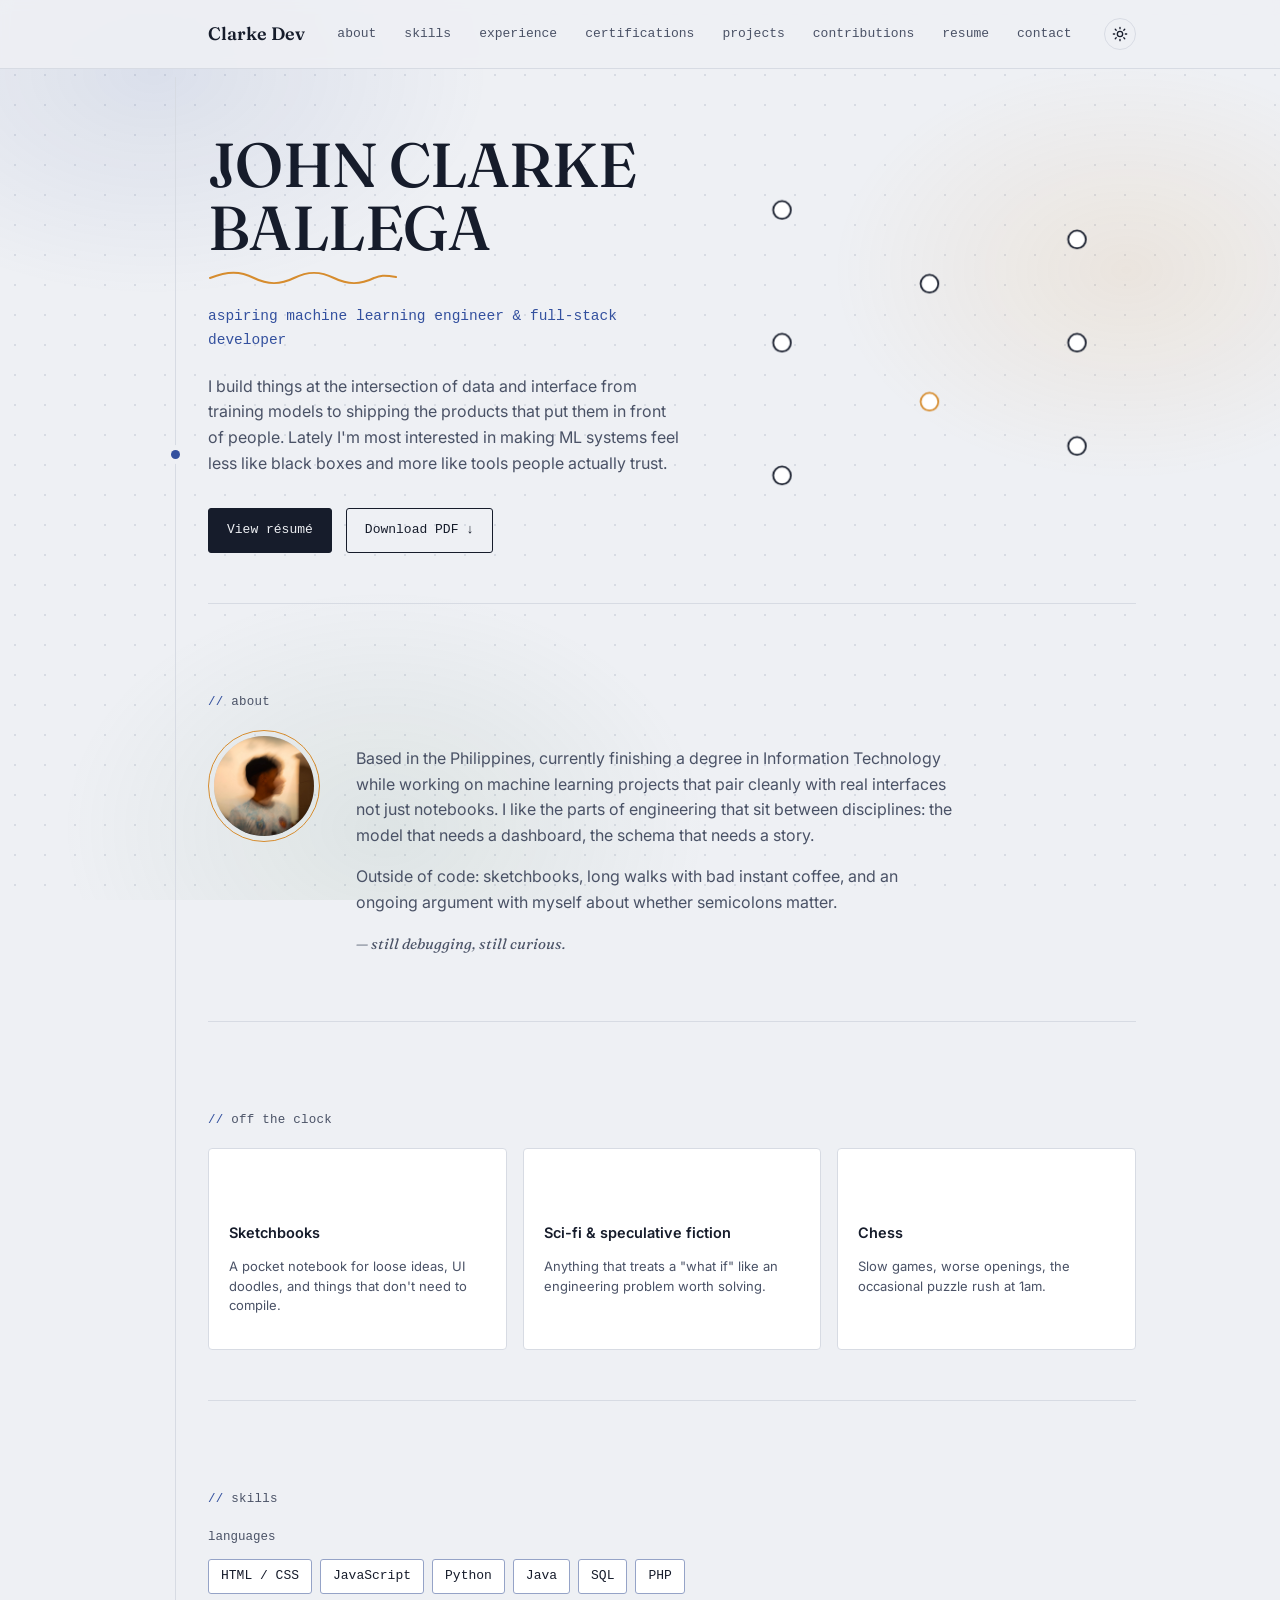
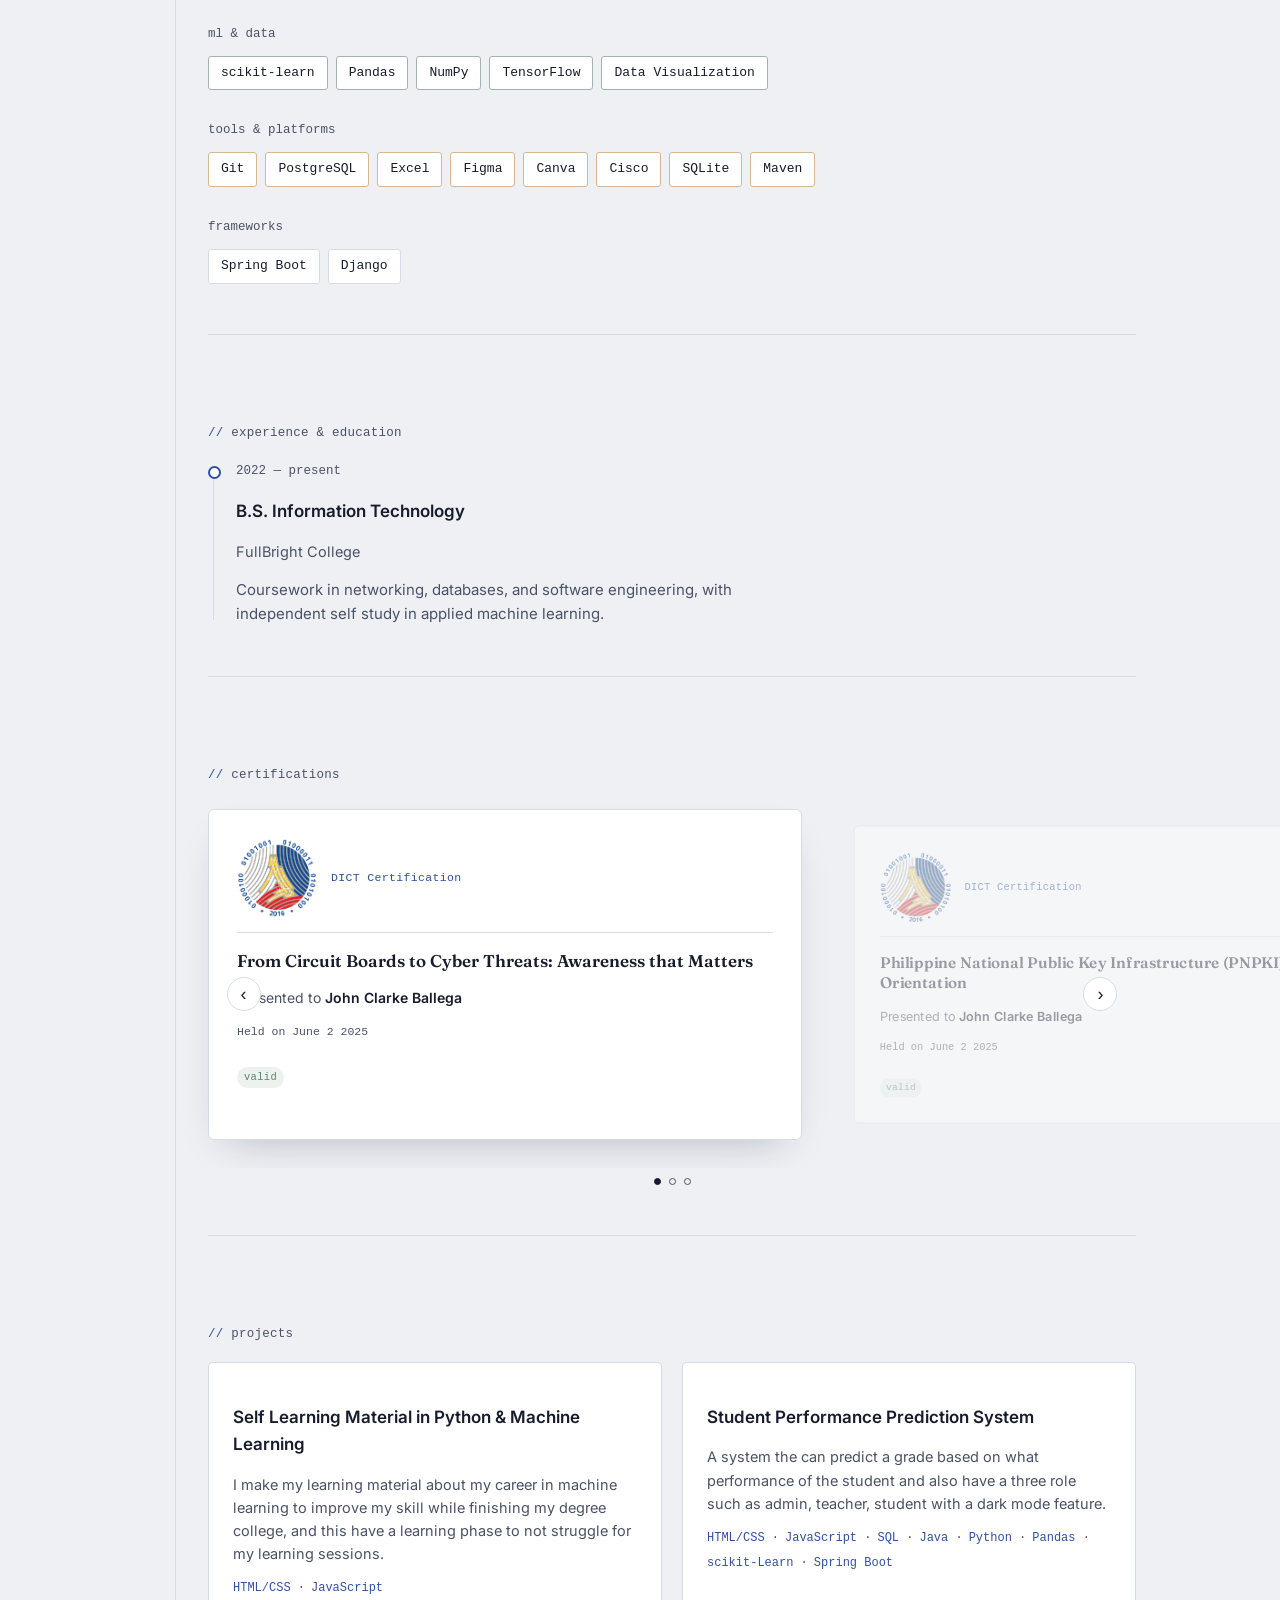
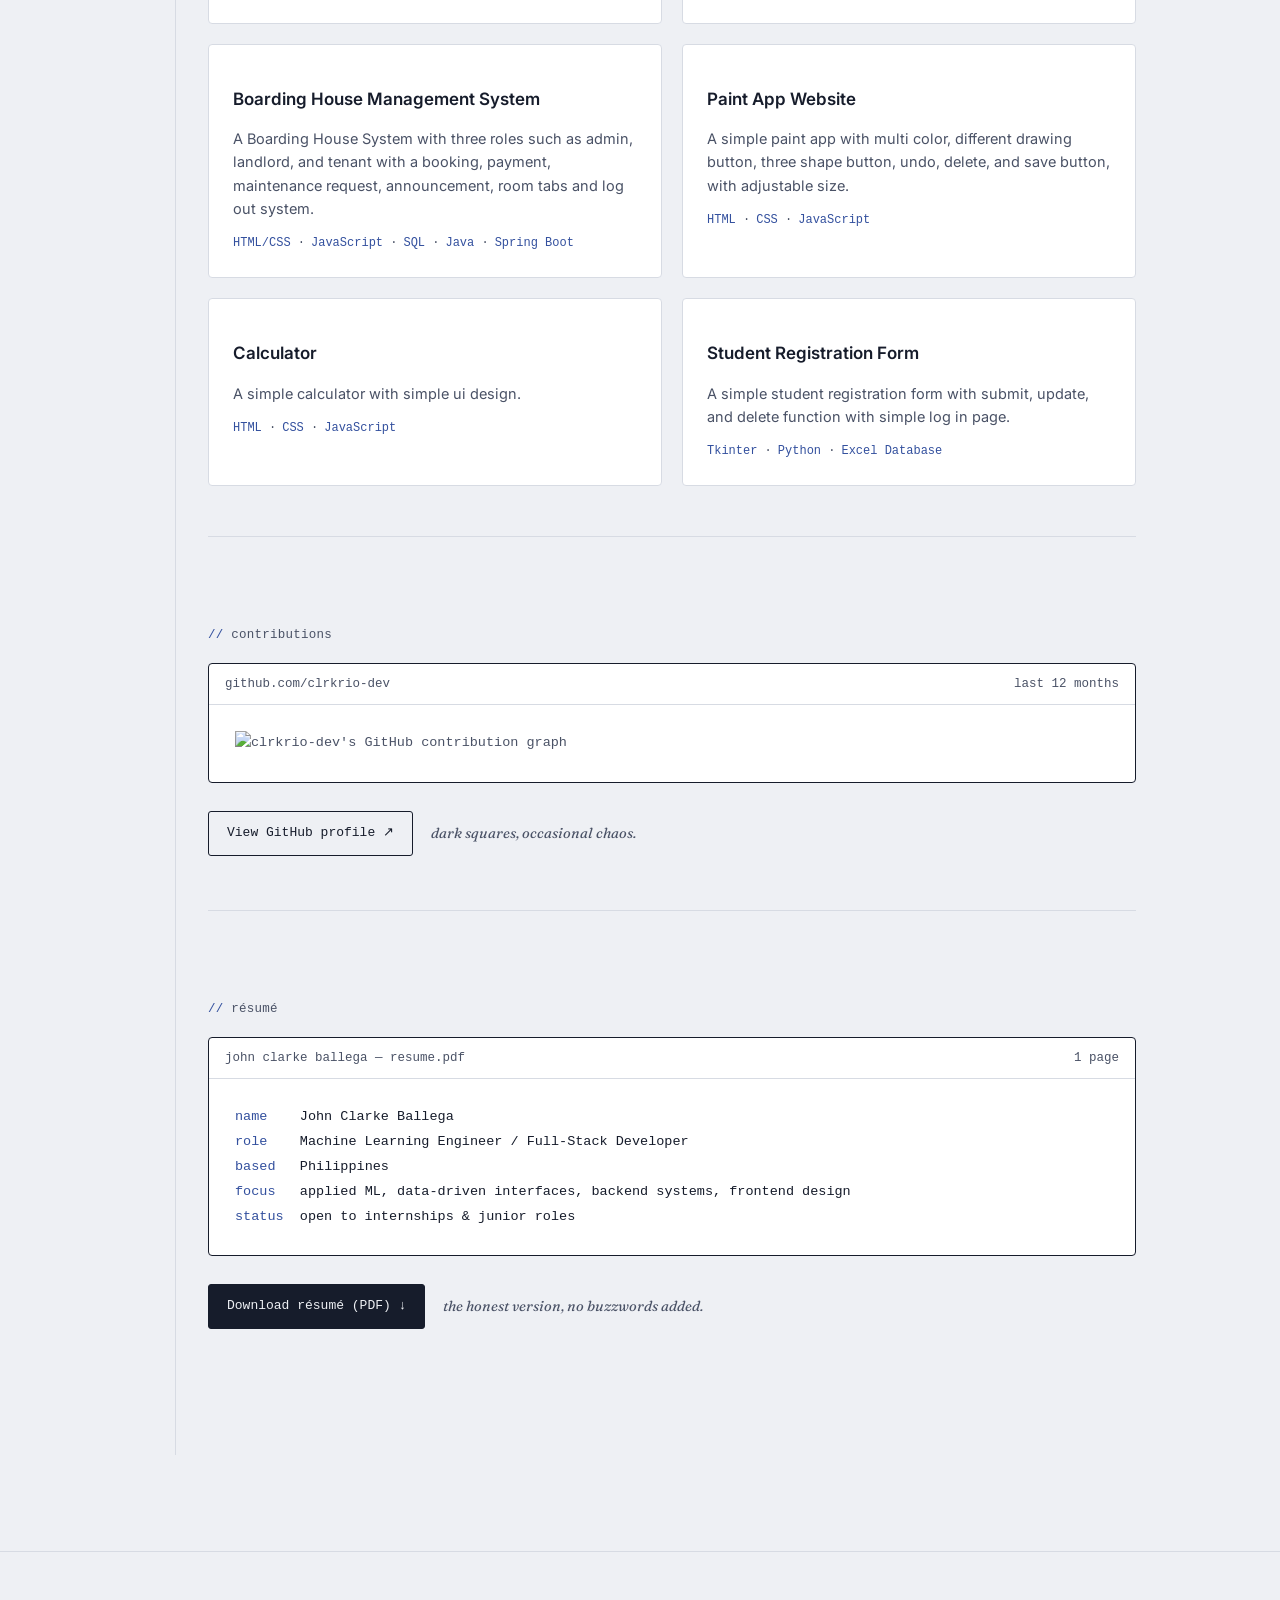
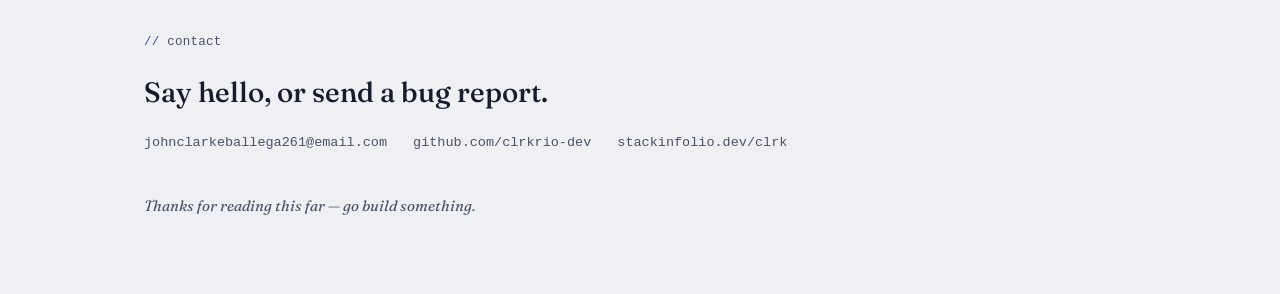
==== index.html @ 6dd5e9f9 "V1.8" ====
<!doctype html>
<html lang="en">
  <head>
    <meta charset="UTF-8" />
    <meta name="viewport" content="width=device-width, initial-scale=1.0" />
    <title>John Clarke Ballega | Personal Website</title>
    <link rel="preconnect" href="https://fonts.googleapis.com" />
    <link rel="preconnect" href="https://fonts.gstatic.com" crossorigin />
    <link rel="shortcut icon" href="favicon.ico" type="image/x-icon" />
    <link rel="shortcut icon" href="favicon-16x16.png" type="image/x-icon" />
    <link rel="shortcut icon" href="favicon-32x32.png" type="image/x-icon" />
    <link
      rel="stylesheet"
      href="https://cdnjs.cloudflare.com/ajax/libs/font-awesome/7.3.1/css/all.css"
    />
    <link
      rel="apple-touch-icon"
      href="apple-touch-icon.png"
      type="image/x-icon"
    />
    <link
      href="https://fonts.googleapis.com/css2?family=Fraunces:ital,opsz,wght@0,9..144,400;0,9..144,500;0,9..144,600;1,9..144,400;1,9..144,500&family=Inter:wght@400;500;600&display=swap"
      rel="stylesheet"
    />
    <link rel="stylesheet" href="personal.css" />
  </head>
  <body>
    <div class="bg-field"></div>

    <header class="nav">
      <div class="nav-inner">
        <div class="nav-mark"><a href="#top">Clarke Dev</a></div>
        <ul class="nav-links">
          <li></li>
          <li><a href="#about">about</a></li>
          <li><a href="#skills">skills</a></li>
          <li><a href="#experience">experience</a></li>
          <li><a href="#certifications">certifications</a></li>
          <li><a href="#projects">projects</a></li>
          <li><a href="#contributions">contributions</a></li>
          <li><a href="#resume">resume</a></li>
          <li><a href="#contact">contact</a></li>
          <li></li>
        </ul>
        <button
          class="theme-toggle"
          id="themeToggle"
          aria-label="Toggle dark mode"
        >
          <svg
            class="icon-sun"
            viewBox="0 0 24 24"
            fill="none"
            stroke="currentColor"
            stroke-width="2"
            stroke-linecap="round"
          >
            <circle cx="12" cy="12" r="4" />
            <path
              d="M12 2v2M12 20v2M4.9 4.9l1.4 1.4M17.7 17.7l1.4 1.4M2 12h2M20 12h2M4.9 19.1l1.4-1.4M17.7 6.3l1.4-1.4"
            />
          </svg>
          <svg
            class="icon-moon"
            viewBox="0 0 24 24"
            fill="none"
            stroke="currentColor"
            stroke-width="2"
            stroke-linecap="round"
            stroke-linejoin="round"
          >
            <path d="M21 12.8A9 9 0 1 1 11.2 3a7 7 0 0 0 9.8 9.8Z" />
          </svg>
        </button>
      </div>
    </header>

    <div class="shell">
      <div class="thread-col">
        <div class="thread-line"></div>
        <div class="thread-node"></div>
      </div>

      <div class="content-col">
        <section class="hero" id="top">
          <div>
            <h1 class="hero-name">
              JOHN CLARKE BALLEGA
              <svg
                class="squiggle"
                viewBox="0 0 190 14"
                fill="none"
                xmlns="http://www.w3.org/2000/svg"
              >
                <path
                  d="M2 9C20 2 32 2 46 9C60 16 72 16 86 9C100 2 112 2 126 9C140 16 152 16 166 9C172 6.5 176 6 188 8"
                  stroke="#d68c2e"
                  stroke-width="2"
                  stroke-linecap="round"
                />
              </svg>
            </h1>
            <p class="hero-role">
              aspiring machine learning engineer & full-stack developer
            </p>
            <p class="hero-bio">
              I build things at the intersection of data and interface from
              training models to shipping the products that put them in front of
              people. Lately I'm most interested in making ML systems feel less
              like black boxes and more like tools people actually trust.
            </p>
            <div class="hero-cta">
              <a class="btn primary" href="#resume">View résumé</a>
              <a class="btn" href="#" download>Download PDF ↓</a>
            </div>
          </div>

          <svg
            class="hero-graphic"
            viewBox="0 0 280 260"
            fill="none"
            xmlns="http://www.w3.org/2000/svg"
          >
            <g class="edge"><path d="M40 40 L140 90" /></g>
            <g class="edge"><path d="M40 130 L140 90" /></g>
            <g class="edge"><path d="M40 220 L140 90" /></g>
            <g class="edge"><path d="M40 40 L140 170" /></g>
            <g class="edge"><path d="M40 130 L140 170" /></g>
            <g class="edge"><path d="M40 220 L140 170" /></g>
            <g class="edge"><path d="M140 90 L240 60" /></g>
            <g class="edge"><path d="M140 90 L240 130" /></g>
            <g class="edge"><path d="M140 170 L240 130" /></g>
            <g class="edge"><path d="M140 170 L240 200" /></g>
            <path class="edge" d="M40 40 L140 90" />
            <path class="edge" d="M40 130 L140 90" />
            <path class="edge" d="M40 220 L140 90" />
            <path class="edge" d="M40 40 L140 170" />
            <path class="edge" d="M40 130 L140 170" />
            <path class="edge" d="M40 220 L140 170" />
            <path class="edge" d="M140 90 L240 60" />
            <path class="edge" d="M140 90 L240 130" />
            <path class="edge" d="M140 170 L240 130" />
            <path class="edge" d="M140 170 L240 200" />
            <circle
              class="node"
              cx="40"
              cy="40"
              r="6"
              style="animation-delay: 0.1s"
            />
            <circle
              class="node"
              cx="40"
              cy="130"
              r="6"
              style="animation-delay: 0.2s"
            />
            <circle
              class="node"
              cx="40"
              cy="220"
              r="6"
              style="animation-delay: 0.3s"
            />
            <circle
              class="node"
              cx="140"
              cy="90"
              r="6"
              style="animation-delay: 0.4s"
            />
            <circle
              class="node warm"
              cx="140"
              cy="170"
              r="6"
              style="animation-delay: 0.5s"
            />
            <circle
              class="node"
              cx="240"
              cy="60"
              r="6"
              style="animation-delay: 0.6s"
            />
            <circle
              class="node"
              cx="240"
              cy="130"
              r="6"
              style="animation-delay: 0.7s"
            />
            <circle
              class="node"
              cx="240"
              cy="200"
              r="6"
              style="animation-delay: 0.8s"
            />
          </svg>
        </section>

        <section id="about">
          <p class="eyebrow">about</p>
          <div class="about-grid">
            <div class="avatar">
              <div class="avatar-inner">
                <img src="image.png" alt="avatar" />
              </div>
            </div>
            <div class="about-text">
              <p>
                Based in the Philippines, currently finishing a degree in
                Information Technology while working on machine learning
                projects that pair cleanly with real interfaces not just
                notebooks. I like the parts of engineering that sit between
                disciplines: the model that needs a dashboard, the schema that
                needs a story.
              </p>
              <p>
                Outside of code: sketchbooks, long walks with bad instant
                coffee, and an ongoing argument with myself about whether
                semicolons matter.
              </p>
              <p class="note">— still debugging, still curious.</p>
            </div>
          </div>
        </section>

        <section id="interests">
          <p class="eyebrow">off the clock</p>
          <div class="interest-grid">
            <div class="interest-card">
              <div class="interest-icon">
                <i class="fa-solid fa-pen-nib"></i>
              </div>
              <p class="interest-title">Sketchbooks</p>
              <p class="interest-desc">
                A pocket notebook for loose ideas, UI doodles, and things that
                don't need to compile.
              </p>
            </div>

            <div class="interest-card">
              <div class="interest-icon">
                <i class="fa-solid fa-book"></i>
              </div>
              <p class="interest-title">Sci-fi &amp; speculative fiction</p>
              <p class="interest-desc">
                Anything that treats a "what if" like an engineering problem
                worth solving.
              </p>
            </div>
            <div class="interest-card">
              <div class="interest-icon">
                <i class="fa-solid fa-chess"></i>
              </div>
              <p class="interest-title">Chess</p>
              <p class="interest-desc">
                Slow games, worse openings, the occasional puzzle rush at 1am.
              </p>
            </div>
          </div>
        </section>

        <section id="skills">
          <p class="eyebrow">skills</p>
          <div class="skill-group langs">
            <p class="skill-label">languages</p>
            <div class="skill-tags">
              <span class="tag">HTML / CSS</span>
              <span class="tag">JavaScript</span>
              <span class="tag">Python</span>
              <span class="tag">Java</span>
              <span class="tag">SQL</span>
              <span class="tag">PHP</span>
            </div>
          </div>
          <div class="skill-group ml">
            <p class="skill-label">ml & data</p>
            <div class="skill-tags">
              <span class="tag">scikit-learn</span>
              <span class="tag">Pandas</span>
              <span class="tag">NumPy</span>
              <span class="tag">TensorFlow</span>
              <span class="tag">Data Visualization</span>
            </div>
          </div>
          <div class="skill-group tools">
            <p class="skill-label">tools & platforms</p>
            <div class="skill-tags">
              <span class="tag">Git</span>
              <span class="tag">PostgreSQL</span>
              <span class="tag">Excel</span>
              <span class="tag">Figma</span>
              <span class="tag">Canva</span>
              <span class="tag">Cisco</span>
              <span class="tag">SQLite</span>
              <span class="tag">Maven</span>
            </div>
          </div>
          <div class="skill-group frameworks">
            <p class="skill-label">frameworks</p>
            <div class="skill-tags">
              <span class="tag">Spring Boot</span>
              <span class="tag">Django</span>
            </div>
          </div>
        </section>

        <section id="experience">
          <p class="eyebrow">experience & education</p>
          <div class="tl">
            <div class="tl-item">
              <p class="tl-date">2022 — present</p>
              <p class="tl-title">B.S. Information Technology</p>
              <p class="tl-org">FullBright College</p>
              <p class="tl-desc">
                Coursework in networking, databases, and software engineering,
                with independent self study in applied machine learning.
              </p>
            </div>
          </div>
        </section>

        <section id="certifications">
          <p class="eyebrow">certifications</p>

          <div class="cert-carousel">
            <button
              class="cert-arrow prev"
              id="certPrev"
              aria-label="Previous certificate"
            >
              ‹
            </button>
            <button
              class="cert-arrow next"
              id="certNext"
              aria-label="Next certificate"
            >
              ›
            </button>
            <div class="cert-track-wrap" id="certWrap">
              <div class="cert-track" id="certTrack">
                <div class="cert-slide">
                  <div class="cert-bar">
                    <div class="cert-seal">
                      <img src="DICTLOGO.png" alt="DICT LOGO" />
                    </div>
                    <span class="cert-bar-name">DICT Certification</span>
                  </div>
                  <p class="cert-title">
                    From Circuit Boards to Cyber Threats: Awareness that Matters
                  </p>
                  <p class="cert-holder">
                    Presented to <b>John Clarke Ballega</b>
                  </p>
                  <p class="cert-meta">Held on June 2 2025</p>
                  <span class="cert-status">valid</span>
                </div>
                <div class="cert-slide">
                  <div class="cert-bar">
                    <div class="cert-seal">
                      <img src="DICTLOGO.png" alt="DICT LOGO" />
                    </div>
                    <span class="cert-bar-name">DICT Certification</span>
                  </div>
                  <p class="cert-title">
                    Philippine National Public Key Infrastructure (PNPKI)
                    Orientation
                  </p>
                  <p class="cert-holder">
                    Presented to <b>John Clarke Ballega</b>
                  </p>
                  <p class="cert-meta">Held on June 2 2025</p>
                  <span class="cert-status">valid</span>
                </div>
                <div class="cert-slide">
                  <div class="cert-bar">
                    <div class="cert-seal">
                      <img src="DICTLOGO.png" alt="DICT LOGO" />
                    </div>
                    <span class="cert-bar-name">DICT Certification</span>
                  </div>
                  <p class="cert-title">
                    Digital Love for Every Juan: eGov PH Super App Orientation
                    for Fullbright College ECT Department
                  </p>
                  <p class="cert-holder">
                    Presented to <b>John Clarke Ballega</b>
                  </p>
                  <p class="cert-meta">Held on February 14 2026</p>
                  <span class="cert-status">valid</span>
                </div>
              </div>
            </div>

            <div class="cert-controls">
              <div class="cert-dots" id="certDots"></div>
            </div>
          </div>
        </section>

        <section id="projects">
          <p class="eyebrow">projects</p>
          <div class="proj-grid">
            <div class="proj-card">
              <p class="proj-title">
                Self Learning Material in Python & Machine Learning
              </p>
              <p class="proj-desc">
                I make my learning material about my career in machine learning
                to improve my skill while finishing my degree college, and this
                have a learning phase to not struggle for my learning sessions.
              </p>
              <div class="proj-stack">
                <span>HTML/CSS</span><span>JavaScript</span>
              </div>
            </div>
            <div class="proj-card">
              <p class="proj-title">Student Performance Prediction System</p>
              <p class="proj-desc">
                A system the can predict a grade based on what performance of
                the student and also have a three role such as admin, teacher,
                student with a dark mode feature.
              </p>
              <div class="proj-stack">
                <span>HTML/CSS</span><span>JavaScript</span><span>SQL</span
                ><span>Java</span><span>Python</span><span>Pandas</span
                ><span>scikit-Learn</span>
                <span>Spring Boot</span>
              </div>
            </div>
            <div class="proj-card">
              <p class="proj-title">Boarding House Management System</p>
              <p class="proj-desc">
                A Boarding House System with three roles such as admin,
                landlord, and tenant with a booking, payment, maintenance
                request, announcement, room tabs and log out system.
              </p>
              <div class="proj-stack">
                <span>HTML/CSS</span><span>JavaScript</span><span>SQL</span
                ><span>Java</span><span>Spring Boot</span>
              </div>
            </div>
            <div class="proj-card">
              <p class="proj-title">Paint App Website</p>
              <p class="proj-desc">
                A simple paint app with multi color, different drawing button,
                three shape button, undo, delete, and save button, with
                adjustable size.
              </p>
              <div class="proj-stack">
                <span>HTML</span><span>CSS</span><span>JavaScript</span>
              </div>
            </div>
            <div class="proj-card">
              <p class="proj-title">Calculator</p>
              <p class="proj-desc">
                A simple calculator with simple ui design.
              </p>
              <div class="proj-stack">
                <span>HTML</span><span>CSS</span><span>JavaScript</span>
              </div>
            </div>
            <div class="proj-card">
              <p class="proj-title">Student Registration Form</p>
              <p class="proj-desc">
                A simple student registration form with submit, update, and
                delete function with simple log in page.
              </p>
              <div class="proj-stack">
                <span>Tkinter</span><span>Python</span
                ><span>Excel Database</span>
              </div>
            </div>
          </div>
        </section>

        <section id="contributions">
          <p class="eyebrow">contributions</p>
          <div class="terminal">
            <div class="terminal-bar">
              <span>github.com/clrkrio-dev</span>
              <span>last 12 months</span>
            </div>
            <div class="terminal-body gh-body">
              <img
                class="gh-chart gh-dark"
                src="https://ghchart.rshah.org/7d97e0/clrkrio-dev"
                alt="clrkrio-dev's GitHub contribution graph"
                loading="lazy"
                width="722"
                height="112"
              />
            </div>
          </div>
          <div class="resume-actions">
            <a
              class="btn"
              href="https://github.com/clrkrio-dev"
              target="_blank"
              rel="noopener"
              >View GitHub profile ↗</a
            >
            <p class="resume-note">dark squares, occasional chaos.</p>
          </div>
        </section>

        <section id="resume">
          <p class="eyebrow">résumé</p>
          <div class="terminal">
            <div class="terminal-bar">
              <span>john clarke ballega — resume.pdf</span>
              <span>1 page</span>
            </div>
            <div class="terminal-body">
              <div>
                <span class="k">name</span>&nbsp;&nbsp;&nbsp;&nbsp;<span
                  class="v"
                  >John Clarke Ballega</span
                >
              </div>
              <div>
                <span class="k">role</span>&nbsp;&nbsp;&nbsp;&nbsp;<span
                  class="v"
                  >Machine Learning Engineer / Full-Stack Developer</span
                >
              </div>
              <div>
                <span class="k">based</span>&nbsp;&nbsp;&nbsp;<span class="v"
                  >Philippines</span
                >
              </div>
              <div>
                <span class="k">focus</span>&nbsp;&nbsp;&nbsp;<span class="v"
                  >applied ML, data-driven interfaces, backend systems, frontend
                  design</span
                >
              </div>
              <div>
                <span class="k">status</span>&nbsp;&nbsp;<span class="v"
                  >open to internships & junior roles</span
                >
              </div>
            </div>
          </div>
          <div class="resume-actions">
            <a class="btn primary" href="#resume" download
              >Download résumé (PDF) ↓</a
            >
            <p class="resume-note">the honest version, no buzzwords added.</p>
          </div>
        </section>
      </div>
    </div>

    <footer id="contact">
      <div class="footer-inner">
        <p class="eyebrow">contact</p>
        <h2 style="font-size: 28px">Say hello, or send a bug report.</h2>
        <div class="footer-links">
          <a href="mailto:johnclarkeballega261@gmail.com"
            >johnclarkeballega261@email.com</a
          >
          <a href="https://github.com/clrkrio-dev">github.com/clrkrio-dev</a>
          <a href="https://www.stackinfolio.dev/clrk">stackinfolio.dev/clrk</a>
        </div>
        <p class="signoff">Thanks for reading this far — go build something.</p>
      </div>
    </footer>
    <script src="personal.js"></script>
  </body>
</html>
---- personal.css ----
:root {
  --paper: #eef0f4;
  --paper-raised: #ffffff;
  --ink: #161c2b;
  --ink-soft: #4a5266;
  --line: #d7dbe3;
  --signal: #33509e;
  --signal-dim: #33509e1a;
  --warm: #d68c2e;
  --warm-dim: #d68c2e1c;
  --sage: #5c8567;
  --sage-dim: #5c85671c;
  --mono:
    ui-monospace, "SF Mono", "Cascadia Code", "JetBrains Mono", Menlo, Consolas,
    monospace;
}

:root[data-theme="dark"] {
  --paper: #14161f;
  --paper-raised: #1c1f2b;
  --ink: #eef0f4;
  --ink-soft: #a3a9bb;
  --line: #2c3040;
  --signal: #7f9cea;
  --signal-dim: #7f9cea22;
  --warm: #e6a856;
  --warm-dim: #e6a85622;
  --sage: #8fbb9c;
  --sage-dim: #8fbb9c22;
}

body,
.nav,
.proj-card,
.cert-slide,
.badge-card,
.terminal,
.cert-arrow,
.cert-play {
  transition:
    background-color 0.35s ease,
    color 0.35s ease,
    border-color 0.35s ease;
}

* {
  box-sizing: border-box;
}
html {
  scroll-behavior: smooth;
}
body {
  margin: 0;
  background: var(--paper);
  color: var(--ink);
  font-family: "Inter", sans-serif;
  font-size: 16px;
  line-height: 1.6;
  -webkit-font-smoothing: antialiased;
}
a {
  color: inherit;
}

::selection {
  background: var(--signal-dim);
  color: var(--ink);
}

/* ---------- scrollbar ---------- */
html {
  scrollbar-width: thin;
  scrollbar-color: var(--ink-soft) transparent;
}
::-webkit-scrollbar {
  width: 11px;
  height: 11px;
}
::-webkit-scrollbar-track {
  background: var(--paper);
}
::-webkit-scrollbar-thumb {
  background-color: var(--line);
  border-radius: 20px;
  border: 3px solid var(--paper);
  background-clip: padding-box;
}
::-webkit-scrollbar-thumb:hover {
  background-color: var(--signal);
}

/* ---------- ambient background ---------- */
.bg-field {
  position: fixed;
  inset: 0;
  z-index: 0;
  pointer-events: none;
  background-image: radial-gradient(circle, var(--line) 1px, transparent 1px);
  background-size: 30px 30px;
  animation: bg-drift 90s linear infinite;
}
.bg-field::after {
  content: "";
  position: absolute;
  inset: 0;
  background:
    radial-gradient(
      ellipse 480px 320px at 12% 8%,
      var(--signal-dim),
      transparent 70%
    ),
    radial-gradient(
      ellipse 420px 300px at 88% 30%,
      var(--warm-dim),
      transparent 70%
    ),
    radial-gradient(
      ellipse 460px 340px at 30% 92%,
      var(--sage-dim),
      transparent 70%
    );
  animation: bg-glow 26s ease-in-out infinite;
}
@keyframes bg-drift {
  from {
    background-position: 0 0;
  }
  to {
    background-position: 300px 300px;
  }
}
@keyframes bg-glow {
  0%,
  100% {
    opacity: 0.6;
    transform: translate3d(0, 0, 0);
  }
  50% {
    opacity: 1;
    transform: translate3d(0, -14px, 0);
  }
}
@media (prefers-reduced-motion: reduce) {
  .bg-field,
  .bg-field::after {
    animation: none;
  }
}
header.nav,
.shell,
footer {
  position: relative;
  z-index: 1;
}

.wrap {
  max-width: 960px;
  margin: 0 auto;
  padding: 0 32px;
}

/* ---------- layout shell: thread + content ---------- */
.shell {
  display: grid;
  grid-template-columns: 64px 1fr;
  max-width: 1040px;
  margin: 0 auto;
  padding: 0 24px;
}
.thread-col {
  position: relative;
}
.thread-line {
  position: absolute;
  top: 8px;
  bottom: 8px;
  left: 31px;
  width: 1px;
  background: var(--line);
}
.thread-node {
  position: sticky;
  top: 50vh;
  width: 9px;
  height: 9px;
  border-radius: 50%;
  background: var(--signal);
  margin-left: 27px;
  box-shadow: 0 0 0 5px var(--paper);
}
.content-col {
  min-width: 0;
  padding-bottom: 80px;
}

section {
  margin-bottom: 50px;
  padding: 88px 0 0 0;
  border-top: 1px solid var(--line);
  scroll-margin-top: 24px;
}
section:first-of-type {
  border-top: none;
}

.eyebrow {
  font-family: var(--mono);
  font-size: 12.5px;
  color: var(--ink-soft);
  letter-spacing: 0.02em;
  margin: 0 0 18px 0;
}
.eyebrow::before {
  content: "// ";
  color: var(--signal);
}

h1,
h2,
h3 {
  font-family: "Fraunces", serif;
  font-weight: 500;
  margin: 0;
  color: var(--ink);
}

/* ---------- nav ---------- */
header.nav {
  position: sticky;
  top: 0;
  z-index: 20;
  background: color-mix(in srgb, var(--paper) 88%, transparent);
  backdrop-filter: blur(6px);
  border-bottom: 1px solid var(--line);
}
.nav-inner {
  max-width: 1040px;
  margin: 0 auto;
  padding: 18px 24px 18px 88px;
  display: flex;
  justify-content: space-between;
  align-items: center;
}
.nav-mark {
  font-family: "Fraunces", serif;
  font-weight: 600;
  font-size: 18px;
}
.nav-mark a {
  text-decoration: none;
}
.nav-links {
  display: flex;
  gap: 28px;
  list-style: none;
  margin: 0;
  padding: 0;
  font-family: var(--mono);
  font-size: 13px;
}
.nav-links a {
  text-decoration: none;
  color: var(--ink-soft);
  border-bottom: 1px solid transparent;
  padding-bottom: 2px;
  transition:
    color 0.15s ease,
    border-color 0.15s ease;
}
.nav-links a:hover {
  color: var(--ink);
  border-color: var(--signal);
}
.nav-links li:first-child a {
  display: none;
} /* placeholder guard, unused */
.theme-toggle {
  width: 32px;
  height: 32px;
  border-radius: 50%;
  border: 1px solid var(--line);
  background: transparent;
  color: var(--ink);
  cursor: pointer;
  display: flex;
  align-items: center;
  justify-content: center;
  flex: 0 0 auto;
}
.theme-toggle:hover {
  border-color: var(--signal);
  color: var(--signal);
}
.theme-toggle svg {
  width: 16px;
  height: 16px;
}
.theme-toggle .icon-moon {
  display: none;
}
:root[data-theme="dark"] .theme-toggle .icon-sun {
  display: none;
}
:root[data-theme="dark"] .theme-toggle .icon-moon {
  display: block;
}

@media (max-width: 640px) {
  .nav-links {
    display: none;
  }
  .nav-inner {
    padding-left: 56px;
  }
}

/* ---------- hero ---------- */
.hero {
  padding-top: 64px;
  display: grid;
  grid-template-columns: 1.15fr 1fr;
  gap: 40px;
  align-items: center;
}
.hero-name {
  font-size: clamp(40px, 5.5vw, 62px);
  line-height: 1.02;
  letter-spacing: -0.01em;
}
.hero-name .squiggle {
  display: block;
  width: 190px;
  height: 14px;
  margin-top: 10px;
  overflow: visible;
}
.hero-name .squiggle path {
  stroke-dasharray: 220;
  stroke-dashoffset: 220;
  animation:
    draw-squiggle 2.2s 0.6s ease-in-out forwards,
    wave-squiggle 7s 2.8s ease-in-out infinite;
}
@keyframes draw-squiggle {
  to {
    stroke-dashoffset: 0;
  }
}
@keyframes wave-squiggle {
  0%,
  100% {
    d: path(
      "M2 8.5C20 5.5 32 5.5 46 8.5C60 11.5 72 11.5 86 8.5C100 5.5 112 5.5 126 8.5C140 11.5 152 11.5 166 8.5C172 7.2 176 7 188 7.8"
    );
  }
  50% {
    d: path(
      "M2 8C20 10 32 10 46 8C60 6 72 6 86 8C100 10 112 10 126 8C140 6 152 6 166 8C172 8.3 176 8.6 188 8"
    );
  }
}
@media (prefers-reduced-motion: reduce) {
  .hero-name .squiggle path {
    animation: none;
    stroke-dashoffset: 0;
  }
}
.hero-role {
  font-family: var(--mono);
  font-size: 14.5px;
  color: var(--signal);
  margin: 22px 0 22px 0;
}
.hero-bio {
  max-width: 52ch;
  color: var(--ink-soft);
  font-size: 16px;
}
.hero-cta {
  margin-top: 32px;
  display: flex;
  gap: 14px;
  flex-wrap: wrap;
}
.btn {
  font-family: var(--mono);
  font-size: 13px;
  padding: 11px 18px;
  border-radius: 3px;
  border: 1px solid var(--ink);
  text-decoration: none;
  color: var(--ink);
  display: inline-flex;
  align-items: center;
  gap: 8px;
  transition:
    background 0.15s ease,
    color 0.15s ease;
}
.btn.primary {
  background: var(--ink);
  color: var(--paper);
}
.btn.primary:hover {
  background: var(--signal);
  border-color: var(--signal);
}
.btn:not(.primary):hover {
  background: var(--ink);
  color: var(--paper);
}

.hero-graphic {
  width: 100%;
  height: auto;
}
.hero-graphic .edge {
  stroke: var(--signal);
  stroke-width: 1;
  opacity: 0.35;
  stroke-dasharray: 4 340;
  stroke-dashoffset: 0;
  animation: pulse 5.5s ease-in-out infinite;
}
.hero-graphic .edge:nth-child(3n) {
  animation-delay: -1.2s;
}
.hero-graphic .edge:nth-child(3n + 1) {
  animation-delay: -2.6s;
}
.hero-graphic .node {
  fill: var(--paper-raised);
  stroke: var(--ink);
  stroke-width: 1.2;
  opacity: 0;
  animation: appear 0.5s ease forwards;
}
.hero-graphic .node.warm {
  stroke: var(--warm);
}
@keyframes appear {
  to {
    opacity: 1;
  }
}
@keyframes pulse {
  0% {
    stroke-dashoffset: 0;
    opacity: 0.15;
  }
  50% {
    opacity: 0.6;
  }
  100% {
    stroke-dashoffset: -344;
    opacity: 0.15;
  }
}
@media (prefers-reduced-motion: reduce) {
  .hero-graphic .edge,
  .hero-graphic .node {
    animation: none;
    opacity: 1;
  }
}

@media (max-width: 760px) {
  .hero {
    grid-template-columns: 1fr;
  }
  .hero-graphic {
    max-width: 280px;
  }
}

/* ---------- about ---------- */
.about-grid {
  display: grid;
  grid-template-columns: auto 1fr;
  gap: 36px;
  align-items: start;
}
.avatar {
  width: 112px;
  height: 112px;
  border-radius: 50%;
  border: 1.5px solid var(--warm);
  padding: 5px;
}
.avatar-inner {
  width: 100%;
  height: 100%;
  border-radius: 50%;
  background: linear-gradient(155deg, #cdd4e0, #9fa9bd);
}
.avatar-inner img {
  width: 100%;
  height: 100%;
  border-radius: 50%;
}
.about-text p {
  color: var(--ink-soft);
  max-width: 60ch;
}
.note {
  font-family: "Fraunces", serif;
  font-style: italic;
  color: var(--warm);
  font-size: 15px;
  margin-top: 14px;
}
@media (max-width: 600px) {
  .about-grid {
    grid-template-columns: 1fr;
  }
}

/* ---------- interests ---------- */
.interest-grid {
  display: grid;
  grid-template-columns: repeat(3, 1fr);
  gap: 16px;
}
.interest-card {
  border: 1px solid var(--line);
  background: var(--paper-raised);
  border-radius: 4px;
  padding: 20px;
}
.interest-icon {
  width: 38px;
  height: 38px;
  margin-bottom: 14px;
  display: flex;
  align-items: center;
  justify-content: center;
  color: var(--signal);
}
.interest-icon i {
  font-size: 24px;
}
.interest-title {
  font-size: 14.5px;
  font-weight: 600;
  margin-bottom: 4px;
}
.interest-desc {
  color: var(--ink-soft);
  font-size: 13px;
  line-height: 1.5;
}
@media (max-width: 640px) {
  .interest-grid {
    grid-template-columns: 1fr 1fr;
  }
}
@media (max-width: 420px) {
  .interest-grid {
    grid-template-columns: 1fr;
  }
}

/* ---------- skills ---------- */
.skill-group {
  margin-bottom: 30px;
}
.skill-group:last-child {
  margin-bottom: 0;
}
.skill-label {
  font-family: var(--mono);
  font-size: 12.5px;
  color: var(--ink-soft);
  margin-bottom: 12px;
}
.skill-tags {
  display: flex;
  flex-wrap: wrap;
  gap: 8px;
}
.tag {
  font-family: var(--mono);
  font-size: 13px;
  padding: 6px 12px;
  border-radius: 3px;
  border: 1px solid var(--line);
  background: var(--paper-raised);
}
.skill-group.langs .tag {
  border-color: color-mix(in srgb, var(--signal) 40%, var(--line));
}
.skill-group.ml .tag {
  border-color: color-mix(in srgb, var(--sage) 45%, var(--line));
}
.skill-group.tools .tag {
  border-color: color-mix(in srgb, var(--warm) 45%, var(--line));
}

/* ---------- timeline ---------- */
.tl {
  position: relative;
  padding-left: 28px;
}
.tl::before {
  content: "";
  position: absolute;
  left: 5px;
  top: 6px;
  bottom: 6px;
  width: 1px;
  background: var(--line);
}
.tl-item {
  position: relative;
  margin-bottom: 36px;
}
.tl-item:last-child {
  margin-bottom: 0;
}
.tl-item::before {
  content: "";
  position: absolute;
  left: -28px;
  top: 5px;
  width: 9px;
  height: 9px;
  border-radius: 50%;
  background: var(--paper-raised);
  border: 2px solid var(--signal);
}
.tl-date {
  font-family: var(--mono);
  font-size: 12.5px;
  color: var(--ink-soft);
  margin-bottom: 4px;
}
.tl-title {
  font-size: 17px;
  font-weight: 600;
  margin-bottom: 4px;
  font-family: "Inter";
}
.tl-org {
  color: var(--ink-soft);
  font-size: 14.5px;
  margin-bottom: 8px;
}
.tl-desc {
  color: var(--ink-soft);
  max-width: 58ch;
  font-size: 15px;
}

/* ---------- certifications carousel ---------- */
.cert-carousel {
  position: relative;
}
.cert-arrow {
  position: absolute;
  top: 50%;
  transform: translateY(-50%);
  z-index: 2;
  width: 34px;
  height: 34px;
  border-radius: 50%;
  border: 1px solid var(--line);
  background: var(--paper-raised);
  color: var(--ink);
  font-size: 18px;
  line-height: 1;
  display: flex;
  align-items: center;
  justify-content: center;
  cursor: pointer;
}
.cert-arrow:hover {
  border-color: var(--signal);
  color: var(--signal);
}
.cert-arrow.prev {
  left: 2%;
}
.cert-arrow.next {
  right: 2%;
}
@media (max-width: 640px) {
  .cert-arrow {
    display: none;
  }
}
.cert-track-wrap {
  overflow-x: auto;
  scroll-snap-type: x mandatory;
  -webkit-overflow-scrolling: touch;
  scrollbar-width: none;
  padding: 6px 20% 28px 20%;
  margin: 0 -20%;
  scroll-padding-inline: 20%;
}
.cert-track-wrap::-webkit-scrollbar {
  display: none;
}
.cert-track {
  display: flex;
  gap: 22px;
}
.cert-slide {
  flex: 0 0 64%;
  scroll-snap-align: center;
  border: 1px solid var(--line);
  background: var(--paper-raised);
  border-radius: 6px;
  padding: 28px;
  opacity: 0.4;
  transform: scale(0.9);
  transition:
    opacity 0.35s ease,
    transform 0.35s ease,
    box-shadow 0.35s ease;
}
.cert-slide.active {
  opacity: 1;
  transform: scale(1);
  box-shadow: 0 18px 40px -20px rgba(22, 28, 43, 0.28);
}
.cert-bar {
  display: flex;
  align-items: center;
  gap: 14px;
  padding-bottom: 14px;
  margin-bottom: 16px;
  border-bottom: 1px solid var(--line);
}
.cert-bar-name {
  font-family: var(--mono);
  font-size: 11.5px;
  color: var(--signal);
  letter-spacing: 0.03em;
}
.cert-seal {
  flex: 0 0 auto;
  border-radius: 50%;
  display: flex;
  align-items: center;
  justify-content: center;
  color: #fff;
}
.cert-seal img {
  width: 80px;
  height: 80px;
}
.cert-seal svg {
  width: 34px;
  height: 34px;
}
.cert-title {
  font-size: 17px;
  font-weight: 600;
  margin-bottom: 14px;
  line-height: 1.35;
  font-family: "Fraunces", serif;
}
.cert-holder {
  font-size: 14px;
  color: var(--ink-soft);
  margin-bottom: 6px;
}
.cert-holder b {
  color: var(--ink);
  font-weight: 600;
}
.cert-meta {
  font-family: var(--mono);
  font-size: 11.5px;
  color: var(--ink-soft);
  margin-top: 14px;
}
.cert-status {
  display: inline-block;
  margin-top: 14px;
  font-family: var(--mono);
  font-size: 10.5px;
  letter-spacing: 0.03em;
  padding: 2px 7px;
  border-radius: 20px;
  background: var(--sage-dim);
  color: var(--sage);
}
.cert-status.expired {
  background: var(--warm-dim);
  color: var(--warm);
}

.cert-controls {
  display: flex;
  align-items: center;
  justify-content: center;
  gap: 12px;
  margin-top: 10px;
}
.cert-dots {
  display: flex;
  gap: 8px;
}
.cert-dot {
  width: 7px;
  height: 7px;
  border-radius: 50%;
  border: 1px solid var(--ink-soft);
  background: transparent;
  padding: 0;
  cursor: pointer;
}
.cert-dot.active {
  background: var(--ink);
  border-color: var(--ink);
}

@media (max-width: 640px) {
  .cert-track-wrap {
    padding: 6px 12% 24px 12%;
    margin: 0 -12%;
    scroll-padding-inline: 12%;
  }
  .cert-slide {
    flex-basis: 78%;
    padding: 22px;
  }
}

/* ---------- digital badges ---------- */
.badges-eyebrow {
  margin-top: 44px;
}
.badge-grid {
  display: grid;
  grid-template-columns: repeat(5, 1fr);
  gap: 14px;
}
.badge-card {
  border: 1px solid var(--line);
  background: var(--paper-raised);
  border-radius: 4px;
  padding: 16px 14px;
  text-align: center;
}
.badge-icon {
  width: 100px;
  height: 100px;
  margin: 0 auto 14px auto;
  border-radius: 50%;
  display: flex;
  align-items: center;
  justify-content: center;
  color: #fff;
}
.badge-icon svg {
  width: 52px;
  height: 52px;
}
.badge-name {
  font-size: 12.5px;
  font-weight: 600;
  line-height: 1.3;
  margin-bottom: 4px;
  min-height: 32px;
}
.badge-issuer {
  font-family: var(--mono);
  font-size: 10.5px;
  color: var(--ink-soft);
  font-style: normal;
  margin-bottom: 8px;
}
.badge-provider {
  font-family: var(--mono);
  font-size: 9px;
  letter-spacing: 0.04em;
  color: var(--ink-soft);
  opacity: 0.7;
  border-top: 1px solid var(--line);
  padding-top: 8px;
}
@media (max-width: 640px) {
  .badge-grid {
    grid-template-columns: repeat(2, 1fr);
  }
}

/* ---------- projects ---------- */
.proj-grid {
  display: grid;
  grid-template-columns: 1fr 1fr;
  gap: 20px;
}
.proj-card {
  border: 1px solid var(--line);
  background: var(--paper-raised);
  border-radius: 4px;
  padding: 24px;
}
.proj-title {
  font-size: 17px;
  font-weight: 600;
  margin-bottom: 8px;
}
.proj-desc {
  color: var(--ink-soft);
  font-size: 14.5px;
  margin-bottom: 14px;
}
.proj-stack {
  display: flex;
  flex-wrap: wrap;
  gap: 6px;
  font-family: var(--mono);
  font-size: 12px;
}
.proj-stack span {
  color: var(--signal);
}
.proj-stack span:not(:last-child)::after {
  content: " ·";
  color: var(--ink-soft);
}
@media (max-width: 640px) {
  .proj-grid {
    grid-template-columns: 1fr;
  }
}

/* ---------- resume ---------- */
.terminal {
  border: 1px solid var(--ink);
  border-radius: 4px;
  background: var(--paper-raised);
  overflow: hidden;
}
.terminal-bar {
  display: flex;
  align-items: center;
  justify-content: space-between;
  padding: 10px 16px;
  border-bottom: 1px solid var(--line);
  font-family: var(--mono);
  font-size: 12.5px;
  color: var(--ink-soft);
}
.terminal-body {
  padding: 26px;
  font-family: var(--mono);
  font-size: 13.5px;
  color: var(--ink-soft);
  line-height: 1.85;
}
.terminal-body .k {
  color: var(--signal);
}
.terminal-body .v {
  color: var(--ink);
}
.resume-actions {
  margin-top: 24px;
  display: flex;
  align-items: center;
  gap: 18px;
  flex-wrap: wrap;
}
.resume-note {
  font-family: "Fraunces", serif;
  font-style: italic;
  color: var(--ink-soft);
  font-size: 14.5px;
}

/* ---------- contact / footer ---------- */
footer {
  padding: 80px 0 60px 0;
  border-top: 1px solid var(--line);
  margin-top: 88px;
}
.footer-inner {
  max-width: 1040px;
  margin: 0 auto;
  padding: 0 24px;
}
.footer-links {
  display: flex;
  gap: 26px;
  flex-wrap: wrap;
  font-family: var(--mono);
  font-size: 13.5px;
  margin-top: 18px;
}
.footer-links a {
  text-decoration: none;
  color: var(--ink-soft);
}
.footer-links a:hover {
  color: var(--signal);
}
.signoff {
  margin-top: 40px;
  font-family: "Fraunces", serif;
  font-style: italic;
  color: var(--ink-soft);
  font-size: 15px;
}
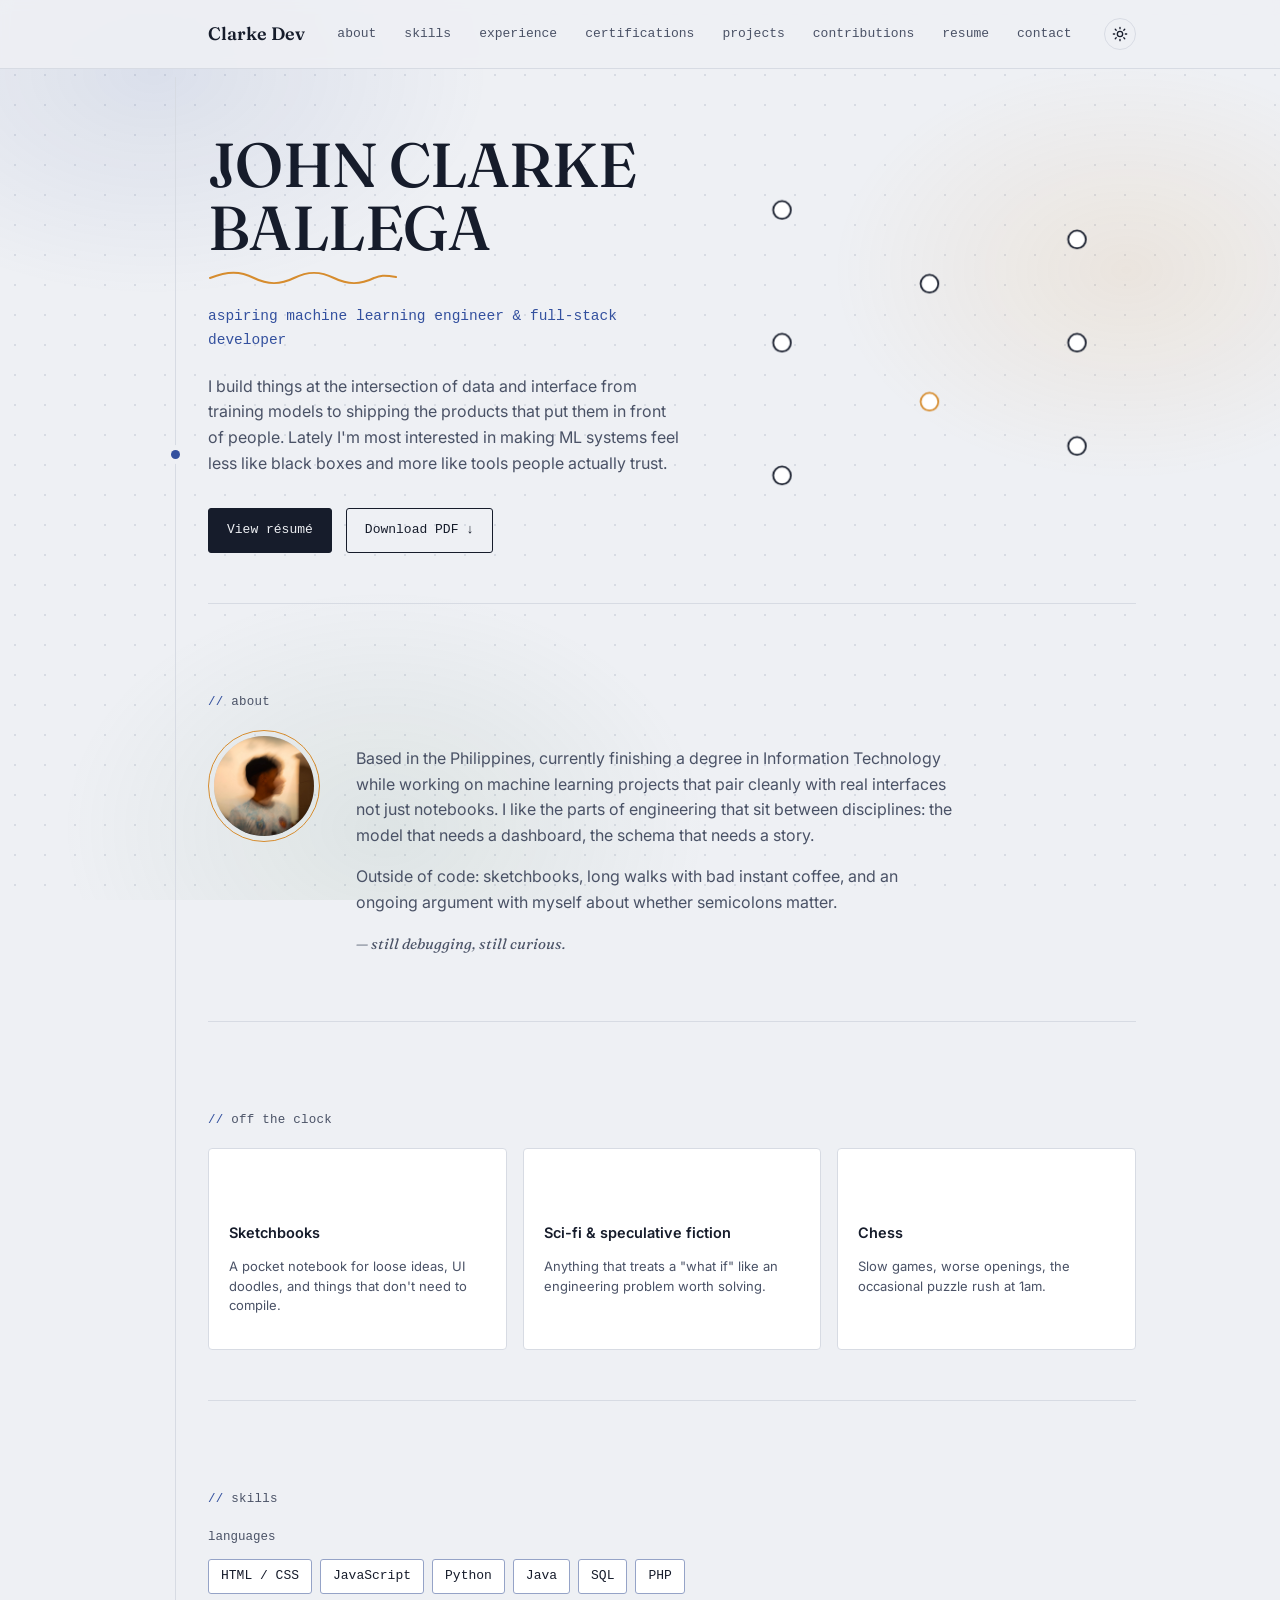
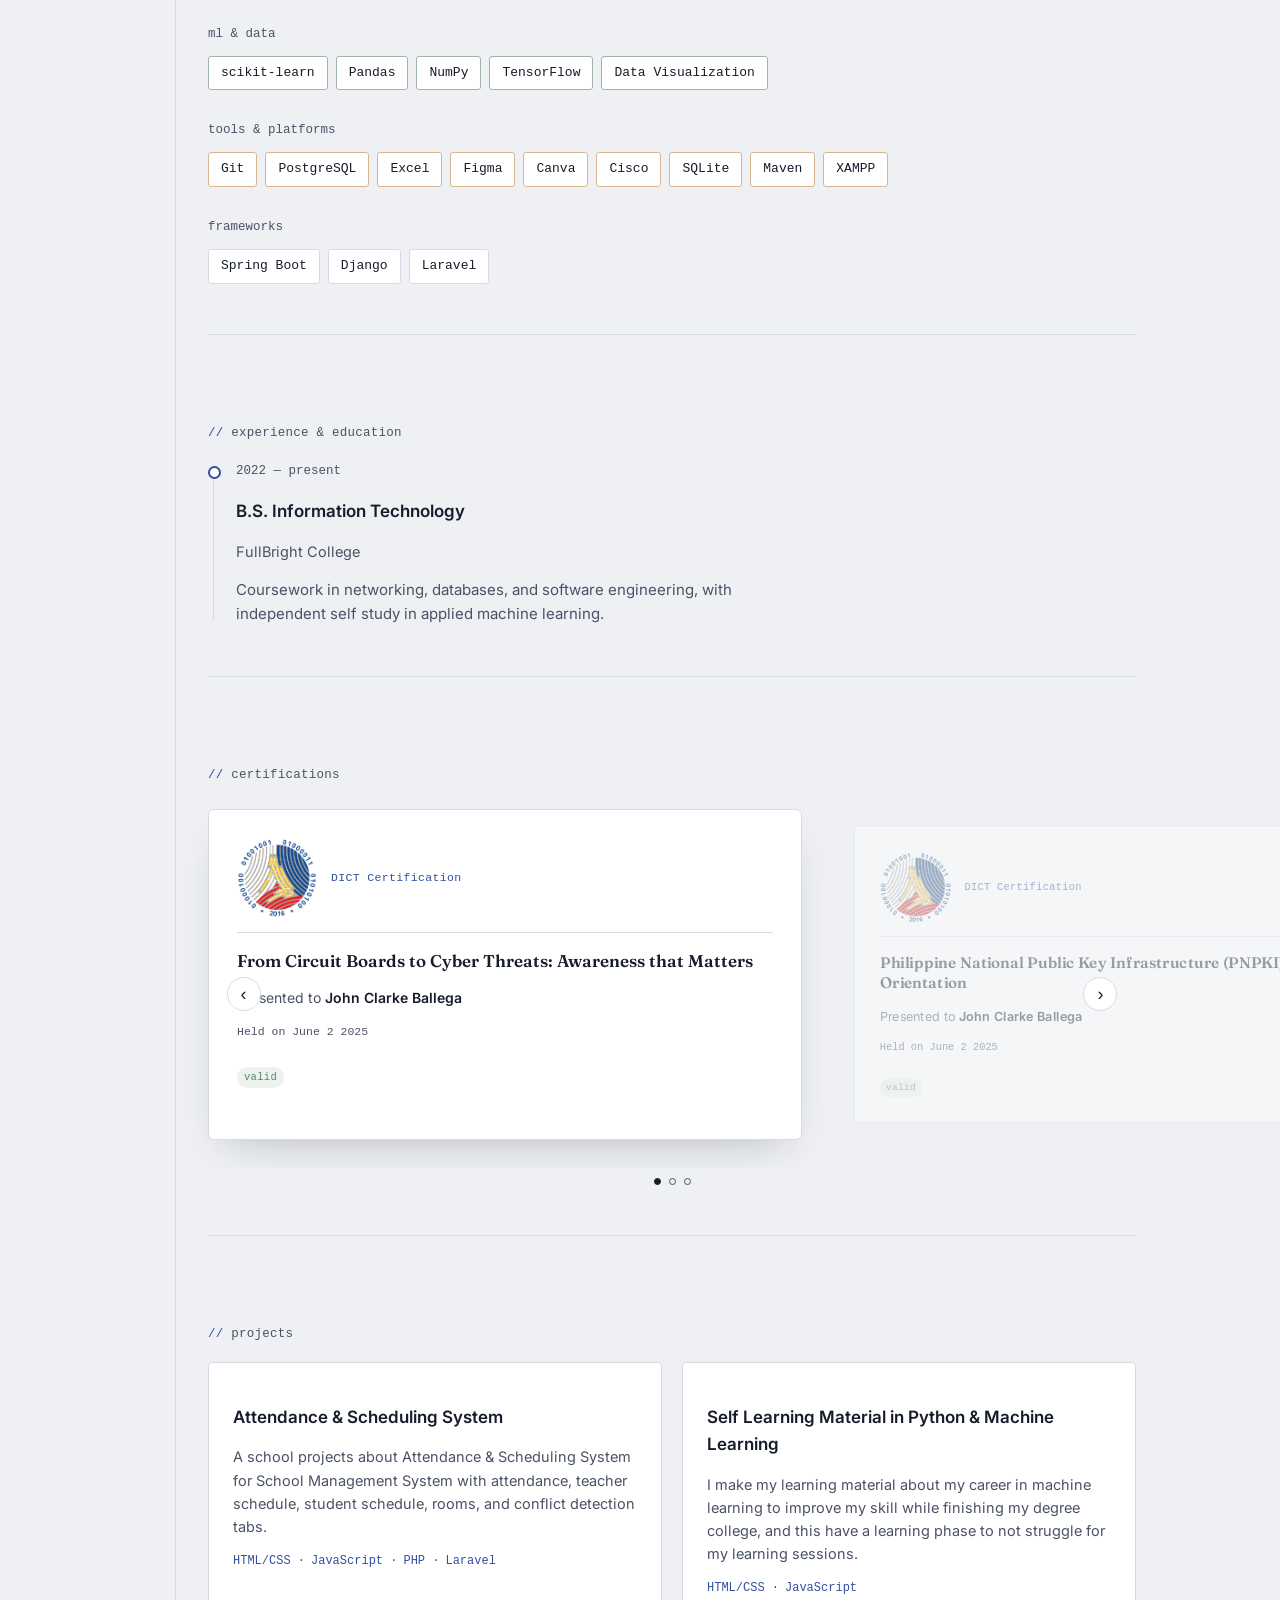
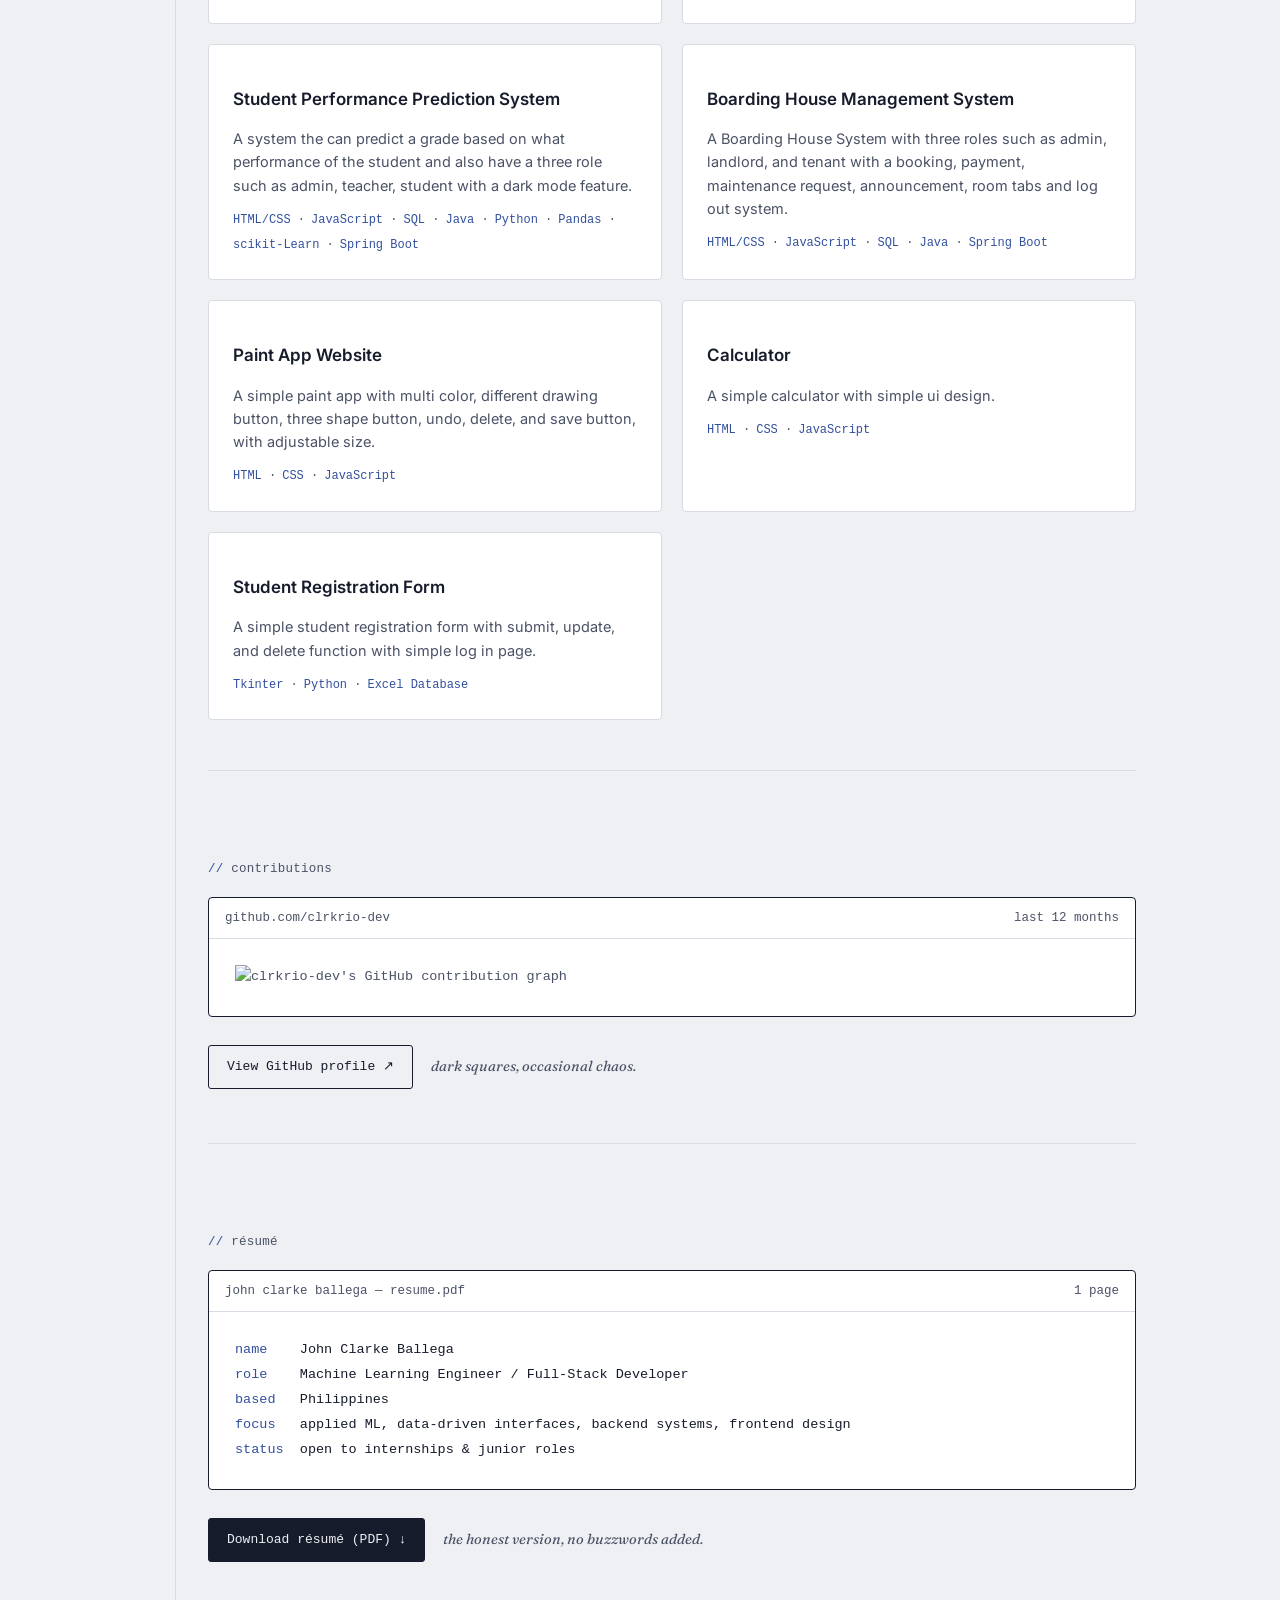
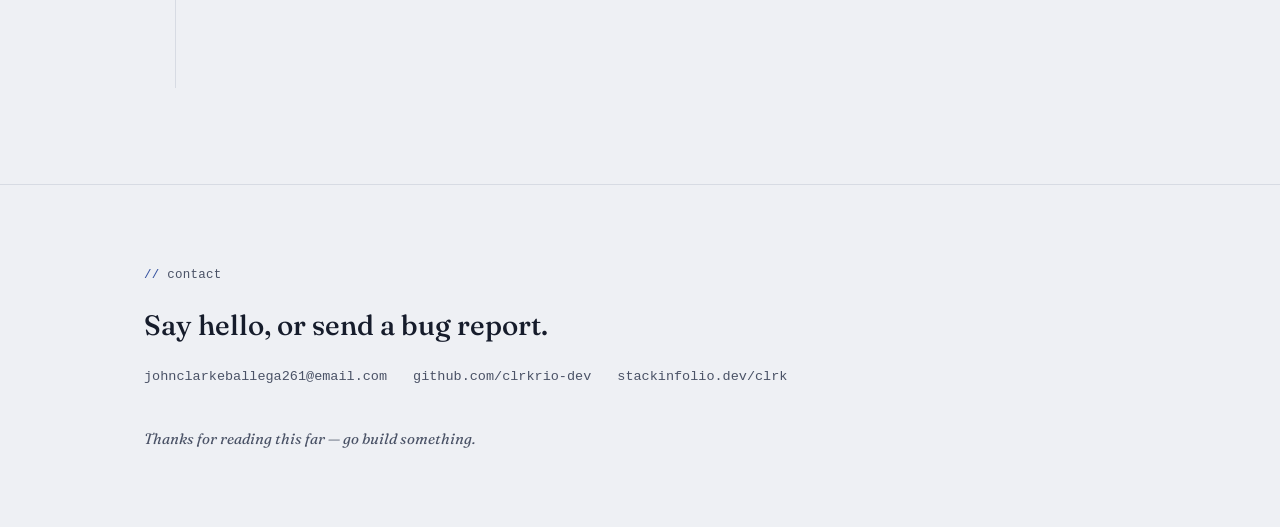
==== commit 79fcd000: "V1.9" ====
--- a/index.html
+++ b/index.html
@@ -297,6 +297,7 @@
               <span class="tag">Cisco</span>
               <span class="tag">SQLite</span>
               <span class="tag">Maven</span>
+              <span class="tag">XAMPP</span>
             </div>
           </div>
           <div class="skill-group frameworks">
@@ -304,6 +305,7 @@
             <div class="skill-tags">
               <span class="tag">Spring Boot</span>
               <span class="tag">Django</span>
+              <span class="tag">Laravel</span>
             </div>
           </div>
         </section>
@@ -406,6 +408,18 @@
           <p class="eyebrow">projects</p>
           <div class="proj-grid">
             <div class="proj-card">
+              <p class="proj-title">Attendance & Scheduling System</p>
+              <p class="proj-desc">
+                A school projects about Attendance & Scheduling System for
+                School Management System with attendance, teacher schedule,
+                student schedule, rooms, and conflict detection tabs.
+              </p>
+              <div class="proj-stack">
+                <span>HTML/CSS</span><span>JavaScript</span><span>PHP</span
+                ><span>Laravel</span>
+              </div>
+            </div>
+            <div class="proj-card">
               <p class="proj-title">
                 Self Learning Material in Python & Machine Learning
               </p>
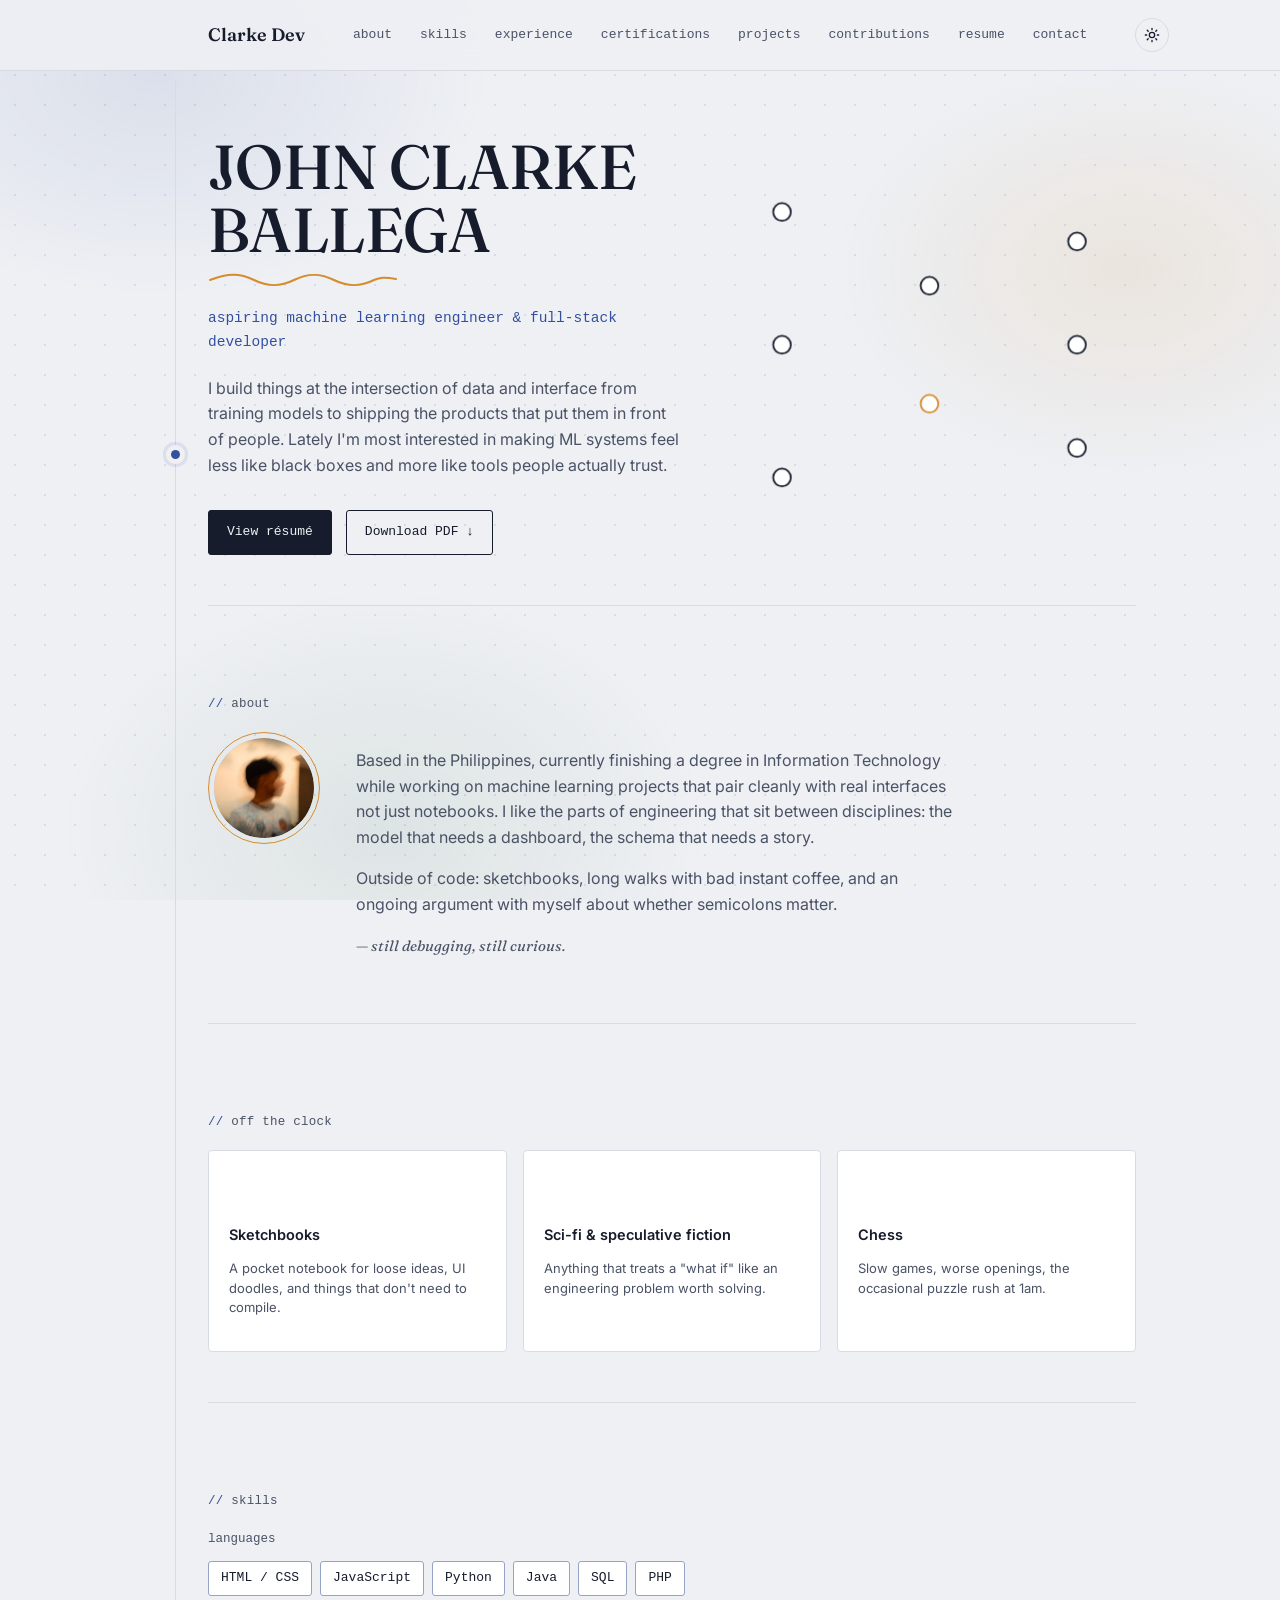
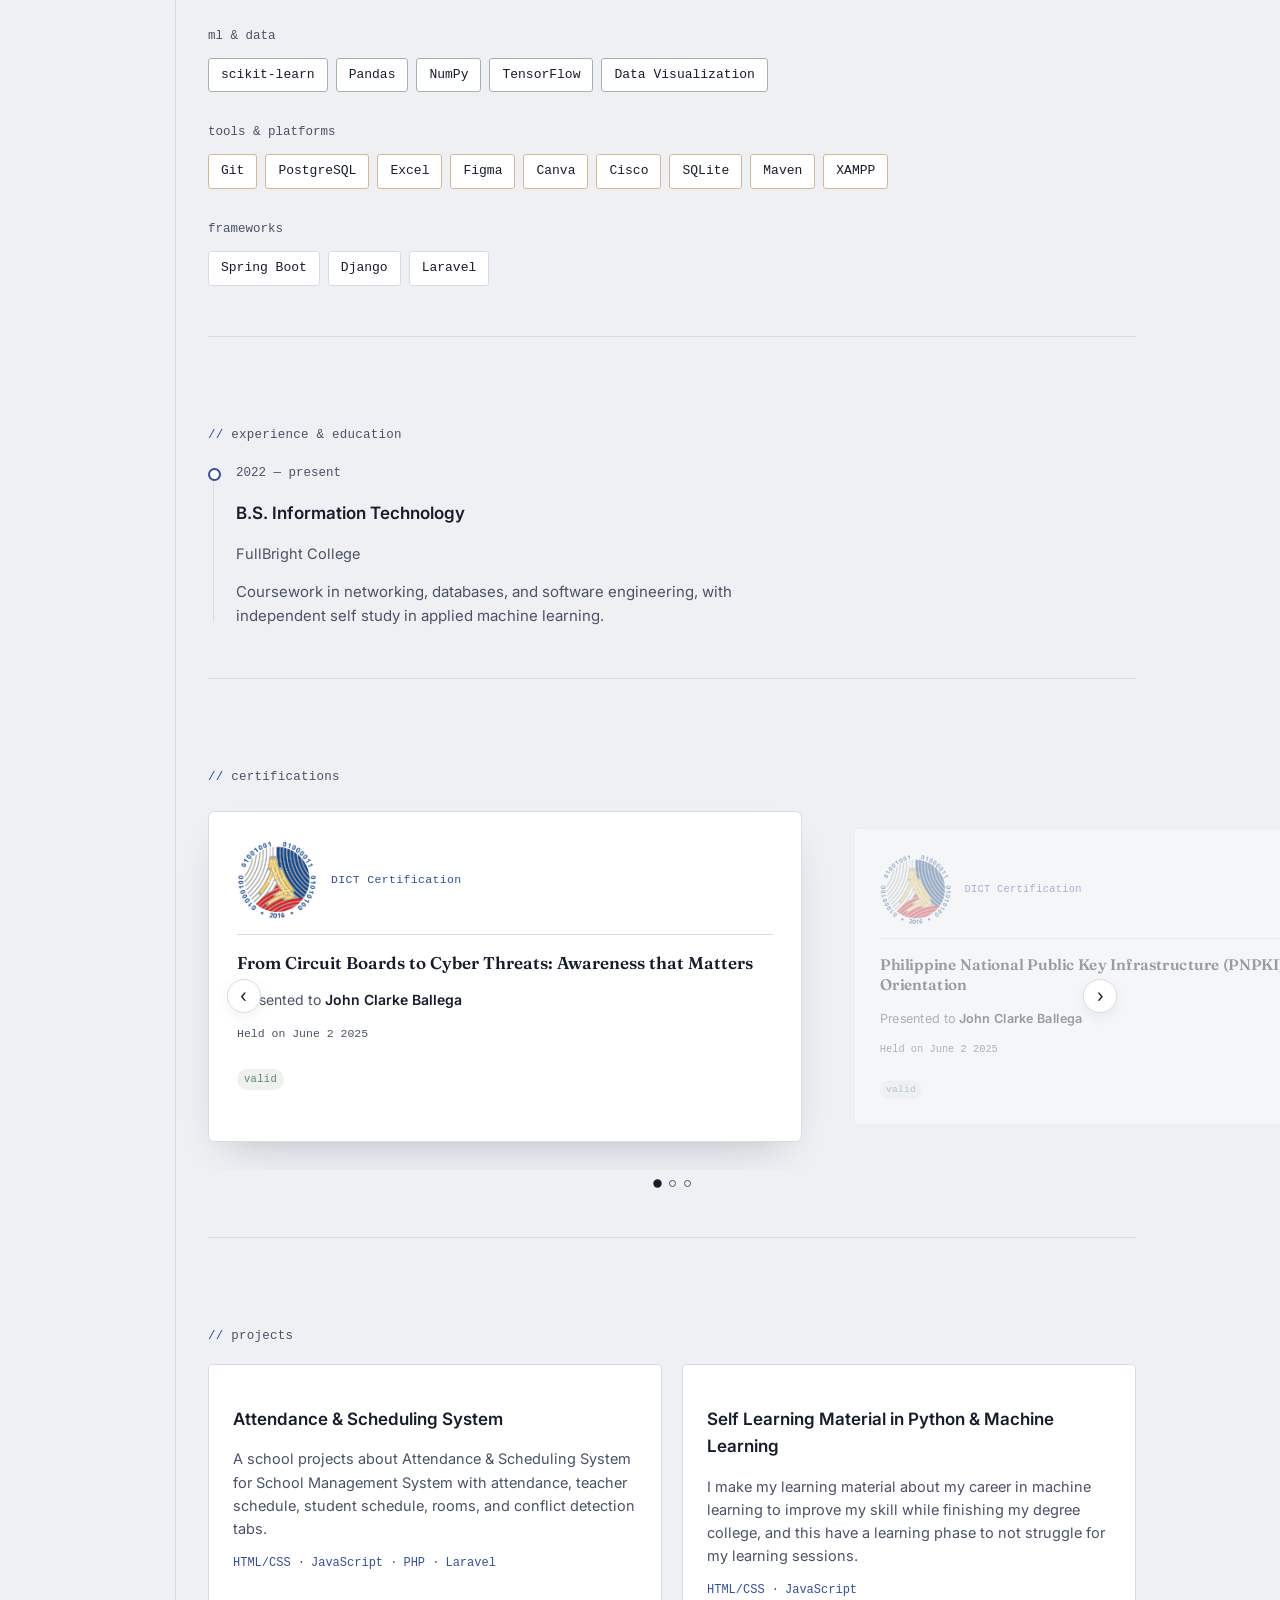
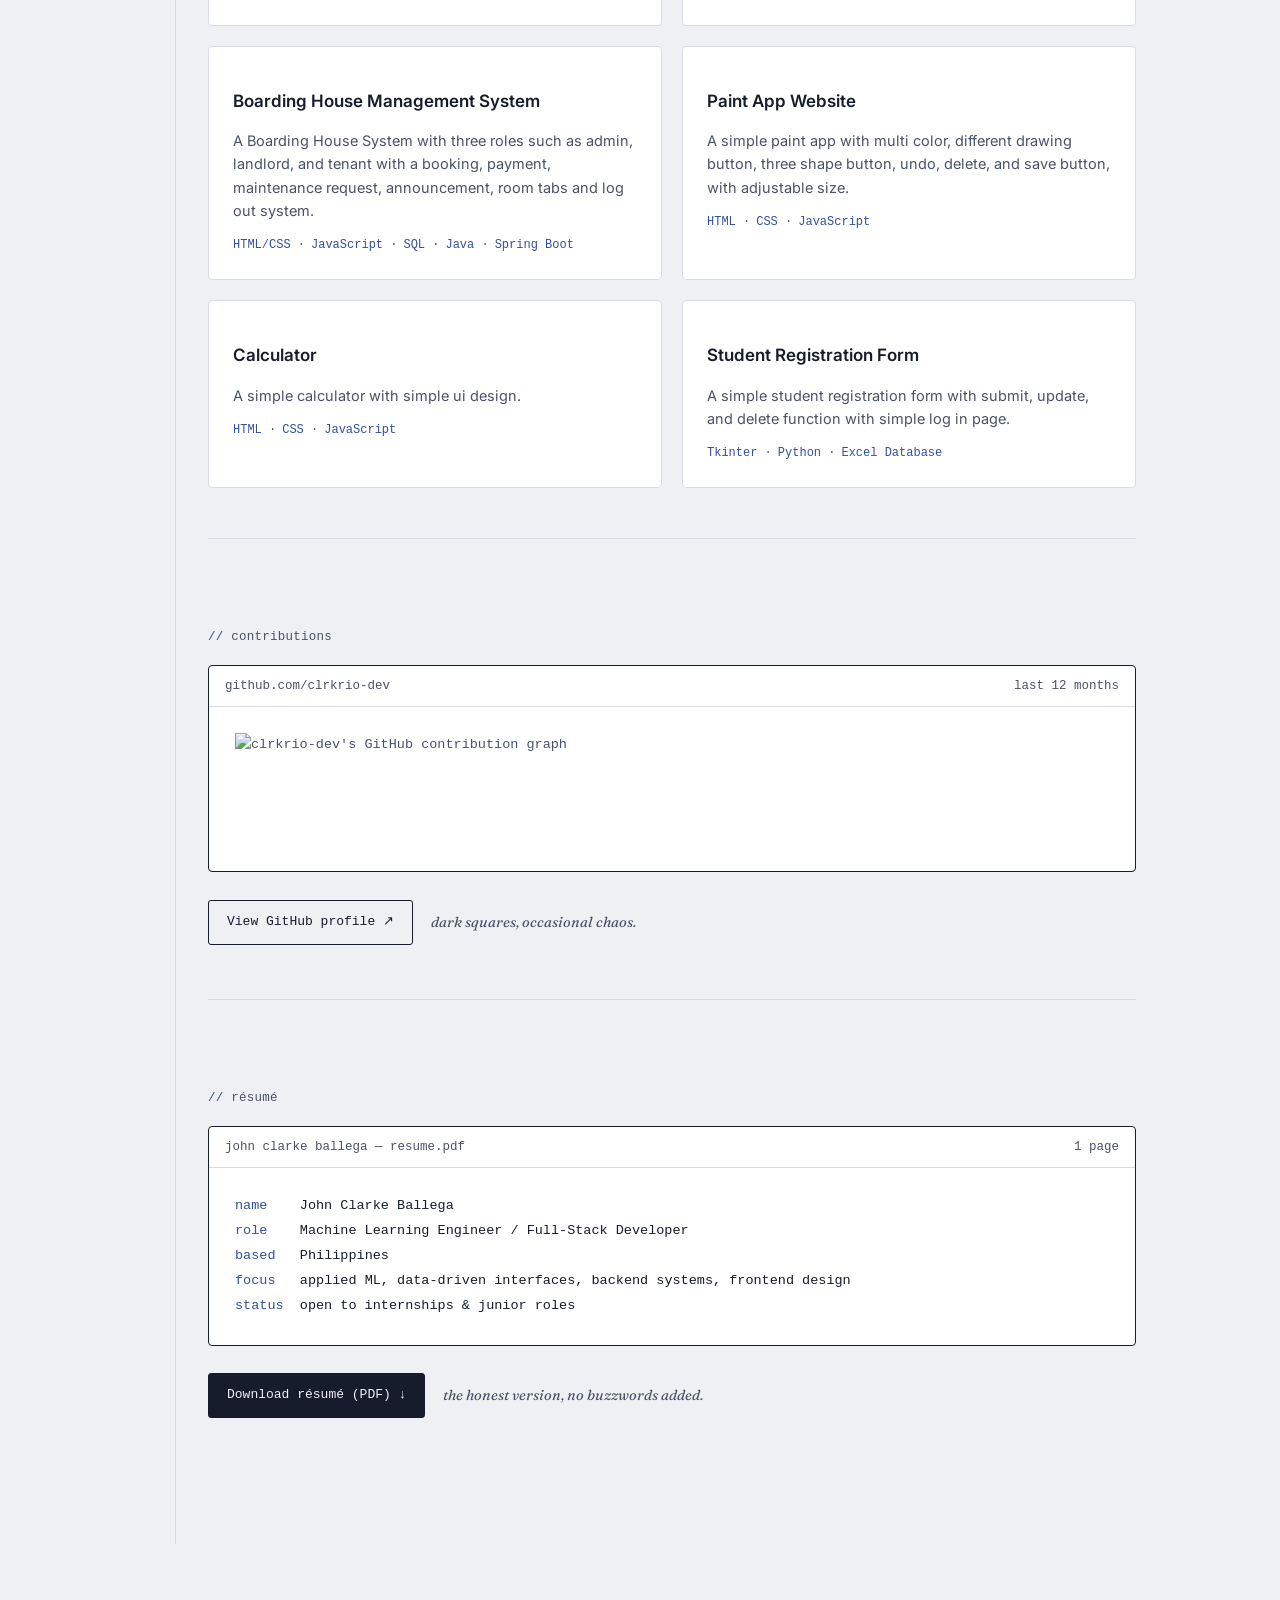
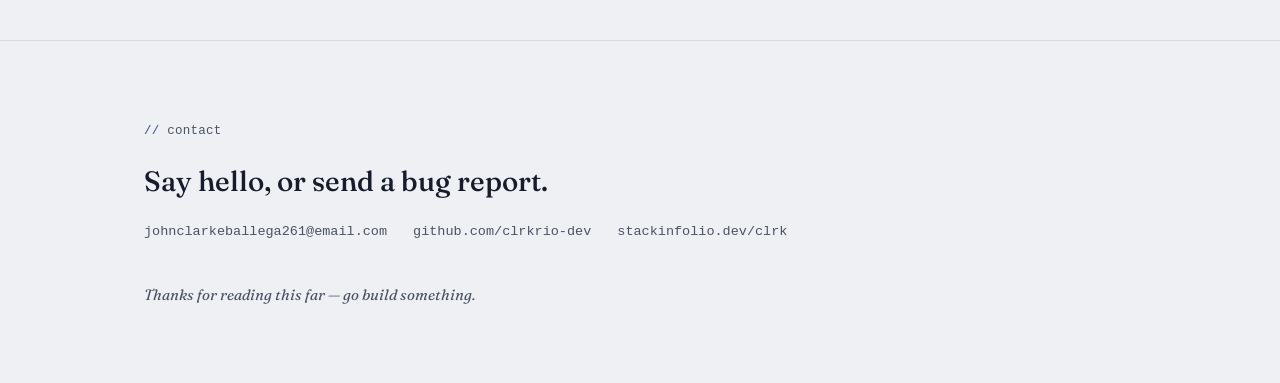
==== commit 27497c45: "V2.1" ====
--- a/index.html
+++ b/index.html
@@ -433,20 +433,6 @@
               </div>
             </div>
             <div class="proj-card">
-              <p class="proj-title">Student Performance Prediction System</p>
-              <p class="proj-desc">
-                A system the can predict a grade based on what performance of
-                the student and also have a three role such as admin, teacher,
-                student with a dark mode feature.
-              </p>
-              <div class="proj-stack">
-                <span>HTML/CSS</span><span>JavaScript</span><span>SQL</span
-                ><span>Java</span><span>Python</span><span>Pandas</span
-                ><span>scikit-Learn</span>
-                <span>Spring Boot</span>
-              </div>
-            </div>
-            <div class="proj-card">
               <p class="proj-title">Boarding House Management System</p>
               <p class="proj-desc">
                 A Boarding House System with three roles such as admin,
--- a/personal.css
+++ b/personal.css
@@ -1,19 +1,45 @@
+/* =========================================================
+   ROOT / THEME
+========================================================= */
+
 :root {
   --paper: #eef0f4;
   --paper-raised: #ffffff;
   --ink: #161c2b;
   --ink-soft: #4a5266;
   --line: #d7dbe3;
+
   --signal: #33509e;
   --signal-dim: #33509e1a;
+
   --warm: #d68c2e;
   --warm-dim: #d68c2e1c;
+
   --sage: #5c8567;
   --sage-dim: #5c85671c;
+
   --mono:
     ui-monospace, "SF Mono", "Cascadia Code", "JetBrains Mono", Menlo, Consolas,
     monospace;
-}
+
+  --radius-sm: 4px;
+  --radius-md: 8px;
+  --radius-lg: 14px;
+
+  --shadow-sm: 0 4px 14px rgba(22, 28, 43, 0.06);
+
+  --shadow-md: 0 14px 35px rgba(22, 28, 43, 0.1);
+
+  --shadow-lg: 0 24px 60px rgba(22, 28, 43, 0.14);
+
+  --transition-fast: 0.18s ease;
+
+  --transition: 0.3s ease;
+
+  --transition-slow: 0.55s ease;
+}
+
+/* ---------- DARK THEME ---------- */
 
 :root[data-theme="dark"] {
   --paper: #14161f;
@@ -21,43 +47,76 @@
   --ink: #eef0f4;
   --ink-soft: #a3a9bb;
   --line: #2c3040;
+
   --signal: #7f9cea;
   --signal-dim: #7f9cea22;
+
   --warm: #e6a856;
   --warm-dim: #e6a85622;
+
   --sage: #8fbb9c;
   --sage-dim: #8fbb9c22;
-}
-
-body,
-.nav,
-.proj-card,
-.cert-slide,
-.badge-card,
-.terminal,
-.cert-arrow,
-.cert-play {
-  transition:
-    background-color 0.35s ease,
-    color 0.35s ease,
-    border-color 0.35s ease;
-}
+
+  --shadow-sm: 0 4px 14px rgba(0, 0, 0, 0.18);
+
+  --shadow-md: 0 14px 35px rgba(0, 0, 0, 0.24);
+
+  --shadow-lg: 0 24px 60px rgba(0, 0, 0, 0.32);
+}
+
+/* =========================================================
+   GLOBAL
+========================================================= */
 
 * {
   box-sizing: border-box;
 }
+
 html {
   scroll-behavior: smooth;
-}
+  scrollbar-width: thin;
+  scrollbar-color: var(--ink-soft) transparent;
+}
+
 body {
   margin: 0;
   background: var(--paper);
   color: var(--ink);
+
   font-family: "Inter", sans-serif;
   font-size: 16px;
   line-height: 1.6;
+
   -webkit-font-smoothing: antialiased;
-}
+  text-rendering: optimizeLegibility;
+
+  overflow-x: hidden;
+
+  transition:
+    background-color 0.35s ease,
+    color 0.35s ease;
+}
+
+img,
+svg {
+  max-width: 100%;
+}
+
+img {
+  display: block;
+}
+
+button,
+input,
+textarea,
+select {
+  font: inherit;
+}
+
+button {
+  color: inherit;
+}
+
 a {
   color: inherit;
 }
@@ -67,42 +126,54 @@
   color: var(--ink);
 }
 
-/* ---------- scrollbar ---------- */
-html {
-  scrollbar-width: thin;
-  scrollbar-color: var(--ink-soft) transparent;
-}
+/* =========================================================
+   SCROLLBAR
+========================================================= */
+
 ::-webkit-scrollbar {
   width: 11px;
   height: 11px;
 }
+
 ::-webkit-scrollbar-track {
   background: var(--paper);
 }
+
 ::-webkit-scrollbar-thumb {
   background-color: var(--line);
   border-radius: 20px;
   border: 3px solid var(--paper);
   background-clip: padding-box;
 }
+
 ::-webkit-scrollbar-thumb:hover {
   background-color: var(--signal);
 }
 
-/* ---------- ambient background ---------- */
+/* =========================================================
+   AMBIENT BACKGROUND
+========================================================= */
+
 .bg-field {
   position: fixed;
   inset: 0;
   z-index: 0;
+
   pointer-events: none;
+
   background-image: radial-gradient(circle, var(--line) 1px, transparent 1px);
+
   background-size: 30px 30px;
+
   animation: bg-drift 90s linear infinite;
 }
+
 .bg-field::after {
   content: "";
+
   position: absolute;
   inset: 0;
+
   background:
     radial-gradient(
       ellipse 480px 320px at 12% 8%,
@@ -119,33 +190,37 @@
       var(--sage-dim),
       transparent 70%
     );
+
   animation: bg-glow 26s ease-in-out infinite;
 }
+
 @keyframes bg-drift {
   from {
     background-position: 0 0;
   }
+
   to {
     background-position: 300px 300px;
   }
 }
+
 @keyframes bg-glow {
   0%,
   100% {
     opacity: 0.6;
     transform: translate3d(0, 0, 0);
   }
+
   50% {
     opacity: 1;
     transform: translate3d(0, -14px, 0);
   }
 }
-@media (prefers-reduced-motion: reduce) {
-  .bg-field,
-  .bg-field::after {
-    animation: none;
-  }
-}
+
+/* =========================================================
+   PAGE LAYER
+========================================================= */
+
 header.nav,
 .shell,
 footer {
@@ -153,199 +228,422 @@
   z-index: 1;
 }
 
+/* =========================================================
+   CONTAINER
+========================================================= */
+
 .wrap {
+  width: 100%;
   max-width: 960px;
+
   margin: 0 auto;
-  padding: 0 32px;
-}
-
-/* ---------- layout shell: thread + content ---------- */
+
+  padding-left: 32px;
+  padding-right: 32px;
+}
+
+/* =========================================================
+   MAIN SHELL
+========================================================= */
+
 .shell {
+  width: 100%;
+  max-width: 1040px;
+
+  margin: 0 auto;
+
+  padding: 0 24px;
+
   display: grid;
-  grid-template-columns: 64px 1fr;
-  max-width: 1040px;
-  margin: 0 auto;
-  padding: 0 24px;
-}
+
+  grid-template-columns: 64px minmax(0, 1fr);
+}
+
+/* =========================================================
+   THREAD
+========================================================= */
+
 .thread-col {
   position: relative;
 }
+
 .thread-line {
   position: absolute;
+
   top: 8px;
   bottom: 8px;
   left: 31px;
+
   width: 1px;
+
   background: var(--line);
 }
+
 .thread-node {
   position: sticky;
+
   top: 50vh;
+
   width: 9px;
   height: 9px;
+
+  margin-left: 27px;
+
   border-radius: 50%;
+
   background: var(--signal);
-  margin-left: 27px;
-  box-shadow: 0 0 0 5px var(--paper);
-}
+
+  box-shadow:
+    0 0 0 5px var(--paper),
+    0 0 0 8px var(--signal-dim);
+
+  animation: node-pulse 2.5s ease-in-out infinite;
+}
+
+@keyframes node-pulse {
+  0%,
+  100% {
+    transform: scale(1);
+  }
+
+  50% {
+    transform: scale(1.25);
+  }
+}
+
+/* =========================================================
+   CONTENT
+========================================================= */
+
 .content-col {
   min-width: 0;
   padding-bottom: 80px;
 }
 
+/* =========================================================
+   SECTIONS
+========================================================= */
+
 section {
   margin-bottom: 50px;
-  padding: 88px 0 0 0;
+
+  padding: 88px 0 0;
+
   border-top: 1px solid var(--line);
-  scroll-margin-top: 24px;
-}
+
+  scroll-margin-top: 90px;
+
+  animation: section-enter 0.7s ease both;
+}
+
 section:first-of-type {
   border-top: none;
 }
 
+@keyframes section-enter {
+  from {
+    opacity: 0;
+    transform: translateY(25px);
+  }
+
+  to {
+    opacity: 1;
+    transform: translateY(0);
+  }
+}
+
+/* =========================================================
+   TYPOGRAPHY
+========================================================= */
+
 .eyebrow {
+  margin: 0 0 18px;
+
+  color: var(--ink-soft);
+
   font-family: var(--mono);
+
   font-size: 12.5px;
-  color: var(--ink-soft);
+
   letter-spacing: 0.02em;
-  margin: 0 0 18px 0;
-}
+}
+
 .eyebrow::before {
   content: "// ";
+
   color: var(--signal);
 }
 
 h1,
 h2,
 h3 {
+  margin: 0;
+
+  color: var(--ink);
+
   font-family: "Fraunces", serif;
+
   font-weight: 500;
-  margin: 0;
-  color: var(--ink);
-}
-
-/* ---------- nav ---------- */
+}
+
+/* =========================================================
+   NAVIGATION
+========================================================= */
+
 header.nav {
   position: sticky;
+
   top: 0;
+
   z-index: 20;
+
   background: color-mix(in srgb, var(--paper) 88%, transparent);
-  backdrop-filter: blur(6px);
+
+  backdrop-filter: blur(12px);
+
+  -webkit-backdrop-filter: blur(12px);
+
   border-bottom: 1px solid var(--line);
-}
+
+  transition:
+    background-color var(--transition),
+    border-color var(--transition);
+}
+
 .nav-inner {
+  width: 100%;
   max-width: 1040px;
+
   margin: 0 auto;
+
   padding: 18px 24px 18px 88px;
+
   display: flex;
+
   justify-content: space-between;
+
   align-items: center;
-}
+
+  gap: 20px;
+}
+
 .nav-mark {
   font-family: "Fraunces", serif;
+
   font-weight: 600;
   font-size: 18px;
-}
+
+  white-space: nowrap;
+}
+
 .nav-mark a {
   text-decoration: none;
-}
+
+  transition: color var(--transition-fast);
+}
+
+.nav-mark a:hover {
+  color: var(--signal);
+}
+
+/* ---------- NAV LINKS ---------- */
+
 .nav-links {
   display: flex;
+
   gap: 28px;
+
   list-style: none;
+
   margin: 0;
   padding: 0;
+
   font-family: var(--mono);
+
   font-size: 13px;
 }
+
 .nav-links a {
+  position: relative;
+
   text-decoration: none;
+
   color: var(--ink-soft);
-  border-bottom: 1px solid transparent;
-  padding-bottom: 2px;
-  transition:
-    color 0.15s ease,
-    border-color 0.15s ease;
-}
+
+  padding: 4px 0;
+
+  transition: color var(--transition-fast);
+}
+
+.nav-links a::after {
+  content: "";
+
+  position: absolute;
+
+  left: 0;
+  bottom: 0;
+
+  width: 100%;
+  height: 1px;
+
+  background: var(--signal);
+
+  transform: scaleX(0);
+
+  transform-origin: right;
+
+  transition: transform var(--transition);
+}
+
 .nav-links a:hover {
   color: var(--ink);
-  border-color: var(--signal);
-}
+}
+
+.nav-links a:hover::after {
+  transform: scaleX(1);
+
+  transform-origin: left;
+}
+
 .nav-links li:first-child a {
   display: none;
-} /* placeholder guard, unused */
+}
+
+/* =========================================================
+   THEME TOGGLE
+========================================================= */
+
 .theme-toggle {
-  width: 32px;
-  height: 32px;
-  border-radius: 50%;
-  border: 1px solid var(--line);
-  background: transparent;
-  color: var(--ink);
-  cursor: pointer;
+  width: 34px;
+  height: 34px;
+
+  flex: 0 0 auto;
+
   display: flex;
+
   align-items: center;
   justify-content: center;
-  flex: 0 0 auto;
-}
+
+  border: 1px solid var(--line);
+
+  border-radius: 50%;
+
+  background: transparent;
+
+  color: var(--ink);
+
+  cursor: pointer;
+
+  transition:
+    transform var(--transition),
+    color var(--transition-fast),
+    border-color var(--transition-fast),
+    background-color var(--transition-fast);
+}
+
 .theme-toggle:hover {
   border-color: var(--signal);
+
   color: var(--signal);
-}
+
+  transform: rotate(15deg) scale(1.08);
+}
+
+.theme-toggle:active {
+  transform: scale(0.92);
+}
+
+.theme-toggle:focus-visible {
+  outline: 2px solid var(--signal);
+
+  outline-offset: 3px;
+}
+
 .theme-toggle svg {
   width: 16px;
   height: 16px;
 }
+
 .theme-toggle .icon-moon {
   display: none;
 }
+
 :root[data-theme="dark"] .theme-toggle .icon-sun {
   display: none;
 }
+
 :root[data-theme="dark"] .theme-toggle .icon-moon {
   display: block;
 }
 
-@media (max-width: 640px) {
-  .nav-links {
-    display: none;
-  }
-  .nav-inner {
-    padding-left: 56px;
-  }
-}
-
-/* ---------- hero ---------- */
+/* =========================================================
+   HERO
+========================================================= */
+
 .hero {
   padding-top: 64px;
+
   display: grid;
-  grid-template-columns: 1.15fr 1fr;
+
+  grid-template-columns:
+    minmax(0, 1.15fr)
+    minmax(280px, 1fr);
+
   gap: 40px;
+
   align-items: center;
 }
+
 .hero-name {
   font-size: clamp(40px, 5.5vw, 62px);
+
   line-height: 1.02;
+
   letter-spacing: -0.01em;
-}
+
+  animation: hero-title 0.8s 0.1s ease both;
+}
+
+@keyframes hero-title {
+  from {
+    opacity: 0;
+    transform: translateY(20px);
+  }
+
+  to {
+    opacity: 1;
+    transform: translateY(0);
+  }
+}
+
+/* ---------- SQUIGGLE ---------- */
+
 .hero-name .squiggle {
   display: block;
-  width: 190px;
+
+  width: min(190px, 50vw);
   height: 14px;
+
   margin-top: 10px;
+
   overflow: visible;
 }
+
 .hero-name .squiggle path {
   stroke-dasharray: 220;
   stroke-dashoffset: 220;
+
   animation:
     draw-squiggle 2.2s 0.6s ease-in-out forwards,
     wave-squiggle 7s 2.8s ease-in-out infinite;
 }
+
 @keyframes draw-squiggle {
   to {
     stroke-dashoffset: 0;
   }
 }
+
 @keyframes wave-squiggle {
   0%,
   100% {
@@ -353,656 +651,1975 @@
       "M2 8.5C20 5.5 32 5.5 46 8.5C60 11.5 72 11.5 86 8.5C100 5.5 112 5.5 126 8.5C140 11.5 152 11.5 166 8.5C172 7.2 176 7 188 7.8"
     );
   }
+
   50% {
     d: path(
       "M2 8C20 10 32 10 46 8C60 6 72 6 86 8C100 10 112 10 126 8C140 6 152 6 166 8C172 8.3 176 8.6 188 8"
     );
   }
 }
-@media (prefers-reduced-motion: reduce) {
-  .hero-name .squiggle path {
-    animation: none;
-    stroke-dashoffset: 0;
-  }
-}
+
+/* ---------- HERO TEXT ---------- */
+
 .hero-role {
+  margin: 22px 0;
+
+  color: var(--signal);
+
   font-family: var(--mono);
+
   font-size: 14.5px;
-  color: var(--signal);
-  margin: 22px 0 22px 0;
-}
+
+  animation: hero-fade 0.8s 0.25s ease both;
+}
+
 .hero-bio {
   max-width: 52ch;
+
   color: var(--ink-soft);
+
   font-size: 16px;
-}
+
+  animation: hero-fade 0.8s 0.4s ease both;
+}
+
+@keyframes hero-fade {
+  from {
+    opacity: 0;
+    transform: translateY(15px);
+  }
+
+  to {
+    opacity: 1;
+    transform: translateY(0);
+  }
+}
+
+/* =========================================================
+   BUTTONS
+========================================================= */
+
 .hero-cta {
   margin-top: 32px;
+
   display: flex;
+
   gap: 14px;
+
   flex-wrap: wrap;
-}
+
+  animation: hero-fade 0.8s 0.55s ease both;
+}
+
 .btn {
+  position: relative;
+
+  display: inline-flex;
+
+  align-items: center;
+  justify-content: center;
+
+  gap: 8px;
+
+  padding: 11px 18px;
+
+  border: 1px solid var(--ink);
+
+  border-radius: 3px;
+
+  color: var(--ink);
+
   font-family: var(--mono);
+
   font-size: 13px;
-  padding: 11px 18px;
-  border-radius: 3px;
-  border: 1px solid var(--ink);
+
   text-decoration: none;
-  color: var(--ink);
-  display: inline-flex;
-  align-items: center;
-  gap: 8px;
+
+  overflow: hidden;
+
   transition:
-    background 0.15s ease,
-    color 0.15s ease;
-}
+    background-color var(--transition-fast),
+    color var(--transition-fast),
+    border-color var(--transition-fast),
+    transform var(--transition-fast),
+    box-shadow var(--transition-fast);
+}
+
+.btn:hover {
+  transform: translateY(-2px);
+
+  box-shadow: var(--shadow-sm);
+}
+
+.btn:active {
+  transform: translateY(0) scale(0.98);
+}
+
+.btn:focus-visible {
+  outline: 2px solid var(--signal);
+
+  outline-offset: 3px;
+}
+
 .btn.primary {
   background: var(--ink);
+
   color: var(--paper);
 }
+
 .btn.primary:hover {
   background: var(--signal);
+
   border-color: var(--signal);
 }
+
 .btn:not(.primary):hover {
   background: var(--ink);
+
   color: var(--paper);
 }
+
+/* =========================================================
+   HERO GRAPHIC
+========================================================= */
 
 .hero-graphic {
   width: 100%;
   height: auto;
-}
+
+  animation: graphic-float 6s ease-in-out infinite;
+}
+
+@keyframes graphic-float {
+  0%,
+  100% {
+    transform: translateY(0);
+  }
+
+  50% {
+    transform: translateY(-8px);
+  }
+}
+
 .hero-graphic .edge {
   stroke: var(--signal);
+
   stroke-width: 1;
+
   opacity: 0.35;
+
   stroke-dasharray: 4 340;
+
   stroke-dashoffset: 0;
+
   animation: pulse 5.5s ease-in-out infinite;
 }
+
 .hero-graphic .edge:nth-child(3n) {
   animation-delay: -1.2s;
 }
+
 .hero-graphic .edge:nth-child(3n + 1) {
   animation-delay: -2.6s;
 }
+
 .hero-graphic .node {
   fill: var(--paper-raised);
+
   stroke: var(--ink);
+
   stroke-width: 1.2;
+
   opacity: 0;
+
   animation: appear 0.5s ease forwards;
 }
+
 .hero-graphic .node.warm {
   stroke: var(--warm);
 }
+
 @keyframes appear {
   to {
     opacity: 1;
   }
 }
+
 @keyframes pulse {
   0% {
     stroke-dashoffset: 0;
+
     opacity: 0.15;
   }
+
   50% {
     opacity: 0.6;
   }
+
   100% {
     stroke-dashoffset: -344;
+
     opacity: 0.15;
   }
 }
+
+/* =========================================================
+   ABOUT
+========================================================= */
+
+.about-grid {
+  display: grid;
+
+  grid-template-columns: auto minmax(0, 1fr);
+
+  gap: 36px;
+
+  align-items: start;
+}
+
+.avatar {
+  width: 112px;
+  height: 112px;
+
+  padding: 5px;
+
+  border: 1.5px solid var(--warm);
+
+  border-radius: 50%;
+
+  transition:
+    transform var(--transition),
+    box-shadow var(--transition);
+}
+
+.avatar:hover {
+  transform: translateY(-5px) rotate(2deg);
+
+  box-shadow: 0 12px 30px var(--warm-dim);
+}
+
+.avatar-inner {
+  width: 100%;
+  height: 100%;
+
+  border-radius: 50%;
+
+  background: linear-gradient(155deg, #cdd4e0, #9fa9bd);
+
+  overflow: hidden;
+}
+
+.avatar-inner img {
+  width: 100%;
+  height: 100%;
+
+  border-radius: 50%;
+
+  object-fit: cover;
+}
+
+.about-text p {
+  max-width: 60ch;
+
+  color: var(--ink-soft);
+}
+
+.note {
+  margin-top: 14px;
+
+  color: var(--warm);
+
+  font-family: "Fraunces", serif;
+
+  font-style: italic;
+
+  font-size: 15px;
+}
+
+/* =========================================================
+   INTERESTS
+========================================================= */
+
+.interest-grid {
+  display: grid;
+
+  grid-template-columns: repeat(3, minmax(0, 1fr));
+
+  gap: 16px;
+}
+
+.interest-card {
+  border: 1px solid var(--line);
+
+  background: var(--paper-raised);
+
+  border-radius: 4px;
+
+  padding: 20px;
+
+  transition:
+    transform var(--transition),
+    box-shadow var(--transition),
+    border-color var(--transition);
+}
+
+.interest-card:hover {
+  transform: translateY(-6px);
+
+  border-color: color-mix(in srgb, var(--signal) 50%, var(--line));
+
+  box-shadow: var(--shadow-md);
+}
+
+.interest-icon {
+  width: 38px;
+  height: 38px;
+
+  margin-bottom: 14px;
+
+  display: flex;
+
+  align-items: center;
+
+  justify-content: center;
+
+  color: var(--signal);
+
+  transition: transform var(--transition);
+}
+
+.interest-card:hover .interest-icon {
+  transform: scale(1.12) rotate(-5deg);
+}
+
+.interest-icon i {
+  font-size: 24px;
+}
+
+.interest-title {
+  margin-bottom: 4px;
+
+  font-size: 14.5px;
+
+  font-weight: 600;
+}
+
+.interest-desc {
+  color: var(--ink-soft);
+
+  font-size: 13px;
+
+  line-height: 1.5;
+}
+
+/* =========================================================
+   SKILLS
+========================================================= */
+
+.skill-group {
+  margin-bottom: 30px;
+}
+
+.skill-group:last-child {
+  margin-bottom: 0;
+}
+
+.skill-label {
+  margin-bottom: 12px;
+
+  color: var(--ink-soft);
+
+  font-family: var(--mono);
+
+  font-size: 12.5px;
+}
+
+.skill-tags {
+  display: flex;
+
+  flex-wrap: wrap;
+
+  gap: 8px;
+}
+
+.tag {
+  padding: 6px 12px;
+
+  border: 1px solid var(--line);
+
+  border-radius: 3px;
+
+  background: var(--paper-raised);
+
+  font-family: var(--mono);
+
+  font-size: 13px;
+
+  transition:
+    transform var(--transition-fast),
+    border-color var(--transition-fast),
+    background-color var(--transition-fast);
+}
+
+.tag:hover {
+  transform: translateY(-2px);
+
+  border-color: var(--signal);
+
+  background: var(--signal-dim);
+}
+
+.skill-group.langs .tag {
+  border-color: color-mix(in srgb, var(--signal) 40%, var(--line));
+}
+
+.skill-group.ml .tag {
+  border-color: color-mix(in srgb, var(--sage) 45%, var(--line));
+}
+
+.skill-group.tools .tag {
+  border-color: color-mix(in srgb, var(--warm) 45%, var(--line));
+}
+
+/* =========================================================
+   TIMELINE
+========================================================= */
+
+.tl {
+  position: relative;
+
+  padding-left: 28px;
+}
+
+.tl::before {
+  content: "";
+
+  position: absolute;
+
+  left: 5px;
+
+  top: 6px;
+
+  bottom: 6px;
+
+  width: 1px;
+
+  background: var(--line);
+}
+
+.tl-item {
+  position: relative;
+
+  margin-bottom: 36px;
+
+  transition: transform var(--transition);
+}
+
+.tl-item:hover {
+  transform: translateX(5px);
+}
+
+.tl-item:last-child {
+  margin-bottom: 0;
+}
+
+.tl-item::before {
+  content: "";
+
+  position: absolute;
+
+  left: -28px;
+
+  top: 5px;
+
+  width: 9px;
+
+  height: 9px;
+
+  border-radius: 50%;
+
+  background: var(--paper-raised);
+
+  border: 2px solid var(--signal);
+
+  transition:
+    transform var(--transition),
+    background-color var(--transition);
+}
+
+.tl-item:hover::before {
+  transform: scale(1.4);
+
+  background: var(--signal);
+}
+
+.tl-date {
+  margin-bottom: 4px;
+
+  color: var(--ink-soft);
+
+  font-family: var(--mono);
+
+  font-size: 12.5px;
+}
+
+.tl-title {
+  margin-bottom: 4px;
+
+  font-family: "Inter", sans-serif;
+
+  font-size: 17px;
+
+  font-weight: 600;
+}
+
+.tl-org {
+  margin-bottom: 8px;
+
+  color: var(--ink-soft);
+
+  font-size: 14.5px;
+}
+
+.tl-desc {
+  max-width: 58ch;
+
+  color: var(--ink-soft);
+
+  font-size: 15px;
+}
+
+/* =========================================================
+   CERTIFICATION CAROUSEL
+========================================================= */
+
+.cert-carousel {
+  position: relative;
+}
+
+.cert-arrow {
+  position: absolute;
+
+  top: 50%;
+
+  z-index: 2;
+
+  width: 34px;
+
+  height: 34px;
+
+  transform: translateY(-50%);
+
+  display: flex;
+
+  align-items: center;
+
+  justify-content: center;
+
+  border: 1px solid var(--line);
+
+  border-radius: 50%;
+
+  background: var(--paper-raised);
+
+  color: var(--ink);
+
+  font-size: 18px;
+
+  line-height: 1;
+
+  cursor: pointer;
+
+  box-shadow: var(--shadow-sm);
+
+  transition:
+    transform var(--transition-fast),
+    color var(--transition-fast),
+    border-color var(--transition-fast),
+    box-shadow var(--transition-fast);
+}
+
+.cert-arrow:hover {
+  color: var(--signal);
+
+  border-color: var(--signal);
+
+  box-shadow: var(--shadow-md);
+}
+
+.cert-arrow:active {
+  transform: translateY(-50%) scale(0.92);
+}
+
+.cert-arrow.prev {
+  left: 2%;
+}
+
+.cert-arrow.next {
+  right: 2%;
+}
+
+/* ---------- CAROUSEL TRACK ---------- */
+
+.cert-track-wrap {
+  overflow-x: auto;
+
+  scroll-snap-type: x mandatory;
+
+  -webkit-overflow-scrolling: touch;
+
+  scrollbar-width: none;
+
+  padding: 6px 20% 28px;
+
+  margin: 0 -20%;
+
+  scroll-padding-inline: 20%;
+}
+
+.cert-track-wrap::-webkit-scrollbar {
+  display: none;
+}
+
+.cert-track {
+  display: flex;
+
+  gap: 22px;
+}
+
+.cert-slide {
+  flex: 0 0 64%;
+
+  scroll-snap-align: center;
+
+  border: 1px solid var(--line);
+
+  background: var(--paper-raised);
+
+  border-radius: 6px;
+
+  padding: 28px;
+
+  opacity: 0.4;
+
+  transform: scale(0.9);
+
+  transition:
+    opacity var(--transition-slow),
+    transform var(--transition-slow),
+    box-shadow var(--transition-slow),
+    border-color var(--transition);
+}
+
+.cert-slide:hover {
+  border-color: color-mix(in srgb, var(--signal) 40%, var(--line));
+}
+
+.cert-slide.active {
+  opacity: 1;
+
+  transform: scale(1);
+
+  box-shadow: 0 18px 40px -20px rgba(22, 28, 43, 0.28);
+}
+
+/* =========================================================
+   CERTIFICATE CONTENT
+========================================================= */
+
+.cert-bar {
+  display: flex;
+
+  align-items: center;
+
+  gap: 14px;
+
+  padding-bottom: 14px;
+
+  margin-bottom: 16px;
+
+  border-bottom: 1px solid var(--line);
+}
+
+.cert-bar-name {
+  color: var(--signal);
+
+  font-family: var(--mono);
+
+  font-size: 11.5px;
+
+  letter-spacing: 0.03em;
+}
+
+.cert-seal {
+  flex: 0 0 auto;
+
+  display: flex;
+
+  align-items: center;
+
+  justify-content: center;
+
+  color: #fff;
+
+  border-radius: 50%;
+}
+
+.cert-seal img {
+  width: 80px;
+
+  height: 80px;
+
+  object-fit: contain;
+}
+
+.cert-seal svg {
+  width: 34px;
+
+  height: 34px;
+}
+
+.cert-title {
+  margin-bottom: 14px;
+
+  font-family: "Fraunces", serif;
+
+  font-size: 17px;
+
+  font-weight: 600;
+
+  line-height: 1.35;
+}
+
+.cert-holder {
+  margin-bottom: 6px;
+
+  color: var(--ink-soft);
+
+  font-size: 14px;
+}
+
+.cert-holder b {
+  color: var(--ink);
+
+  font-weight: 600;
+}
+
+.cert-meta {
+  margin-top: 14px;
+
+  color: var(--ink-soft);
+
+  font-family: var(--mono);
+
+  font-size: 11.5px;
+}
+
+.cert-status {
+  display: inline-block;
+
+  margin-top: 14px;
+
+  padding: 2px 7px;
+
+  border-radius: 20px;
+
+  background: var(--sage-dim);
+
+  color: var(--sage);
+
+  font-family: var(--mono);
+
+  font-size: 10.5px;
+
+  letter-spacing: 0.03em;
+}
+
+.cert-status.expired {
+  background: var(--warm-dim);
+
+  color: var(--warm);
+}
+
+/* =========================================================
+   CERT CONTROLS
+========================================================= */
+
+.cert-controls {
+  display: flex;
+
+  align-items: center;
+
+  justify-content: center;
+
+  gap: 12px;
+
+  margin-top: 10px;
+}
+
+.cert-dots {
+  display: flex;
+
+  gap: 8px;
+}
+
+.cert-dot {
+  width: 7px;
+
+  height: 7px;
+
+  padding: 0;
+
+  border: 1px solid var(--ink-soft);
+
+  border-radius: 50%;
+
+  background: transparent;
+
+  cursor: pointer;
+
+  transition:
+    transform var(--transition-fast),
+    background-color var(--transition-fast),
+    border-color var(--transition-fast);
+}
+
+.cert-dot:hover {
+  transform: scale(1.4);
+
+  border-color: var(--signal);
+}
+
+.cert-dot.active {
+  background: var(--ink);
+
+  border-color: var(--ink);
+
+  transform: scale(1.2);
+}
+
+/* =========================================================
+   DIGITAL BADGES
+========================================================= */
+
+.badges-eyebrow {
+  margin-top: 44px;
+}
+
+.badge-grid {
+  display: grid;
+
+  grid-template-columns: repeat(5, minmax(0, 1fr));
+
+  gap: 14px;
+}
+
+.badge-card {
+  padding: 16px 14px;
+
+  border: 1px solid var(--line);
+
+  border-radius: 4px;
+
+  background: var(--paper-raised);
+
+  text-align: center;
+
+  transition:
+    transform var(--transition),
+    box-shadow var(--transition),
+    border-color var(--transition);
+}
+
+.badge-card:hover {
+  transform: translateY(-7px);
+
+  border-color: color-mix(in srgb, var(--signal) 45%, var(--line));
+
+  box-shadow: var(--shadow-md);
+}
+
+.badge-icon {
+  width: 100px;
+
+  height: 100px;
+
+  margin: 0 auto 14px;
+
+  display: flex;
+
+  align-items: center;
+
+  justify-content: center;
+
+  border-radius: 50%;
+
+  color: #fff;
+
+  transition: transform var(--transition);
+}
+
+.badge-card:hover .badge-icon {
+  transform: scale(1.08) rotate(3deg);
+}
+
+.badge-icon svg {
+  width: 52px;
+
+  height: 52px;
+}
+
+.badge-name {
+  min-height: 32px;
+
+  margin-bottom: 4px;
+
+  font-size: 12.5px;
+
+  font-weight: 600;
+
+  line-height: 1.3;
+}
+
+.badge-issuer {
+  margin-bottom: 8px;
+
+  color: var(--ink-soft);
+
+  font-family: var(--mono);
+
+  font-size: 10.5px;
+
+  font-style: normal;
+}
+
+.badge-provider {
+  padding-top: 8px;
+
+  border-top: 1px solid var(--line);
+
+  color: var(--ink-soft);
+
+  font-family: var(--mono);
+
+  font-size: 9px;
+
+  letter-spacing: 0.04em;
+
+  opacity: 0.7;
+}
+
+/* =========================================================
+   PROJECTS
+========================================================= */
+
+.proj-grid {
+  display: grid;
+
+  grid-template-columns: repeat(2, minmax(0, 1fr));
+
+  gap: 20px;
+}
+
+.proj-card {
+  position: relative;
+
+  padding: 24px;
+
+  border: 1px solid var(--line);
+
+  border-radius: 4px;
+
+  background: var(--paper-raised);
+
+  overflow: hidden;
+
+  transition:
+    transform var(--transition),
+    box-shadow var(--transition),
+    border-color var(--transition);
+}
+
+.proj-card::before {
+  content: "";
+
+  position: absolute;
+
+  top: 0;
+
+  left: 0;
+
+  width: 100%;
+
+  height: 2px;
+
+  background: var(--signal);
+
+  transform: scaleX(0);
+
+  transform-origin: left;
+
+  transition: transform var(--transition);
+}
+
+.proj-card:hover {
+  transform: translateY(-7px);
+
+  box-shadow: var(--shadow-md);
+
+  border-color: color-mix(in srgb, var(--signal) 45%, var(--line));
+}
+
+.proj-card:hover::before {
+  transform: scaleX(1);
+}
+
+.proj-title {
+  margin-bottom: 8px;
+
+  font-size: 17px;
+
+  font-weight: 600;
+}
+
+.proj-desc {
+  margin-bottom: 14px;
+
+  color: var(--ink-soft);
+
+  font-size: 14.5px;
+}
+
+.proj-stack {
+  display: flex;
+
+  flex-wrap: wrap;
+
+  gap: 6px;
+
+  font-family: var(--mono);
+
+  font-size: 12px;
+}
+
+.proj-stack span {
+  color: var(--signal);
+}
+
+.proj-stack span:not(:last-child)::after {
+  content: " ·";
+
+  color: var(--ink-soft);
+}
+
+/* =========================================================
+   RESUME TERMINAL
+========================================================= */
+
+.terminal {
+  overflow: hidden;
+
+  border: 1px solid var(--ink);
+
+  border-radius: 4px;
+
+  background: var(--paper-raised);
+
+  transition:
+    transform var(--transition),
+    box-shadow var(--transition),
+    background-color var(--transition);
+}
+
+.terminal:hover {
+  transform: translateY(-4px);
+
+  box-shadow: var(--shadow-md);
+}
+
+.terminal-bar {
+  display: flex;
+
+  align-items: center;
+
+  justify-content: space-between;
+
+  gap: 15px;
+
+  padding: 10px 16px;
+
+  border-bottom: 1px solid var(--line);
+
+  color: var(--ink-soft);
+
+  font-family: var(--mono);
+
+  font-size: 12.5px;
+}
+
+.terminal-body {
+  padding: 26px;
+
+  color: var(--ink-soft);
+
+  font-family: var(--mono);
+
+  font-size: 13.5px;
+
+  line-height: 1.85;
+
+  overflow-x: auto;
+}
+
+.terminal-body .k {
+  color: var(--signal);
+}
+
+.terminal-body .v {
+  color: var(--ink);
+}
+
+.resume-actions {
+  margin-top: 24px;
+
+  display: flex;
+
+  align-items: center;
+
+  gap: 18px;
+
+  flex-wrap: wrap;
+}
+
+.resume-note {
+  color: var(--ink-soft);
+
+  font-family: "Fraunces", serif;
+
+  font-size: 14.5px;
+
+  font-style: italic;
+}
+
+/* =========================================================
+   FOOTER
+========================================================= */
+
+footer {
+  margin-top: 88px;
+
+  padding: 80px 0 60px;
+
+  border-top: 1px solid var(--line);
+}
+
+.footer-inner {
+  width: 100%;
+
+  max-width: 1040px;
+
+  margin: 0 auto;
+
+  padding: 0 24px;
+}
+
+.footer-links {
+  display: flex;
+
+  gap: 26px;
+
+  flex-wrap: wrap;
+
+  margin-top: 18px;
+
+  font-family: var(--mono);
+
+  font-size: 13.5px;
+}
+
+.footer-links a {
+  position: relative;
+
+  text-decoration: none;
+
+  color: var(--ink-soft);
+
+  transition: color var(--transition-fast);
+}
+
+.footer-links a::after {
+  content: "";
+
+  position: absolute;
+
+  left: 0;
+
+  bottom: -3px;
+
+  width: 100%;
+
+  height: 1px;
+
+  background: var(--signal);
+
+  transform: scaleX(0);
+
+  transform-origin: right;
+
+  transition: transform var(--transition);
+}
+
+.footer-links a:hover {
+  color: var(--signal);
+}
+
+.footer-links a:hover::after {
+  transform: scaleX(1);
+
+  transform-origin: left;
+}
+
+.signoff {
+  margin-top: 40px;
+
+  color: var(--ink-soft);
+
+  font-family: "Fraunces", serif;
+
+  font-size: 15px;
+
+  font-style: italic;
+}
+
+/* =========================================================
+   SCROLL REVEAL
+   ---------------------------------------------------------
+   Add class="reveal" to elements you want animated
+   when your JavaScript adds the class "visible".
+========================================================= */
+
+.reveal {
+  opacity: 0;
+
+  transform: translateY(30px);
+
+  transition:
+    opacity 0.7s ease,
+    transform 0.7s ease;
+}
+
+.reveal.visible {
+  opacity: 1;
+
+  transform: translateY(0);
+}
+
+/* =========================================================
+   STAGGER ANIMATIONS
+========================================================= */
+
+.reveal-stagger > * {
+  opacity: 0;
+
+  transform: translateY(20px);
+
+  animation: stagger-in 0.6s ease forwards;
+}
+
+.reveal-stagger > *:nth-child(1) {
+  animation-delay: 0.05s;
+}
+
+.reveal-stagger > *:nth-child(2) {
+  animation-delay: 0.12s;
+}
+
+.reveal-stagger > *:nth-child(3) {
+  animation-delay: 0.19s;
+}
+
+.reveal-stagger > *:nth-child(4) {
+  animation-delay: 0.26s;
+}
+
+.reveal-stagger > *:nth-child(5) {
+  animation-delay: 0.33s;
+}
+
+.reveal-stagger > *:nth-child(6) {
+  animation-delay: 0.4s;
+}
+
+@keyframes stagger-in {
+  to {
+    opacity: 1;
+
+    transform: translateY(0);
+  }
+}
+
+/* =========================================================
+   TABLET
+========================================================= */
+
+@media (max-width: 900px) {
+  .wrap {
+    padding-left: 24px;
+
+    padding-right: 24px;
+  }
+
+  .shell {
+    grid-template-columns: 44px minmax(0, 1fr);
+
+    padding: 0 18px;
+  }
+
+  .thread-line {
+    left: 21px;
+  }
+
+  .thread-node {
+    margin-left: 17px;
+  }
+
+  .nav-inner {
+    padding-left: 62px;
+  }
+
+  .hero {
+    grid-template-columns:
+      minmax(0, 1fr)
+      minmax(240px, 0.8fr);
+
+    gap: 28px;
+  }
+
+  .interest-grid {
+    grid-template-columns: repeat(2, minmax(0, 1fr));
+  }
+
+  .badge-grid {
+    grid-template-columns: repeat(3, minmax(0, 1fr));
+  }
+
+  .cert-slide {
+    flex-basis: 72%;
+  }
+}
+
+/* =========================================================
+   TABLET / SMALL LAPTOP
+========================================================= */
+
+@media (max-width: 760px) {
+  .shell {
+    display: block;
+
+    max-width: 100%;
+
+    padding: 0 20px;
+  }
+
+  .thread-col {
+    display: none;
+  }
+
+  .content-col {
+    padding-bottom: 60px;
+  }
+
+  section {
+    padding-top: 65px;
+
+    margin-bottom: 40px;
+  }
+
+  .hero {
+    grid-template-columns: 1fr;
+
+    padding-top: 50px;
+  }
+
+  .hero-graphic {
+    width: min(100%, 320px);
+
+    margin: 10px auto 0;
+  }
+
+  .about-grid {
+    gap: 25px;
+  }
+
+  .proj-grid {
+    grid-template-columns: 1fr;
+  }
+
+  .badge-grid {
+    grid-template-columns: repeat(3, minmax(0, 1fr));
+  }
+
+  footer {
+    margin-top: 60px;
+
+    padding: 60px 0 45px;
+  }
+}
+
+/* =========================================================
+   MOBILE NAVIGATION
+========================================================= */
+
+@media (max-width: 640px) {
+  body {
+    font-size: 15px;
+  }
+
+  .wrap {
+    padding-left: 18px;
+
+    padding-right: 18px;
+  }
+
+  header.nav {
+    background: color-mix(in srgb, var(--paper) 94%, transparent);
+  }
+
+  .nav-inner {
+    padding: 14px 18px;
+
+    gap: 12px;
+  }
+
+  .nav-mark {
+    font-size: 17px;
+  }
+
+  .nav-links {
+    display: none;
+  }
+
+  .theme-toggle {
+    width: 32px;
+
+    height: 32px;
+  }
+
+  section {
+    padding-top: 55px;
+
+    scroll-margin-top: 70px;
+  }
+
+  .hero {
+    padding-top: 40px;
+
+    gap: 35px;
+  }
+
+  .hero-name {
+    font-size: clamp(38px, 13vw, 54px);
+  }
+
+  .hero-role {
+    font-size: 13px;
+  }
+
+  .hero-bio {
+    font-size: 15px;
+  }
+
+  .hero-cta {
+    gap: 10px;
+
+    margin-top: 24px;
+  }
+
+  .btn {
+    width: 100%;
+
+    min-height: 44px;
+  }
+
+  .hero-graphic {
+    max-width: 280px;
+  }
+
+  .about-grid {
+    grid-template-columns: 1fr;
+
+    gap: 22px;
+  }
+
+  .avatar {
+    width: 96px;
+
+    height: 96px;
+  }
+
+  .interest-grid {
+    grid-template-columns: repeat(2, minmax(0, 1fr));
+
+    gap: 12px;
+  }
+
+  .interest-card {
+    padding: 16px;
+  }
+
+  .interest-icon {
+    margin-bottom: 10px;
+  }
+
+  .interest-title {
+    font-size: 13.5px;
+  }
+
+  .interest-desc {
+    font-size: 12px;
+  }
+
+  .skill-group {
+    margin-bottom: 24px;
+  }
+
+  .tag {
+    font-size: 12px;
+
+    padding: 6px 9px;
+  }
+
+  .tl {
+    padding-left: 24px;
+  }
+
+  .tl::before {
+    left: 4px;
+  }
+
+  .tl-item::before {
+    left: -24px;
+  }
+
+  .tl-title {
+    font-size: 16px;
+  }
+
+  .tl-desc {
+    font-size: 14px;
+  }
+
+  /* ---------- CERTIFICATIONS ---------- */
+
+  .cert-arrow {
+    display: none;
+  }
+
+  .cert-track-wrap {
+    padding: 6px 10% 24px;
+
+    margin: 0 -10%;
+
+    scroll-padding-inline: 10%;
+  }
+
+  .cert-slide {
+    flex-basis: 82%;
+
+    padding: 21px;
+
+    border-radius: 7px;
+  }
+
+  .cert-title {
+    font-size: 16px;
+  }
+
+  .cert-seal img {
+    width: 65px;
+
+    height: 65px;
+  }
+
+  /* ---------- BADGES ---------- */
+
+  .badge-grid {
+    grid-template-columns: repeat(2, minmax(0, 1fr));
+
+    gap: 10px;
+  }
+
+  .badge-card {
+    padding: 14px 10px;
+  }
+
+  .badge-icon {
+    width: 78px;
+
+    height: 78px;
+  }
+
+  .badge-icon svg {
+    width: 40px;
+
+    height: 40px;
+  }
+
+  .badge-name {
+    font-size: 11.5px;
+  }
+
+  .badge-issuer {
+    font-size: 9.5px;
+  }
+
+  /* ---------- PROJECTS ---------- */
+
+  .proj-card {
+    padding: 20px;
+  }
+
+  .proj-title {
+    font-size: 16px;
+  }
+
+  .proj-desc {
+    font-size: 13.5px;
+  }
+
+  /* ---------- TERMINAL ---------- */
+
+  .terminal-bar {
+    padding: 9px 12px;
+
+    font-size: 11px;
+  }
+
+  .terminal-body {
+    padding: 18px;
+
+    font-size: 12px;
+
+    line-height: 1.7;
+  }
+
+  .resume-actions {
+    align-items: stretch;
+
+    flex-direction: column;
+  }
+
+  .resume-actions .btn {
+    width: 100%;
+  }
+
+  .resume-note {
+    font-size: 13.5px;
+  }
+
+  /* ---------- FOOTER ---------- */
+
+  footer {
+    padding: 50px 0 35px;
+
+    margin-top: 50px;
+  }
+
+  .footer-inner {
+    padding: 0 18px;
+  }
+
+  .footer-links {
+    gap: 15px 20px;
+
+    font-size: 12.5px;
+  }
+
+  .signoff {
+    margin-top: 30px;
+
+    font-size: 14px;
+  }
+}
+
+/* =========================================================
+   SMALL MOBILE
+========================================================= */
+
+@media (max-width: 420px) {
+  .shell {
+    padding: 0 15px;
+  }
+
+  .hero-name {
+    font-size: clamp(35px, 14vw, 48px);
+  }
+
+  .hero-name .squiggle {
+    width: 150px;
+  }
+
+  .hero-role {
+    font-size: 12px;
+  }
+
+  .hero-bio {
+    font-size: 14px;
+  }
+
+  .interest-grid {
+    grid-template-columns: 1fr;
+  }
+
+  .interest-card {
+    padding: 18px;
+  }
+
+  .badge-grid {
+    grid-template-columns: 1fr 1fr;
+  }
+
+  .cert-track-wrap {
+    padding-left: 7%;
+
+    padding-right: 7%;
+
+    margin-left: -7%;
+
+    margin-right: -7%;
+
+    scroll-padding-inline: 7%;
+  }
+
+  .cert-slide {
+    flex-basis: 88%;
+
+    padding: 18px;
+  }
+
+  .cert-bar {
+    gap: 10px;
+  }
+
+  .cert-seal img {
+    width: 55px;
+
+    height: 55px;
+  }
+
+  .proj-card {
+    padding: 18px;
+  }
+
+  .terminal-body {
+    padding: 15px;
+
+    font-size: 11.5px;
+  }
+}
+
+/* =========================================================
+   VERY SMALL DEVICES
+========================================================= */
+
+@media (max-width: 340px) {
+  .nav-inner {
+    padding-left: 14px;
+
+    padding-right: 14px;
+  }
+
+  .shell {
+    padding: 0 12px;
+  }
+
+  .hero-name {
+    font-size: 34px;
+  }
+
+  .badge-grid {
+    grid-template-columns: 1fr;
+  }
+
+  .cert-slide {
+    flex-basis: 94%;
+  }
+}
+
+/* =========================================================
+   TOUCH DEVICES
+========================================================= */
+
+@media (hover: none) {
+  .interest-card:hover,
+  .badge-card:hover,
+  .proj-card:hover,
+  .terminal:hover {
+    transform: none;
+
+    box-shadow: none;
+  }
+
+  .btn:hover {
+    transform: none;
+
+    box-shadow: none;
+  }
+
+  .avatar:hover {
+    transform: none;
+
+    box-shadow: none;
+  }
+}
+
+/* =========================================================
+   REDUCED MOTION / ACCESSIBILITY
+========================================================= */
+
 @media (prefers-reduced-motion: reduce) {
+  html {
+    scroll-behavior: auto;
+  }
+
+  *,
+  *::before,
+  *::after {
+    animation-duration: 0.01ms !important;
+
+    animation-iteration-count: 1 !important;
+
+    transition-duration: 0.01ms !important;
+
+    scroll-behavior: auto !important;
+  }
+
+  .bg-field,
+  .bg-field::after {
+    animation: none;
+  }
+
+  .hero-name .squiggle path {
+    animation: none;
+
+    stroke-dashoffset: 0;
+  }
+
   .hero-graphic .edge,
   .hero-graphic .node {
     animation: none;
+
     opacity: 1;
   }
-}
-
-@media (max-width: 760px) {
-  .hero {
-    grid-template-columns: 1fr;
-  }
-  .hero-graphic {
-    max-width: 280px;
-  }
-}
-
-/* ---------- about ---------- */
-.about-grid {
-  display: grid;
-  grid-template-columns: auto 1fr;
-  gap: 36px;
-  align-items: start;
-}
-.avatar {
-  width: 112px;
-  height: 112px;
-  border-radius: 50%;
-  border: 1.5px solid var(--warm);
-  padding: 5px;
-}
-.avatar-inner {
-  width: 100%;
-  height: 100%;
-  border-radius: 50%;
-  background: linear-gradient(155deg, #cdd4e0, #9fa9bd);
-}
-.avatar-inner img {
-  width: 100%;
-  height: 100%;
-  border-radius: 50%;
-}
-.about-text p {
-  color: var(--ink-soft);
-  max-width: 60ch;
-}
-.note {
-  font-family: "Fraunces", serif;
-  font-style: italic;
-  color: var(--warm);
-  font-size: 15px;
-  margin-top: 14px;
-}
-@media (max-width: 600px) {
-  .about-grid {
-    grid-template-columns: 1fr;
-  }
-}
-
-/* ---------- interests ---------- */
-.interest-grid {
-  display: grid;
-  grid-template-columns: repeat(3, 1fr);
-  gap: 16px;
-}
-.interest-card {
-  border: 1px solid var(--line);
-  background: var(--paper-raised);
-  border-radius: 4px;
-  padding: 20px;
-}
-.interest-icon {
-  width: 38px;
-  height: 38px;
-  margin-bottom: 14px;
-  display: flex;
-  align-items: center;
-  justify-content: center;
-  color: var(--signal);
-}
-.interest-icon i {
-  font-size: 24px;
-}
-.interest-title {
-  font-size: 14.5px;
-  font-weight: 600;
-  margin-bottom: 4px;
-}
-.interest-desc {
-  color: var(--ink-soft);
-  font-size: 13px;
-  line-height: 1.5;
-}
-@media (max-width: 640px) {
-  .interest-grid {
-    grid-template-columns: 1fr 1fr;
-  }
-}
-@media (max-width: 420px) {
-  .interest-grid {
-    grid-template-columns: 1fr;
-  }
-}
-
-/* ---------- skills ---------- */
-.skill-group {
-  margin-bottom: 30px;
-}
-.skill-group:last-child {
-  margin-bottom: 0;
-}
-.skill-label {
-  font-family: var(--mono);
-  font-size: 12.5px;
-  color: var(--ink-soft);
-  margin-bottom: 12px;
-}
-.skill-tags {
-  display: flex;
-  flex-wrap: wrap;
-  gap: 8px;
-}
-.tag {
-  font-family: var(--mono);
-  font-size: 13px;
-  padding: 6px 12px;
-  border-radius: 3px;
-  border: 1px solid var(--line);
-  background: var(--paper-raised);
-}
-.skill-group.langs .tag {
-  border-color: color-mix(in srgb, var(--signal) 40%, var(--line));
-}
-.skill-group.ml .tag {
-  border-color: color-mix(in srgb, var(--sage) 45%, var(--line));
-}
-.skill-group.tools .tag {
-  border-color: color-mix(in srgb, var(--warm) 45%, var(--line));
-}
-
-/* ---------- timeline ---------- */
-.tl {
-  position: relative;
-  padding-left: 28px;
-}
-.tl::before {
-  content: "";
-  position: absolute;
-  left: 5px;
-  top: 6px;
-  bottom: 6px;
-  width: 1px;
-  background: var(--line);
-}
-.tl-item {
-  position: relative;
-  margin-bottom: 36px;
-}
-.tl-item:last-child {
-  margin-bottom: 0;
-}
-.tl-item::before {
-  content: "";
-  position: absolute;
-  left: -28px;
-  top: 5px;
-  width: 9px;
-  height: 9px;
-  border-radius: 50%;
-  background: var(--paper-raised);
-  border: 2px solid var(--signal);
-}
-.tl-date {
-  font-family: var(--mono);
-  font-size: 12.5px;
-  color: var(--ink-soft);
-  margin-bottom: 4px;
-}
-.tl-title {
-  font-size: 17px;
-  font-weight: 600;
-  margin-bottom: 4px;
-  font-family: "Inter";
-}
-.tl-org {
-  color: var(--ink-soft);
-  font-size: 14.5px;
-  margin-bottom: 8px;
-}
-.tl-desc {
-  color: var(--ink-soft);
-  max-width: 58ch;
-  font-size: 15px;
-}
-
-/* ---------- certifications carousel ---------- */
-.cert-carousel {
-  position: relative;
-}
-.cert-arrow {
-  position: absolute;
-  top: 50%;
-  transform: translateY(-50%);
-  z-index: 2;
-  width: 34px;
-  height: 34px;
-  border-radius: 50%;
-  border: 1px solid var(--line);
-  background: var(--paper-raised);
-  color: var(--ink);
-  font-size: 18px;
-  line-height: 1;
-  display: flex;
-  align-items: center;
-  justify-content: center;
-  cursor: pointer;
-}
-.cert-arrow:hover {
-  border-color: var(--signal);
-  color: var(--signal);
-}
-.cert-arrow.prev {
-  left: 2%;
-}
-.cert-arrow.next {
-  right: 2%;
-}
-@media (max-width: 640px) {
-  .cert-arrow {
-    display: none;
-  }
-}
-.cert-track-wrap {
-  overflow-x: auto;
-  scroll-snap-type: x mandatory;
-  -webkit-overflow-scrolling: touch;
-  scrollbar-width: none;
-  padding: 6px 20% 28px 20%;
-  margin: 0 -20%;
-  scroll-padding-inline: 20%;
-}
-.cert-track-wrap::-webkit-scrollbar {
-  display: none;
-}
-.cert-track {
-  display: flex;
-  gap: 22px;
-}
-.cert-slide {
-  flex: 0 0 64%;
-  scroll-snap-align: center;
-  border: 1px solid var(--line);
-  background: var(--paper-raised);
-  border-radius: 6px;
-  padding: 28px;
-  opacity: 0.4;
-  transform: scale(0.9);
-  transition:
-    opacity 0.35s ease,
-    transform 0.35s ease,
-    box-shadow 0.35s ease;
-}
-.cert-slide.active {
-  opacity: 1;
-  transform: scale(1);
-  box-shadow: 0 18px 40px -20px rgba(22, 28, 43, 0.28);
-}
-.cert-bar {
-  display: flex;
-  align-items: center;
-  gap: 14px;
-  padding-bottom: 14px;
-  margin-bottom: 16px;
-  border-bottom: 1px solid var(--line);
-}
-.cert-bar-name {
-  font-family: var(--mono);
-  font-size: 11.5px;
-  color: var(--signal);
-  letter-spacing: 0.03em;
-}
-.cert-seal {
-  flex: 0 0 auto;
-  border-radius: 50%;
-  display: flex;
-  align-items: center;
-  justify-content: center;
-  color: #fff;
-}
-.cert-seal img {
-  width: 80px;
-  height: 80px;
-}
-.cert-seal svg {
-  width: 34px;
-  height: 34px;
-}
-.cert-title {
-  font-size: 17px;
-  font-weight: 600;
-  margin-bottom: 14px;
-  line-height: 1.35;
-  font-family: "Fraunces", serif;
-}
-.cert-holder {
-  font-size: 14px;
-  color: var(--ink-soft);
-  margin-bottom: 6px;
-}
-.cert-holder b {
-  color: var(--ink);
-  font-weight: 600;
-}
-.cert-meta {
-  font-family: var(--mono);
-  font-size: 11.5px;
-  color: var(--ink-soft);
-  margin-top: 14px;
-}
-.cert-status {
-  display: inline-block;
-  margin-top: 14px;
-  font-family: var(--mono);
-  font-size: 10.5px;
-  letter-spacing: 0.03em;
-  padding: 2px 7px;
-  border-radius: 20px;
-  background: var(--sage-dim);
-  color: var(--sage);
-}
-.cert-status.expired {
-  background: var(--warm-dim);
-  color: var(--warm);
-}
-
-.cert-controls {
-  display: flex;
-  align-items: center;
-  justify-content: center;
-  gap: 12px;
-  margin-top: 10px;
-}
-.cert-dots {
-  display: flex;
-  gap: 8px;
-}
-.cert-dot {
-  width: 7px;
-  height: 7px;
-  border-radius: 50%;
-  border: 1px solid var(--ink-soft);
-  background: transparent;
-  padding: 0;
-  cursor: pointer;
-}
-.cert-dot.active {
-  background: var(--ink);
-  border-color: var(--ink);
-}
-
-@media (max-width: 640px) {
-  .cert-track-wrap {
-    padding: 6px 12% 24px 12%;
-    margin: 0 -12%;
-    scroll-padding-inline: 12%;
-  }
-  .cert-slide {
-    flex-basis: 78%;
-    padding: 22px;
-  }
-}
-
-/* ---------- digital badges ---------- */
-.badges-eyebrow {
-  margin-top: 44px;
-}
-.badge-grid {
-  display: grid;
-  grid-template-columns: repeat(5, 1fr);
-  gap: 14px;
-}
-.badge-card {
-  border: 1px solid var(--line);
-  background: var(--paper-raised);
-  border-radius: 4px;
-  padding: 16px 14px;
-  text-align: center;
-}
-.badge-icon {
-  width: 100px;
-  height: 100px;
-  margin: 0 auto 14px auto;
-  border-radius: 50%;
-  display: flex;
-  align-items: center;
-  justify-content: center;
-  color: #fff;
-}
-.badge-icon svg {
-  width: 52px;
-  height: 52px;
-}
-.badge-name {
-  font-size: 12.5px;
-  font-weight: 600;
-  line-height: 1.3;
-  margin-bottom: 4px;
-  min-height: 32px;
-}
-.badge-issuer {
-  font-family: var(--mono);
-  font-size: 10.5px;
-  color: var(--ink-soft);
-  font-style: normal;
-  margin-bottom: 8px;
-}
-.badge-provider {
-  font-family: var(--mono);
-  font-size: 9px;
-  letter-spacing: 0.04em;
-  color: var(--ink-soft);
-  opacity: 0.7;
-  border-top: 1px solid var(--line);
-  padding-top: 8px;
-}
-@media (max-width: 640px) {
-  .badge-grid {
-    grid-template-columns: repeat(2, 1fr);
-  }
-}
-
-/* ---------- projects ---------- */
-.proj-grid {
-  display: grid;
-  grid-template-columns: 1fr 1fr;
-  gap: 20px;
-}
-.proj-card {
-  border: 1px solid var(--line);
-  background: var(--paper-raised);
-  border-radius: 4px;
-  padding: 24px;
-}
-.proj-title {
-  font-size: 17px;
-  font-weight: 600;
-  margin-bottom: 8px;
-}
-.proj-desc {
-  color: var(--ink-soft);
-  font-size: 14.5px;
-  margin-bottom: 14px;
-}
-.proj-stack {
-  display: flex;
-  flex-wrap: wrap;
-  gap: 6px;
-  font-family: var(--mono);
-  font-size: 12px;
-}
-.proj-stack span {
-  color: var(--signal);
-}
-.proj-stack span:not(:last-child)::after {
-  content: " ·";
-  color: var(--ink-soft);
-}
-@media (max-width: 640px) {
-  .proj-grid {
-    grid-template-columns: 1fr;
-  }
-}
-
-/* ---------- resume ---------- */
-.terminal {
-  border: 1px solid var(--ink);
-  border-radius: 4px;
-  background: var(--paper-raised);
-  overflow: hidden;
-}
-.terminal-bar {
-  display: flex;
-  align-items: center;
-  justify-content: space-between;
-  padding: 10px 16px;
-  border-bottom: 1px solid var(--line);
-  font-family: var(--mono);
-  font-size: 12.5px;
-  color: var(--ink-soft);
-}
-.terminal-body {
-  padding: 26px;
-  font-family: var(--mono);
-  font-size: 13.5px;
-  color: var(--ink-soft);
-  line-height: 1.85;
-}
-.terminal-body .k {
-  color: var(--signal);
-}
-.terminal-body .v {
-  color: var(--ink);
-}
-.resume-actions {
-  margin-top: 24px;
-  display: flex;
-  align-items: center;
-  gap: 18px;
-  flex-wrap: wrap;
-}
-.resume-note {
-  font-family: "Fraunces", serif;
-  font-style: italic;
-  color: var(--ink-soft);
-  font-size: 14.5px;
-}
-
-/* ---------- contact / footer ---------- */
-footer {
-  padding: 80px 0 60px 0;
-  border-top: 1px solid var(--line);
-  margin-top: 88px;
-}
-.footer-inner {
-  max-width: 1040px;
-  margin: 0 auto;
-  padding: 0 24px;
-}
-.footer-links {
-  display: flex;
-  gap: 26px;
-  flex-wrap: wrap;
-  font-family: var(--mono);
-  font-size: 13.5px;
-  margin-top: 18px;
-}
-.footer-links a {
-  text-decoration: none;
-  color: var(--ink-soft);
-}
-.footer-links a:hover {
-  color: var(--signal);
-}
-.signoff {
-  margin-top: 40px;
-  font-family: "Fraunces", serif;
-  font-style: italic;
-  color: var(--ink-soft);
-  font-size: 15px;
-}
+
+  .thread-node {
+    animation: none;
+  }
+
+  .reveal,
+  .reveal-stagger > * {
+    opacity: 1;
+
+    transform: none;
+
+    animation: none;
+  }
+}
+
+/* =========================================================
+   FOCUS ACCESSIBILITY
+========================================================= */
+
+a:focus-visible,
+button:focus-visible,
+input:focus-visible,
+textarea:focus-visible,
+select:focus-visible {
+  outline: 2px solid var(--signal);
+
+  outline-offset: 3px;
+}
+
+/* =========================================================
+   DARK MODE EXTRA POLISH
+========================================================= */
+
+:root[data-theme="dark"] .cert-slide.active {
+  box-shadow: 0 18px 40px -20px rgba(0, 0, 0, 0.55);
+}
+
+:root[data-theme="dark"] .proj-card:hover,
+:root[data-theme="dark"] .interest-card:hover,
+:root[data-theme="dark"] .badge-card:hover,
+:root[data-theme="dark"] .terminal:hover {
+  box-shadow: var(--shadow-lg);
+}
+
+/* =========================================================
+   UTILITY ANIMATIONS
+========================================================= */
+
+.float {
+  animation: gentle-float 4s ease-in-out infinite;
+}
+
+@keyframes gentle-float {
+  0%,
+  100% {
+    transform: translateY(0);
+  }
+
+  50% {
+    transform: translateY(-6px);
+  }
+}
+
+.fade-in {
+  animation: fade-in 0.7s ease both;
+}
+
+@keyframes fade-in {
+  from {
+    opacity: 0;
+  }
+
+  to {
+    opacity: 1;
+  }
+}
+
+.slide-up {
+  animation: slide-up 0.7s ease both;
+}
+
+@keyframes slide-up {
+  from {
+    opacity: 0;
+
+    transform: translateY(30px);
+  }
+
+  to {
+    opacity: 1;
+
+    transform: translateY(0);
+  }
+}
+
+.scale-in {
+  animation: scale-in 0.6s ease both;
+}
+
+@keyframes scale-in {
+  from {
+    opacity: 0;
+
+    transform: scale(0.92);
+  }
+
+  to {
+    opacity: 1;
+
+    transform: scale(1);
+  }
+}
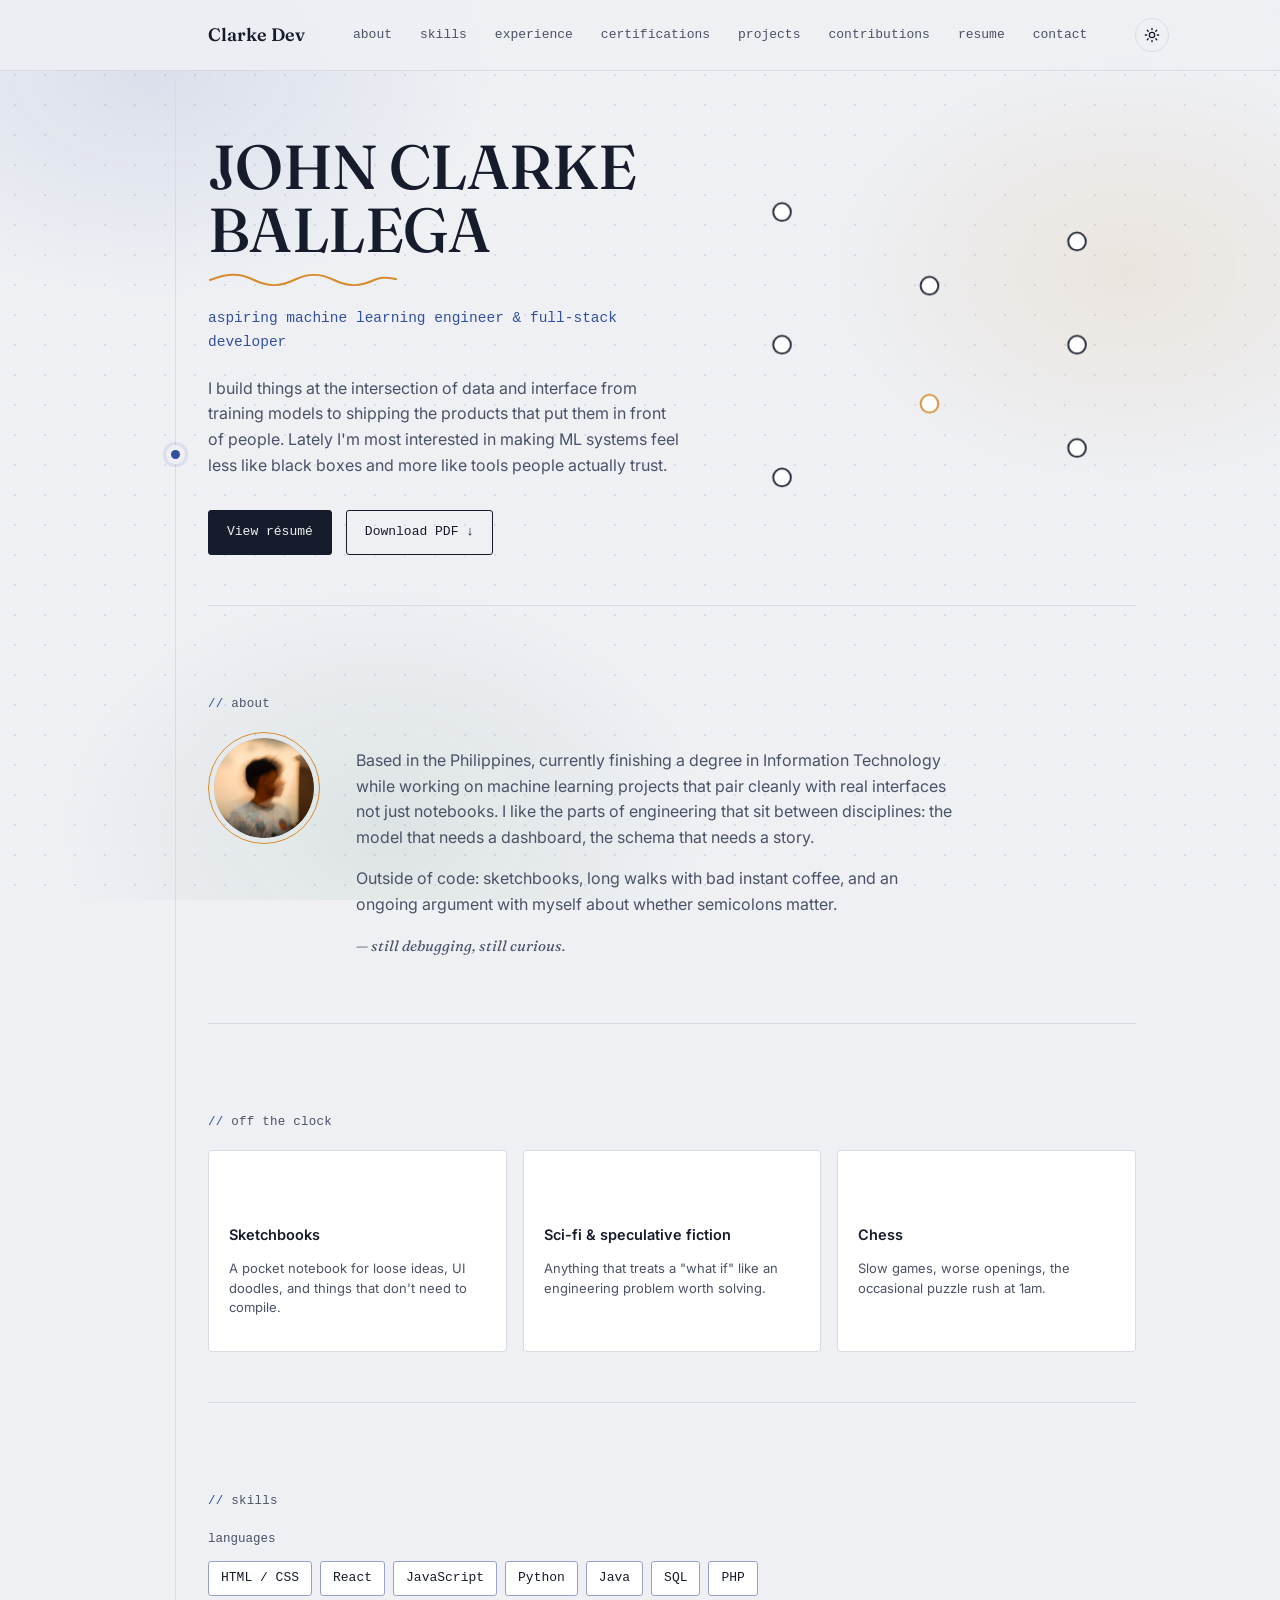
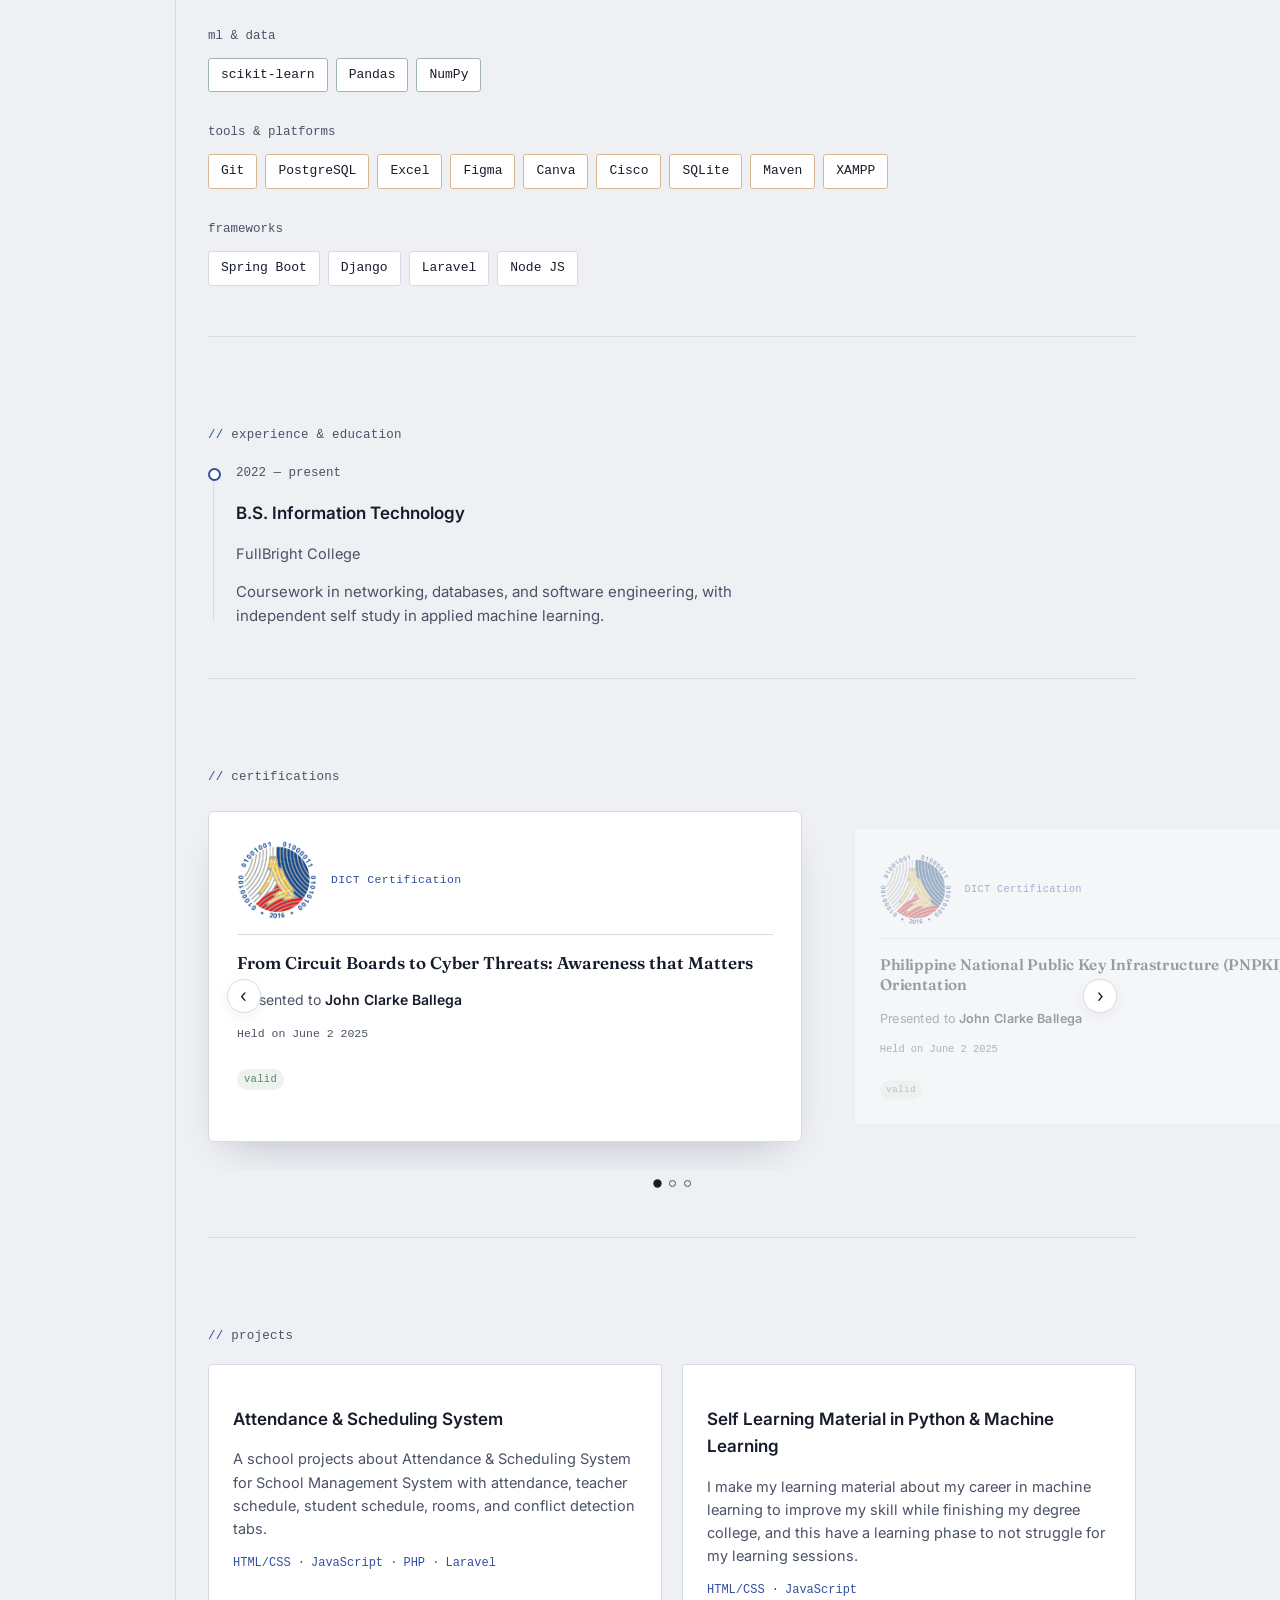
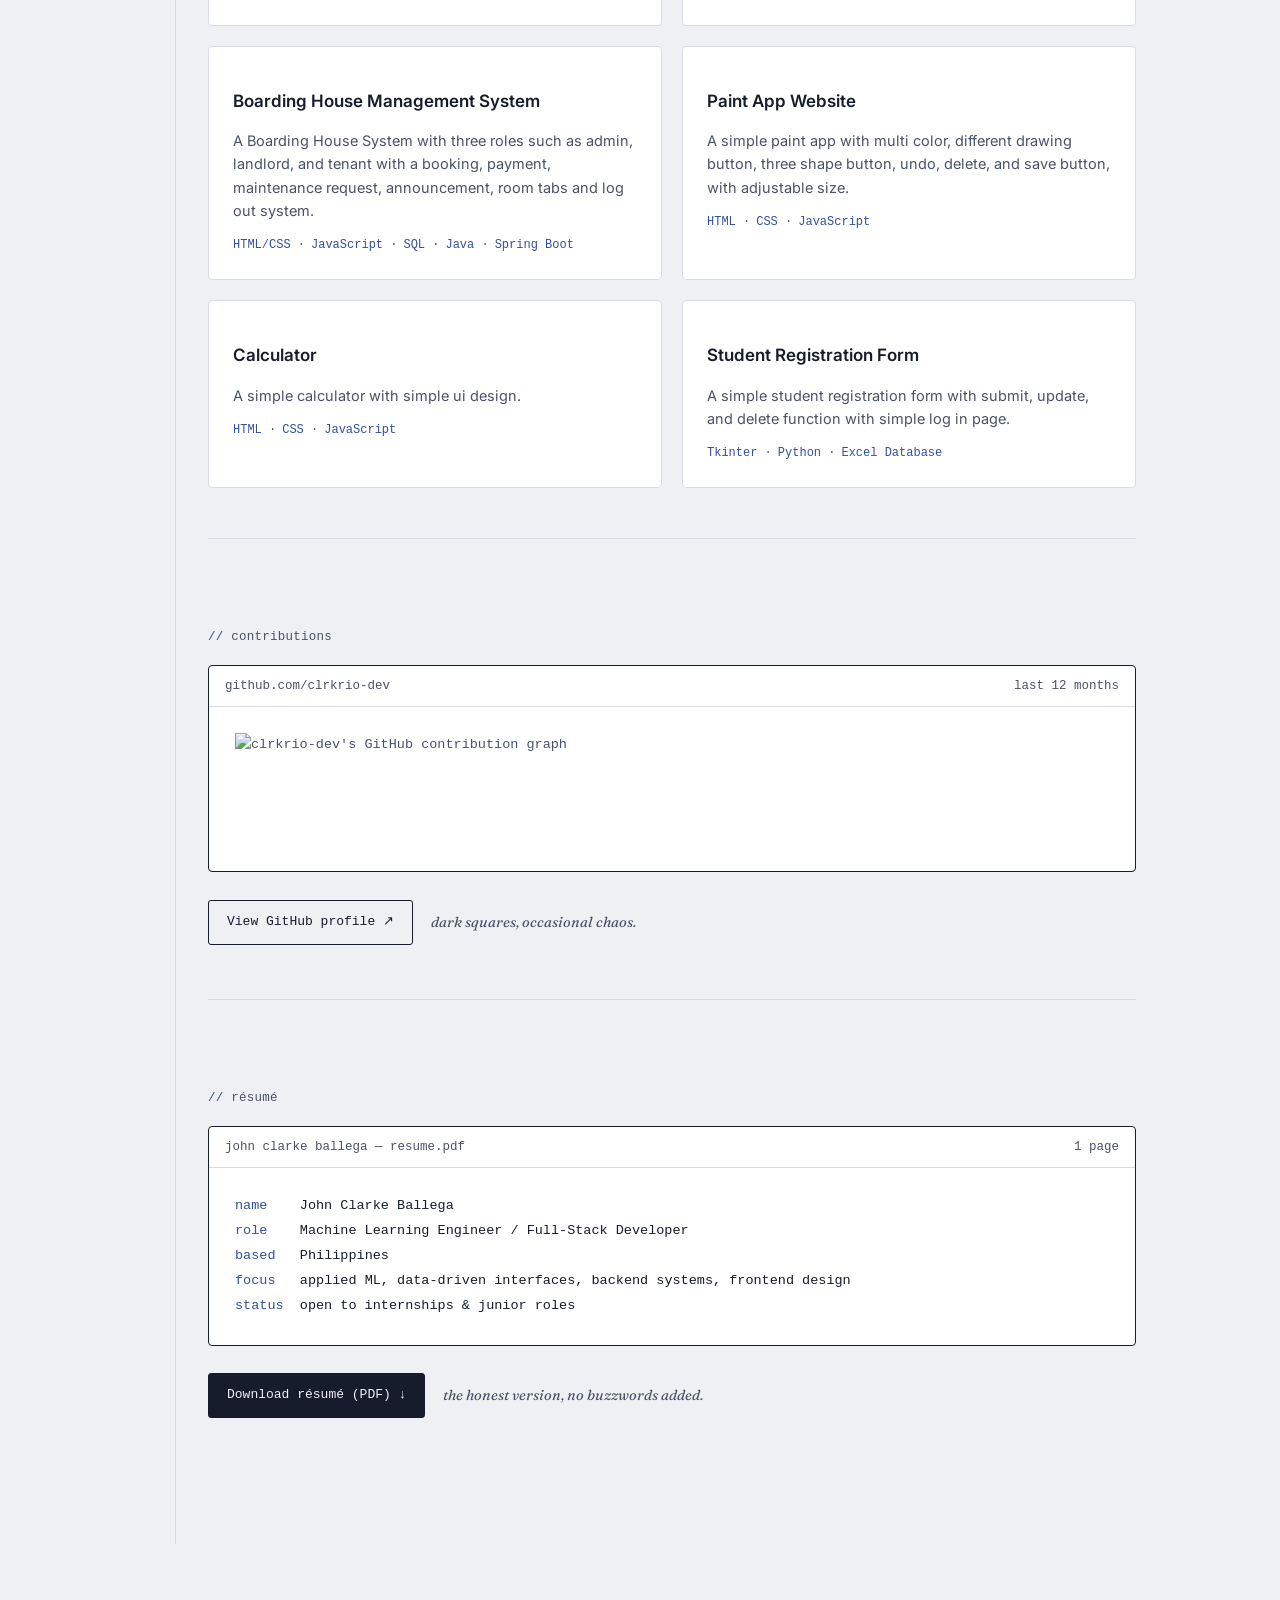
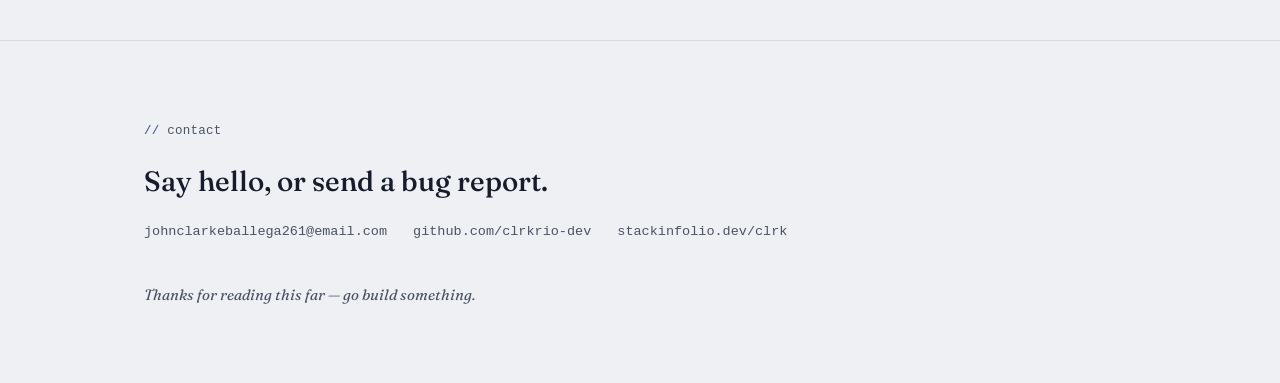
==== commit 8dfa41e4: "V2.2" ====
--- a/index.html
+++ b/index.html
@@ -269,6 +269,7 @@
             <p class="skill-label">languages</p>
             <div class="skill-tags">
               <span class="tag">HTML / CSS</span>
+              <span class="tag">React</span>
               <span class="tag">JavaScript</span>
               <span class="tag">Python</span>
               <span class="tag">Java</span>
@@ -282,8 +283,6 @@
               <span class="tag">scikit-learn</span>
               <span class="tag">Pandas</span>
               <span class="tag">NumPy</span>
-              <span class="tag">TensorFlow</span>
-              <span class="tag">Data Visualization</span>
             </div>
           </div>
           <div class="skill-group tools">
@@ -306,6 +305,7 @@
               <span class="tag">Spring Boot</span>
               <span class="tag">Django</span>
               <span class="tag">Laravel</span>
+              <span class="tag">Node JS</span>
             </div>
           </div>
         </section>
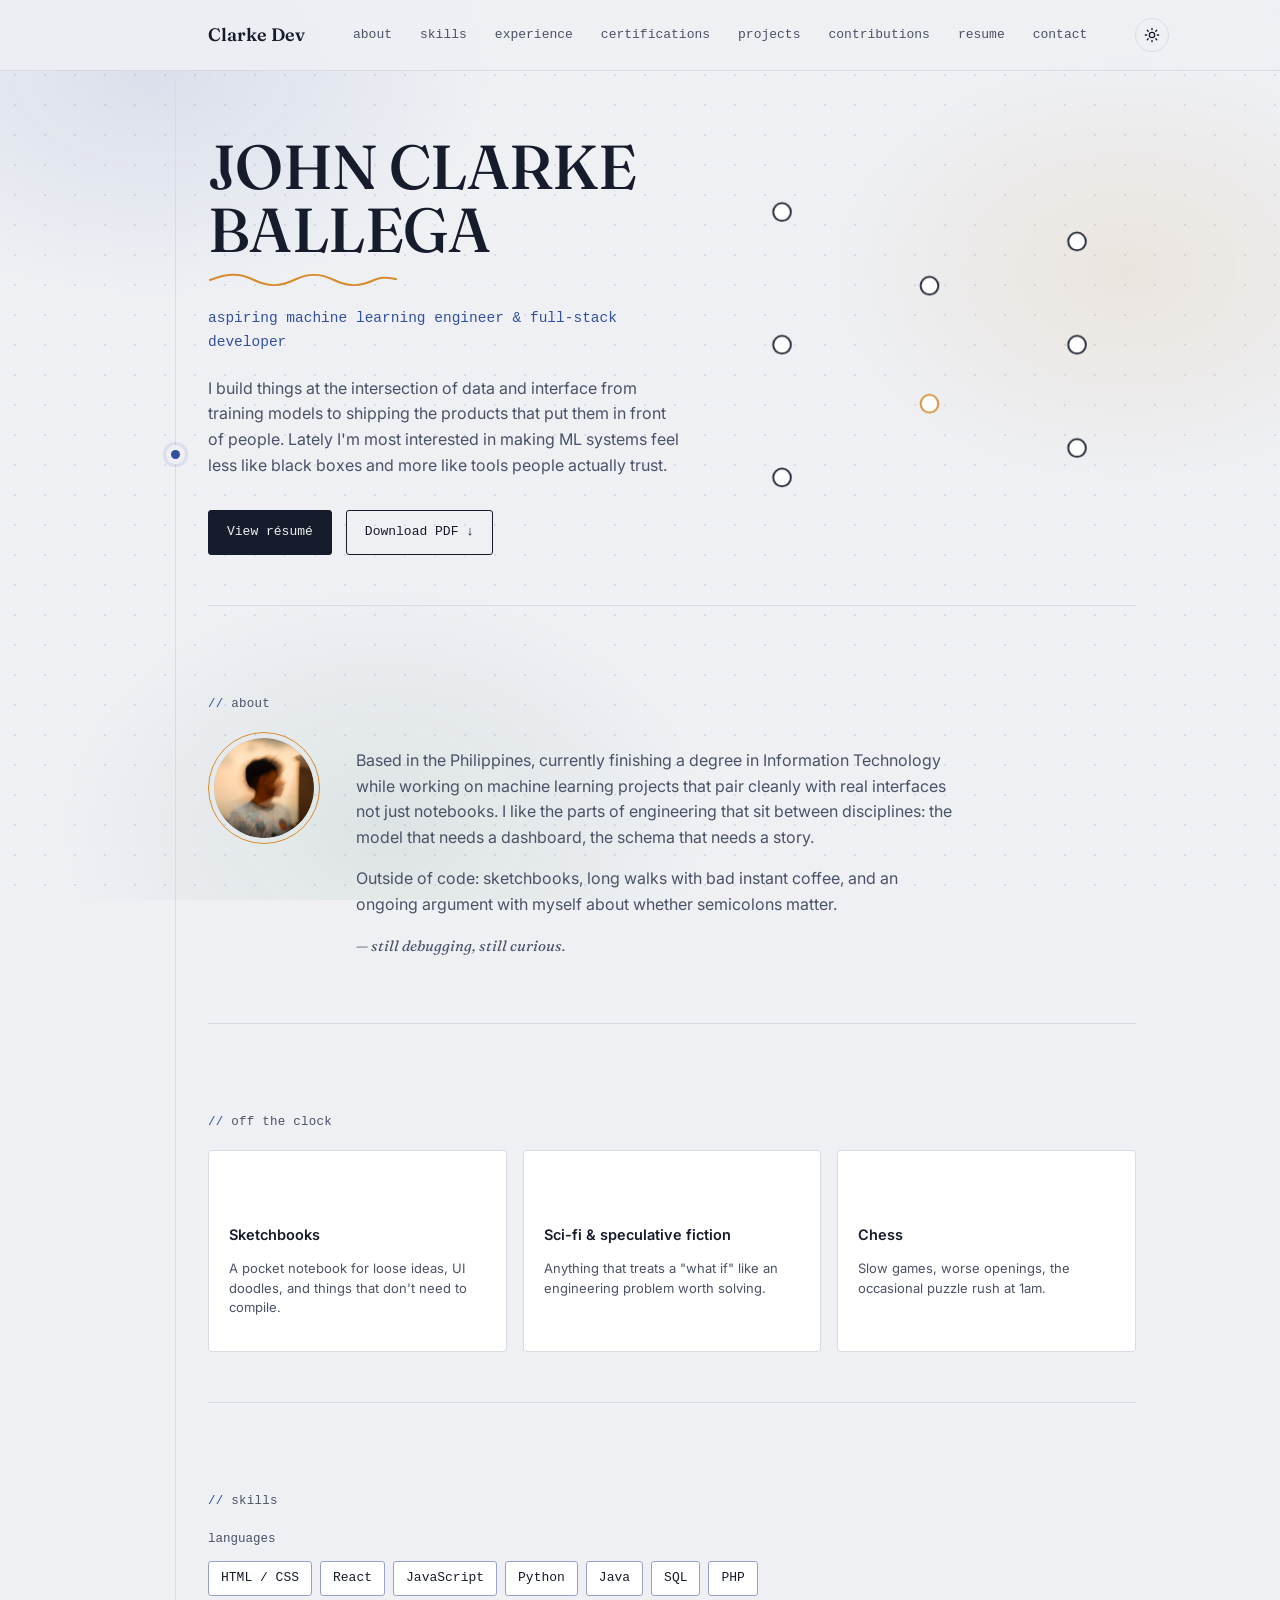
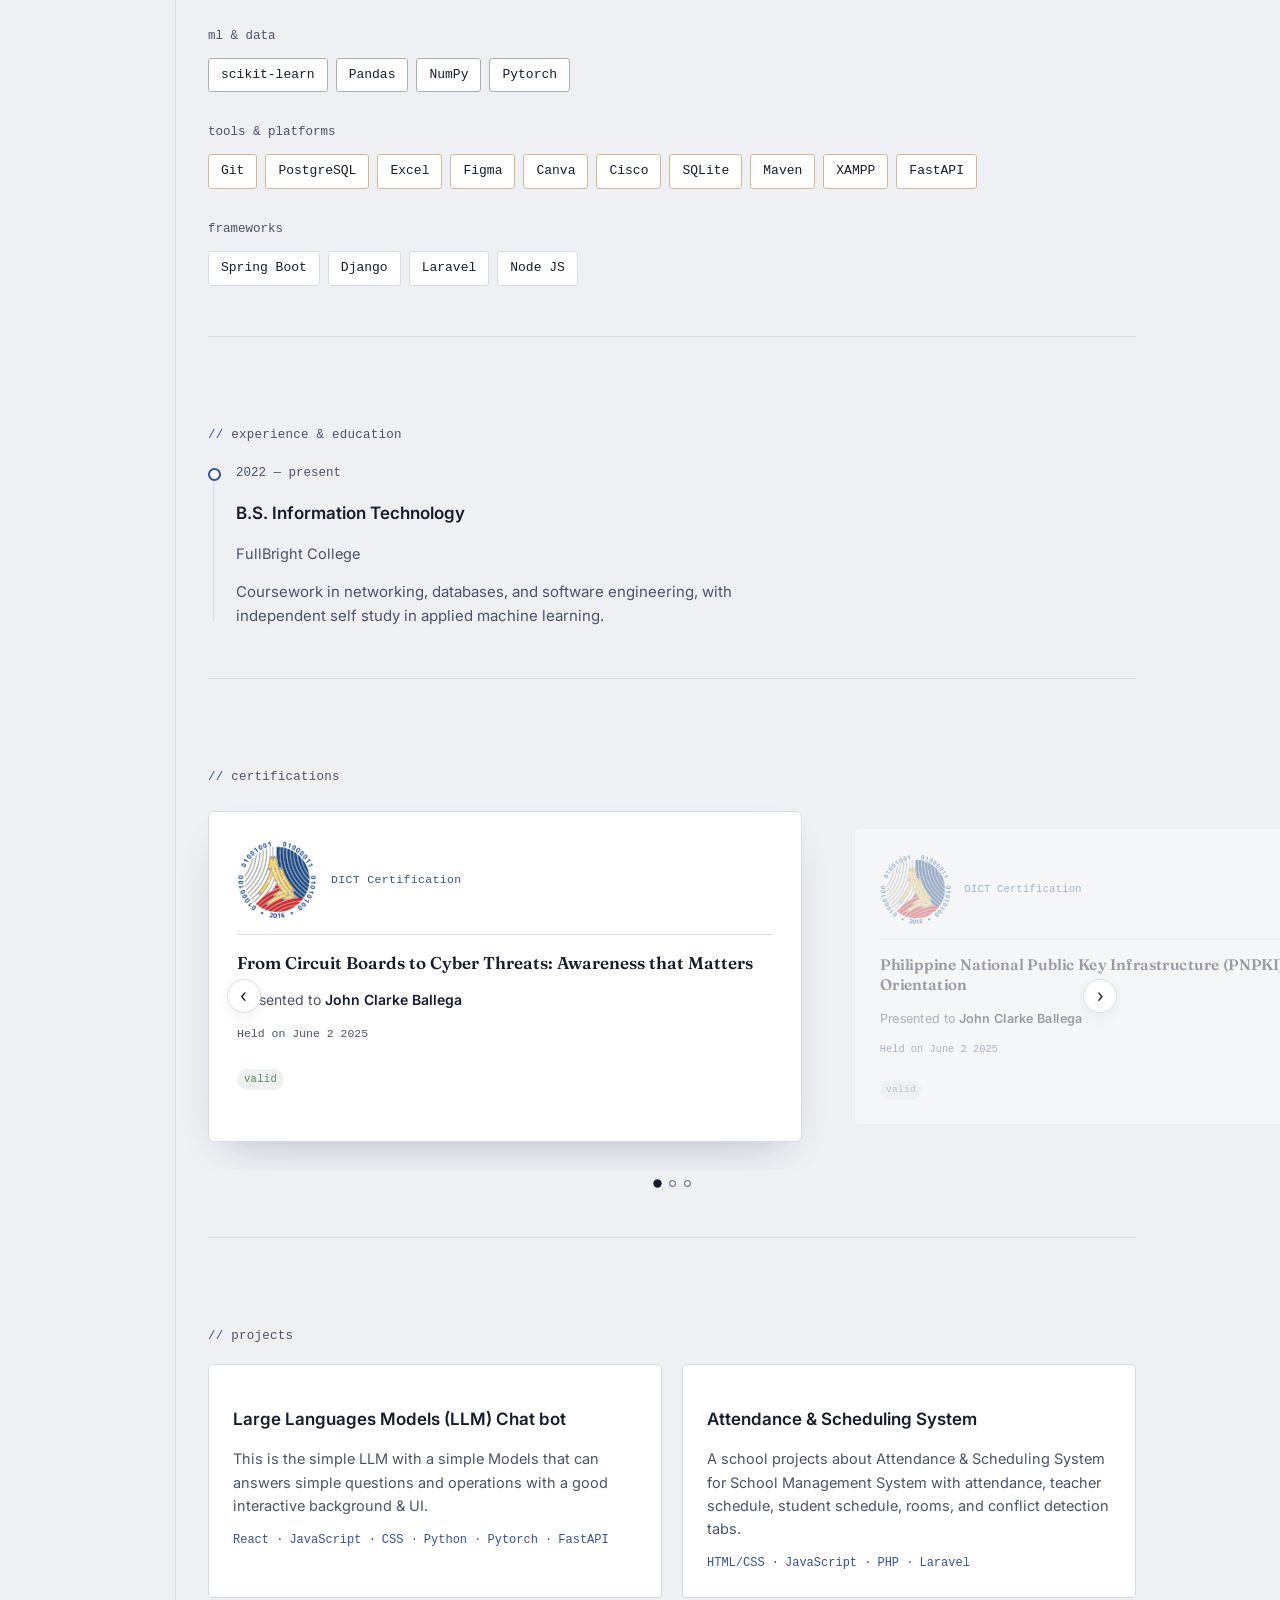
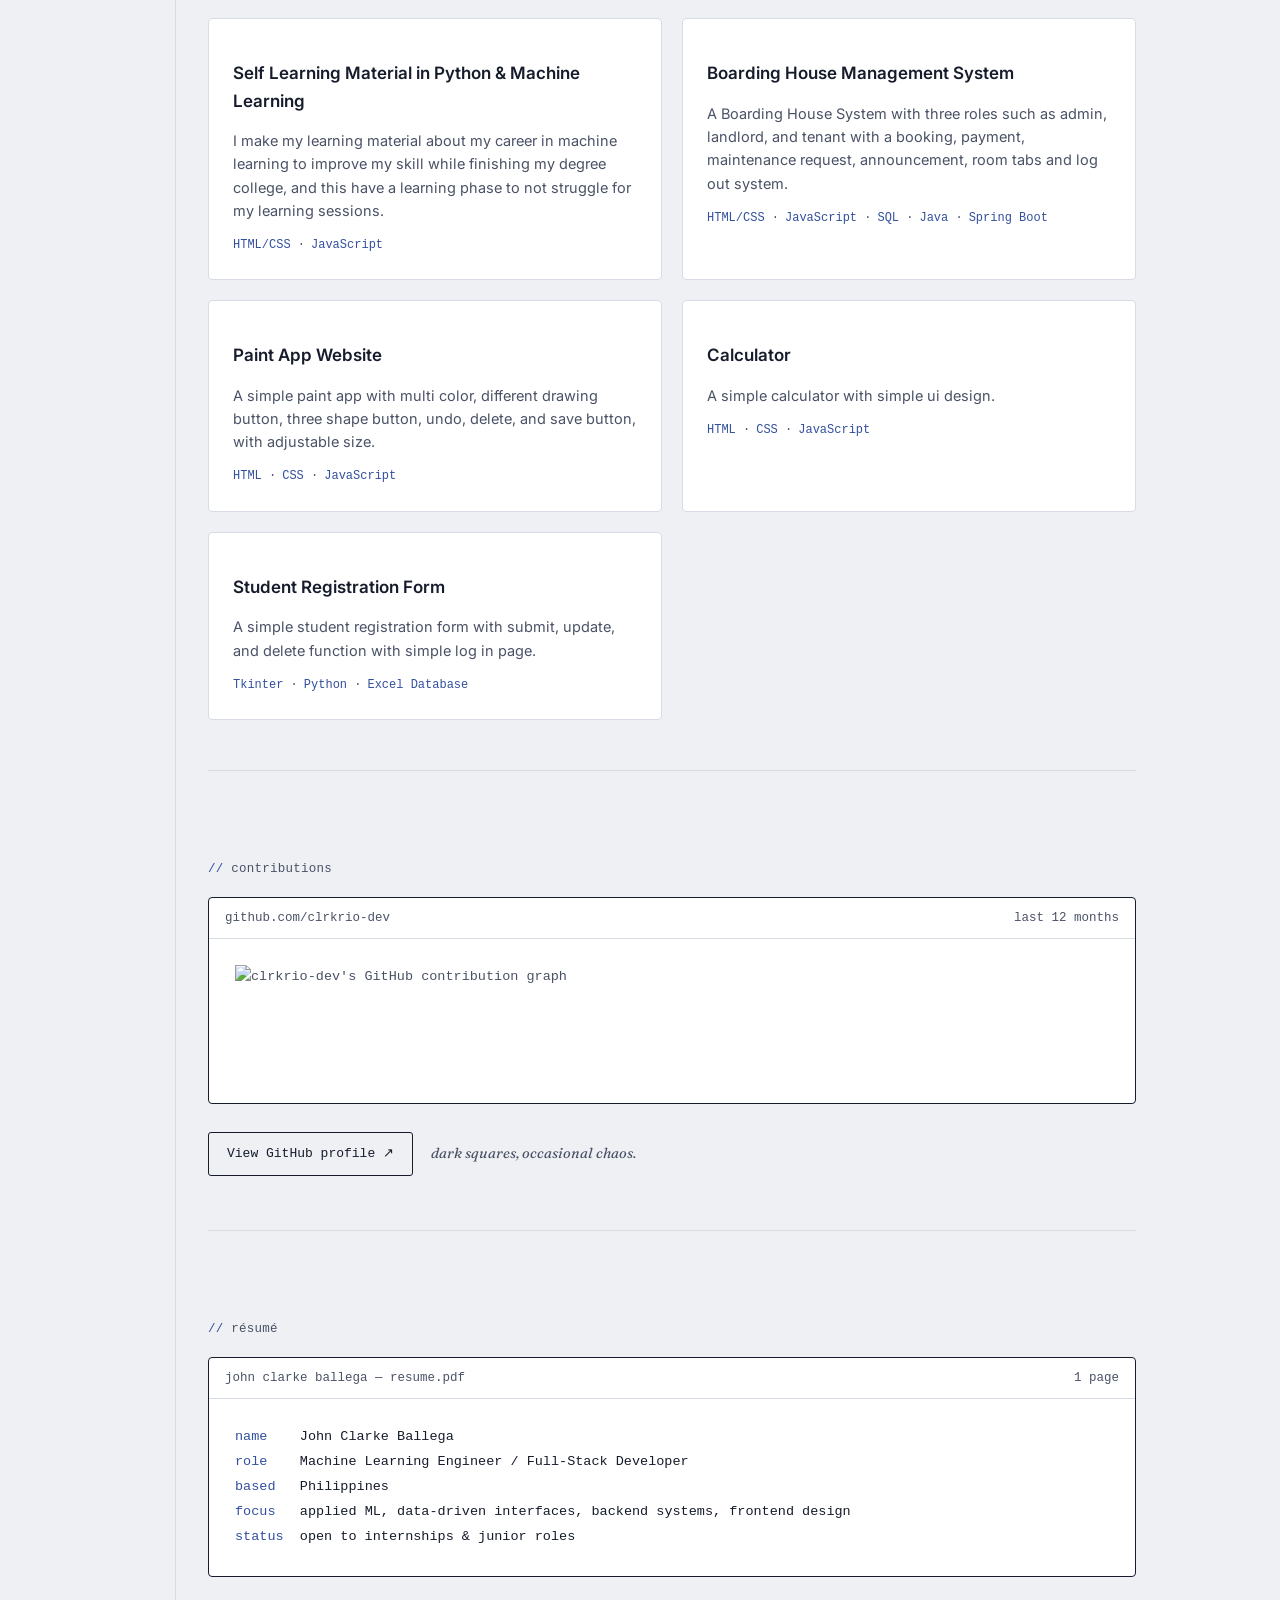
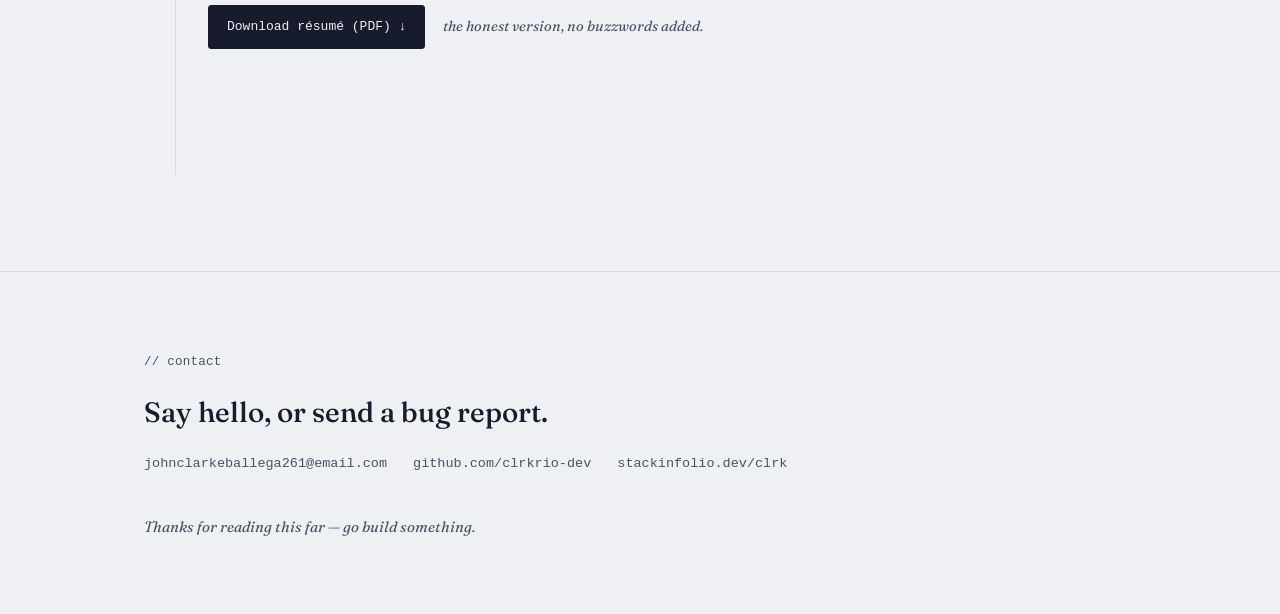
==== commit 08463b27: "V2.3" ====
--- a/index.html
+++ b/index.html
@@ -283,6 +283,7 @@
               <span class="tag">scikit-learn</span>
               <span class="tag">Pandas</span>
               <span class="tag">NumPy</span>
+              <span class="tag">Pytorch</span>
             </div>
           </div>
           <div class="skill-group tools">
@@ -297,6 +298,7 @@
               <span class="tag">SQLite</span>
               <span class="tag">Maven</span>
               <span class="tag">XAMPP</span>
+              <span class="tag">FastAPI</span>
             </div>
           </div>
           <div class="skill-group frameworks">
@@ -408,6 +410,17 @@
           <p class="eyebrow">projects</p>
           <div class="proj-grid">
             <div class="proj-card">
+              <p class="proj-title">Large Languages Models (LLM) Chat bot</p>
+              <p class="proj-desc">
+                This is the simple LLM with a simple Models that can answers simple questions and operations
+                with a good interactive background & UI.
+              </p>
+              <div class="proj-stack">
+                <span>React</span><span>JavaScript</span><span>CSS</span><span>Python</span
+                ><span>Pytorch</span><span>FastAPI</span>
+              </div>
+            </div>
+            <div class="proj-card">
               <p class="proj-title">Attendance & Scheduling System</p>
               <p class="proj-desc">
                 A school projects about Attendance & Scheduling System for
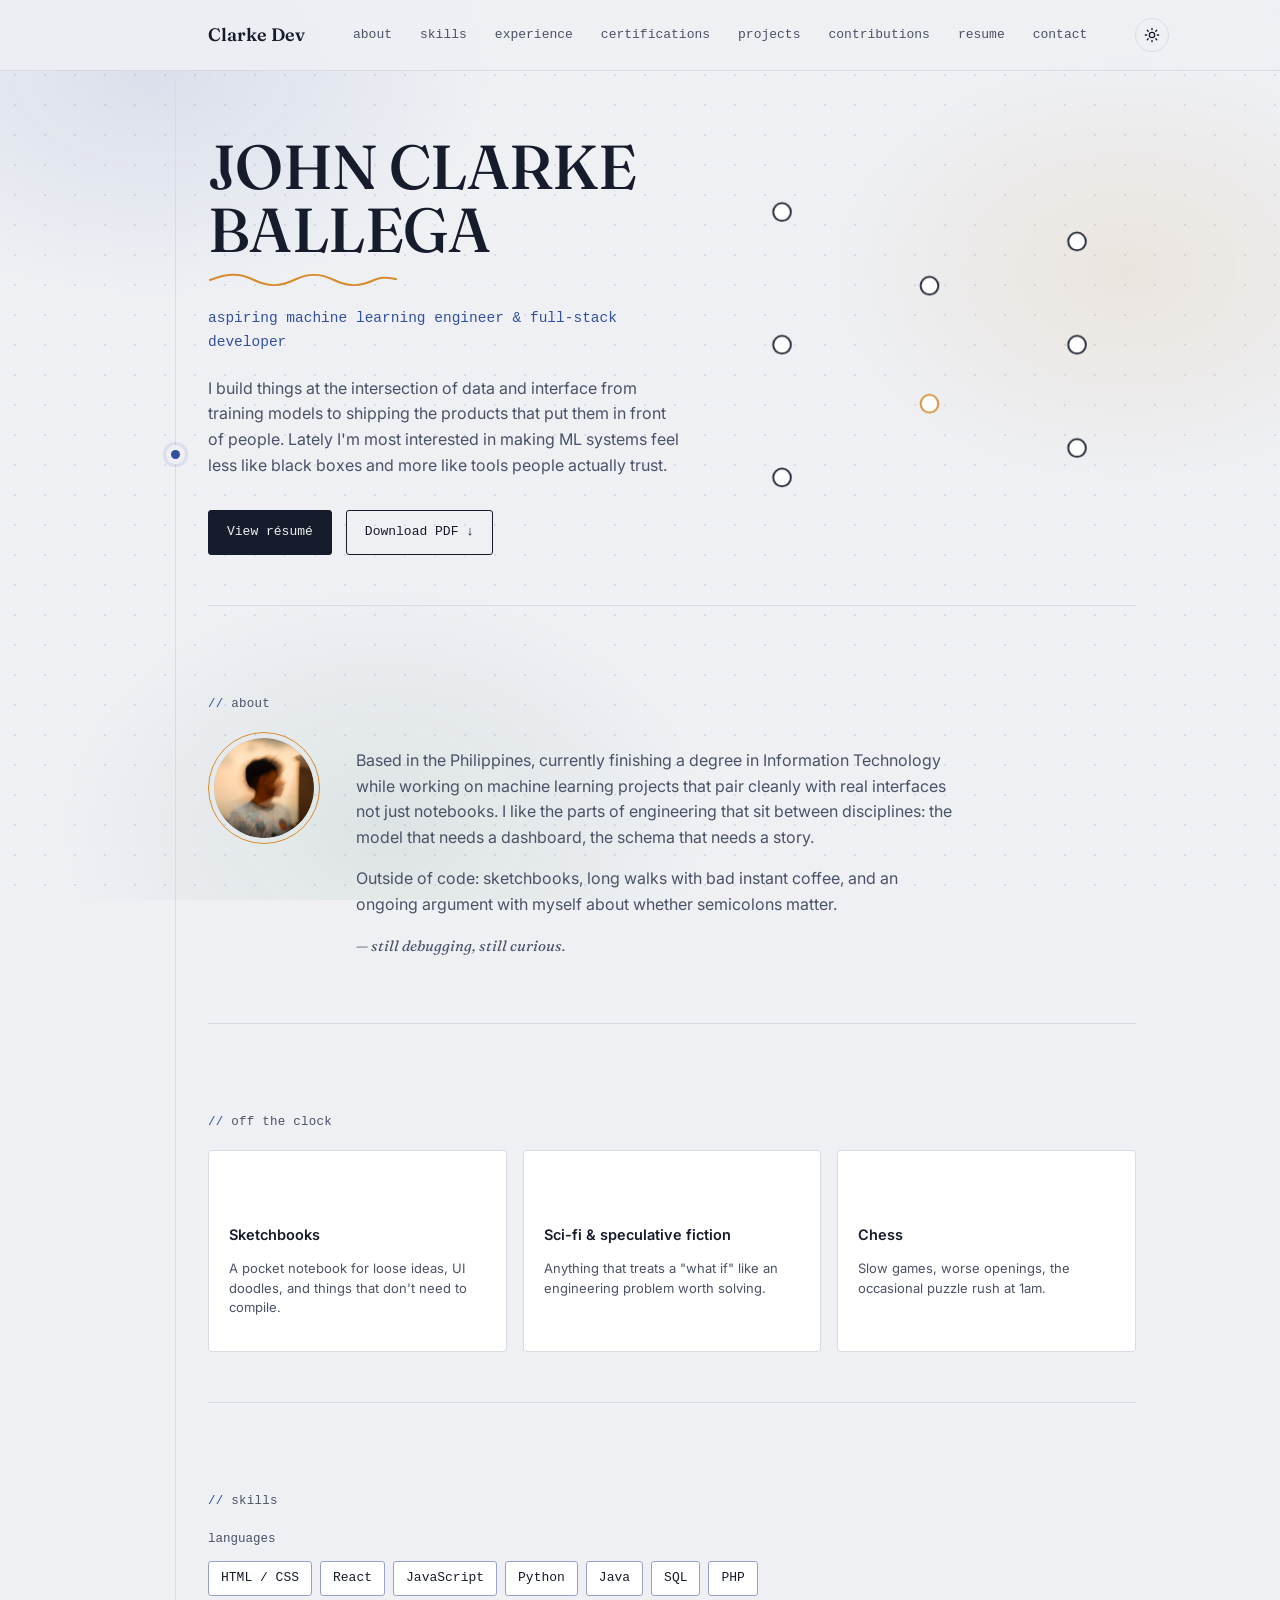
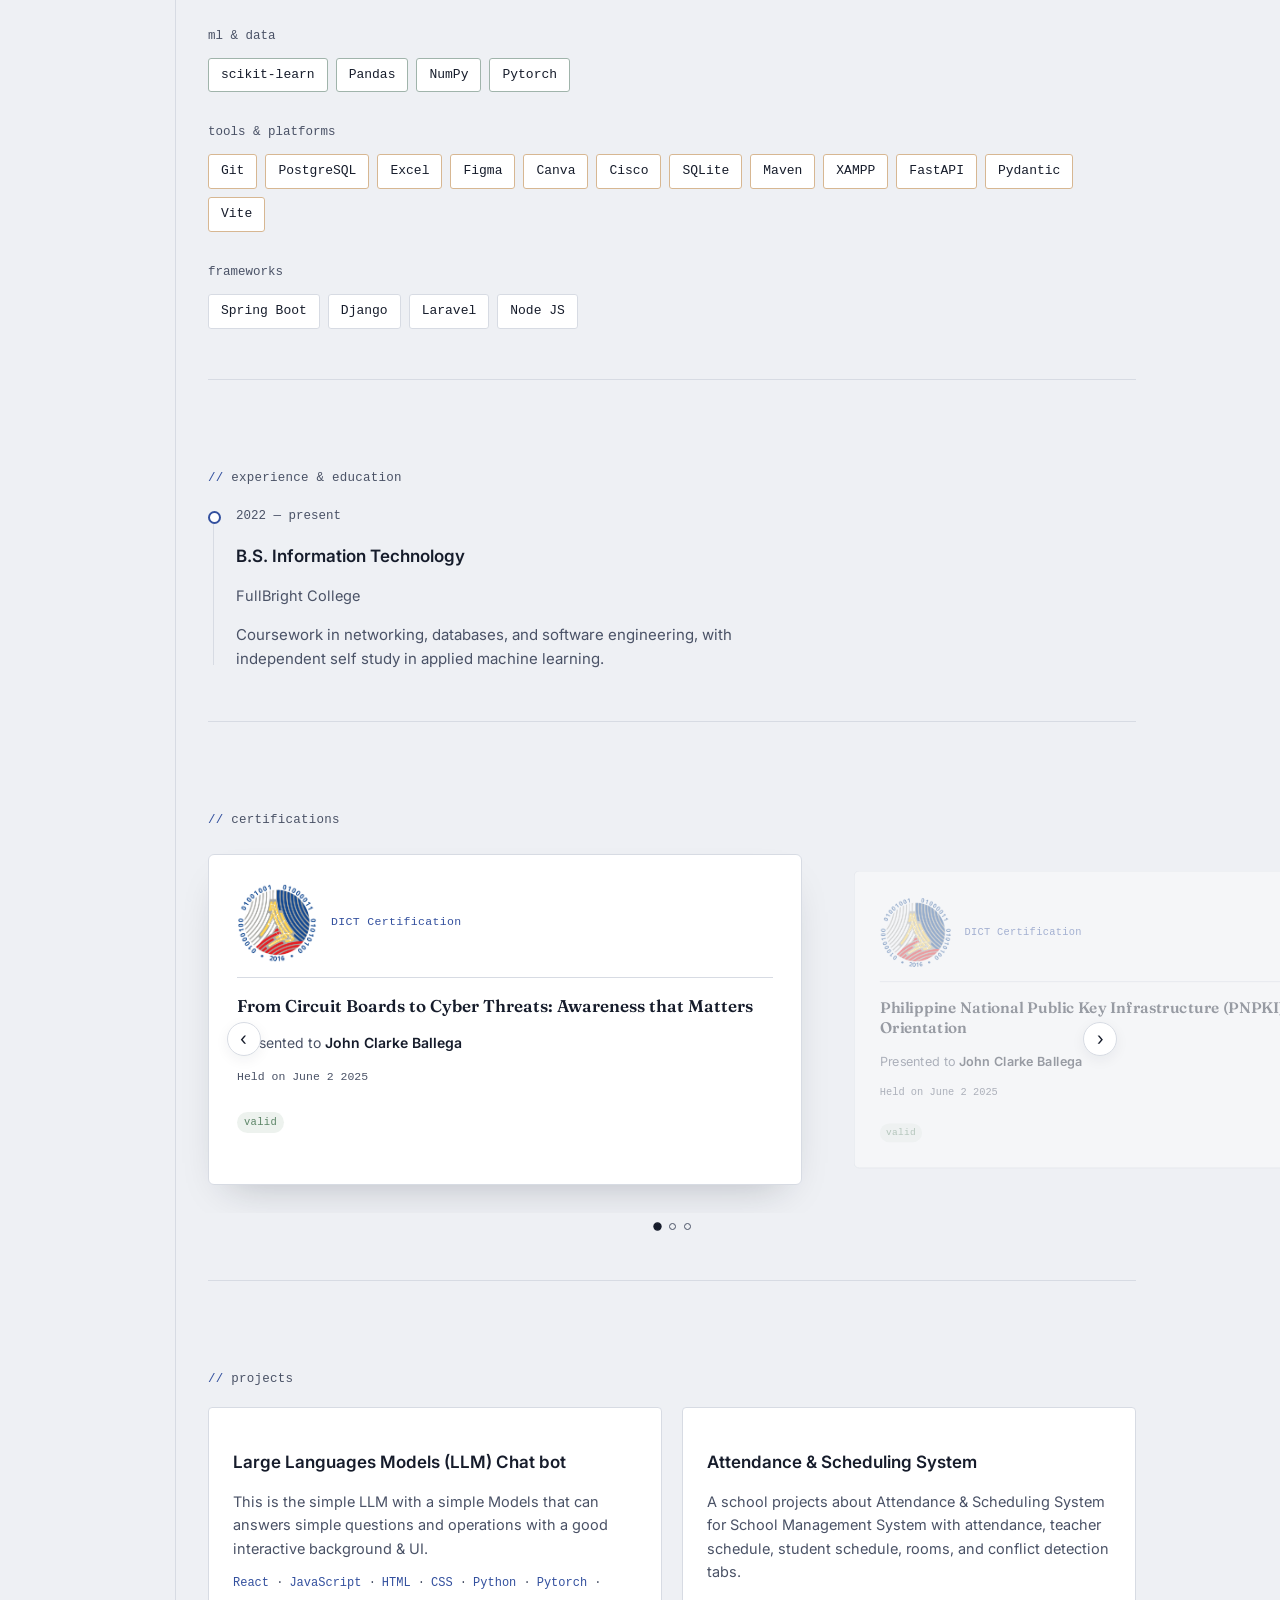
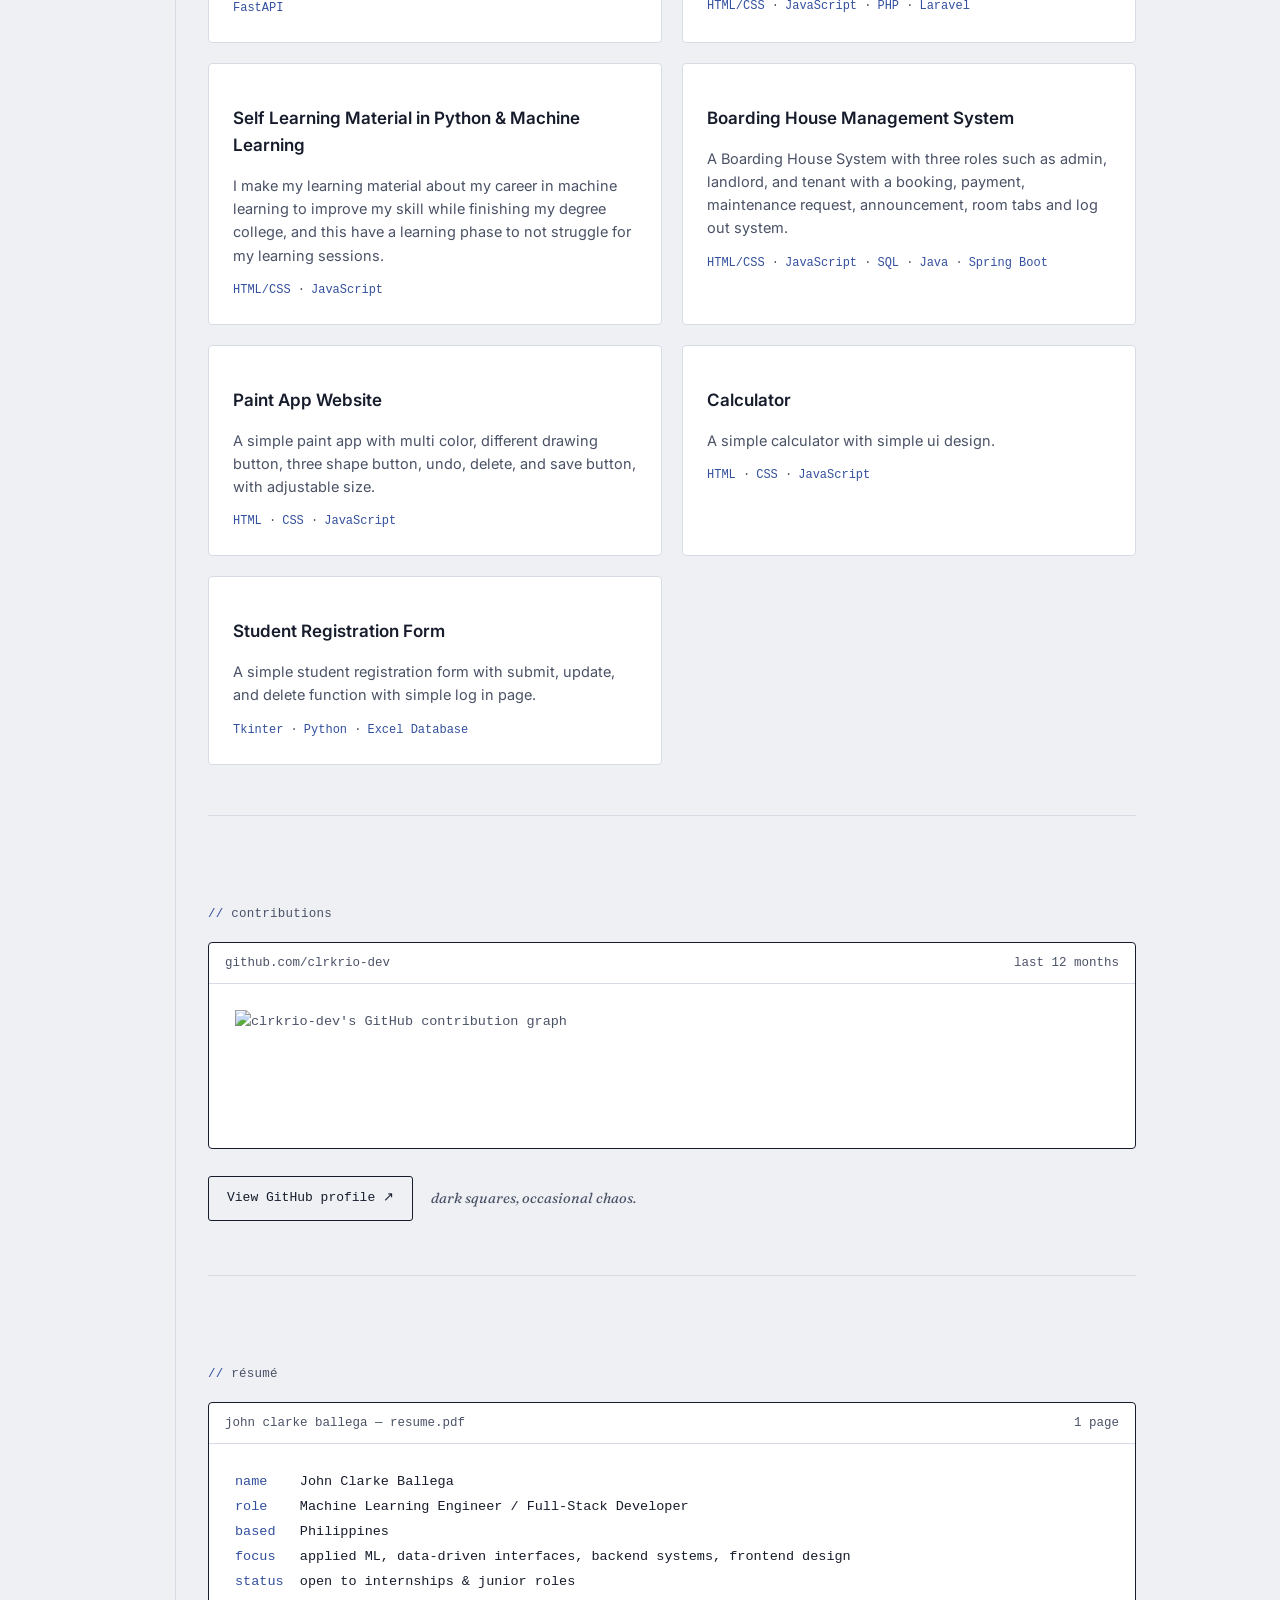
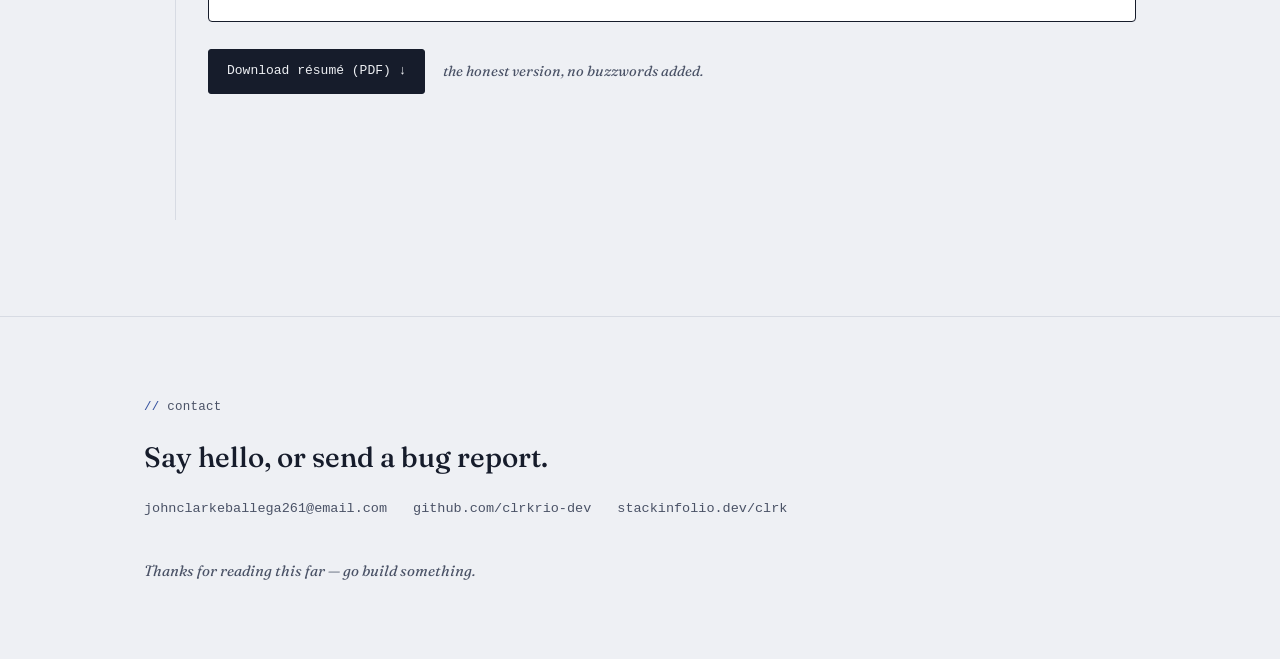
==== commit 9e02d66b: "V2.4" ====
--- a/index.html
+++ b/index.html
@@ -299,6 +299,8 @@
               <span class="tag">Maven</span>
               <span class="tag">XAMPP</span>
               <span class="tag">FastAPI</span>
+              <span class="tag">Pydantic</span>
+              <span class="tag">Vite</span>
             </div>
           </div>
           <div class="skill-group frameworks">
@@ -412,12 +414,14 @@
             <div class="proj-card">
               <p class="proj-title">Large Languages Models (LLM) Chat bot</p>
               <p class="proj-desc">
-                This is the simple LLM with a simple Models that can answers simple questions and operations
-                with a good interactive background & UI.
-              </p>
-              <div class="proj-stack">
-                <span>React</span><span>JavaScript</span><span>CSS</span><span>Python</span
-                ><span>Pytorch</span><span>FastAPI</span>
+                This is the simple LLM with a simple Models that can answers
+                simple questions and operations with a good interactive
+                background & UI.
+              </p>
+              <div class="proj-stack">
+                <span>React</span><span>JavaScript</span><span>HTML</span
+                ><span>CSS</span><span>Python</span><span>Pytorch</span
+                ><span>FastAPI</span>
               </div>
             </div>
             <div class="proj-card">
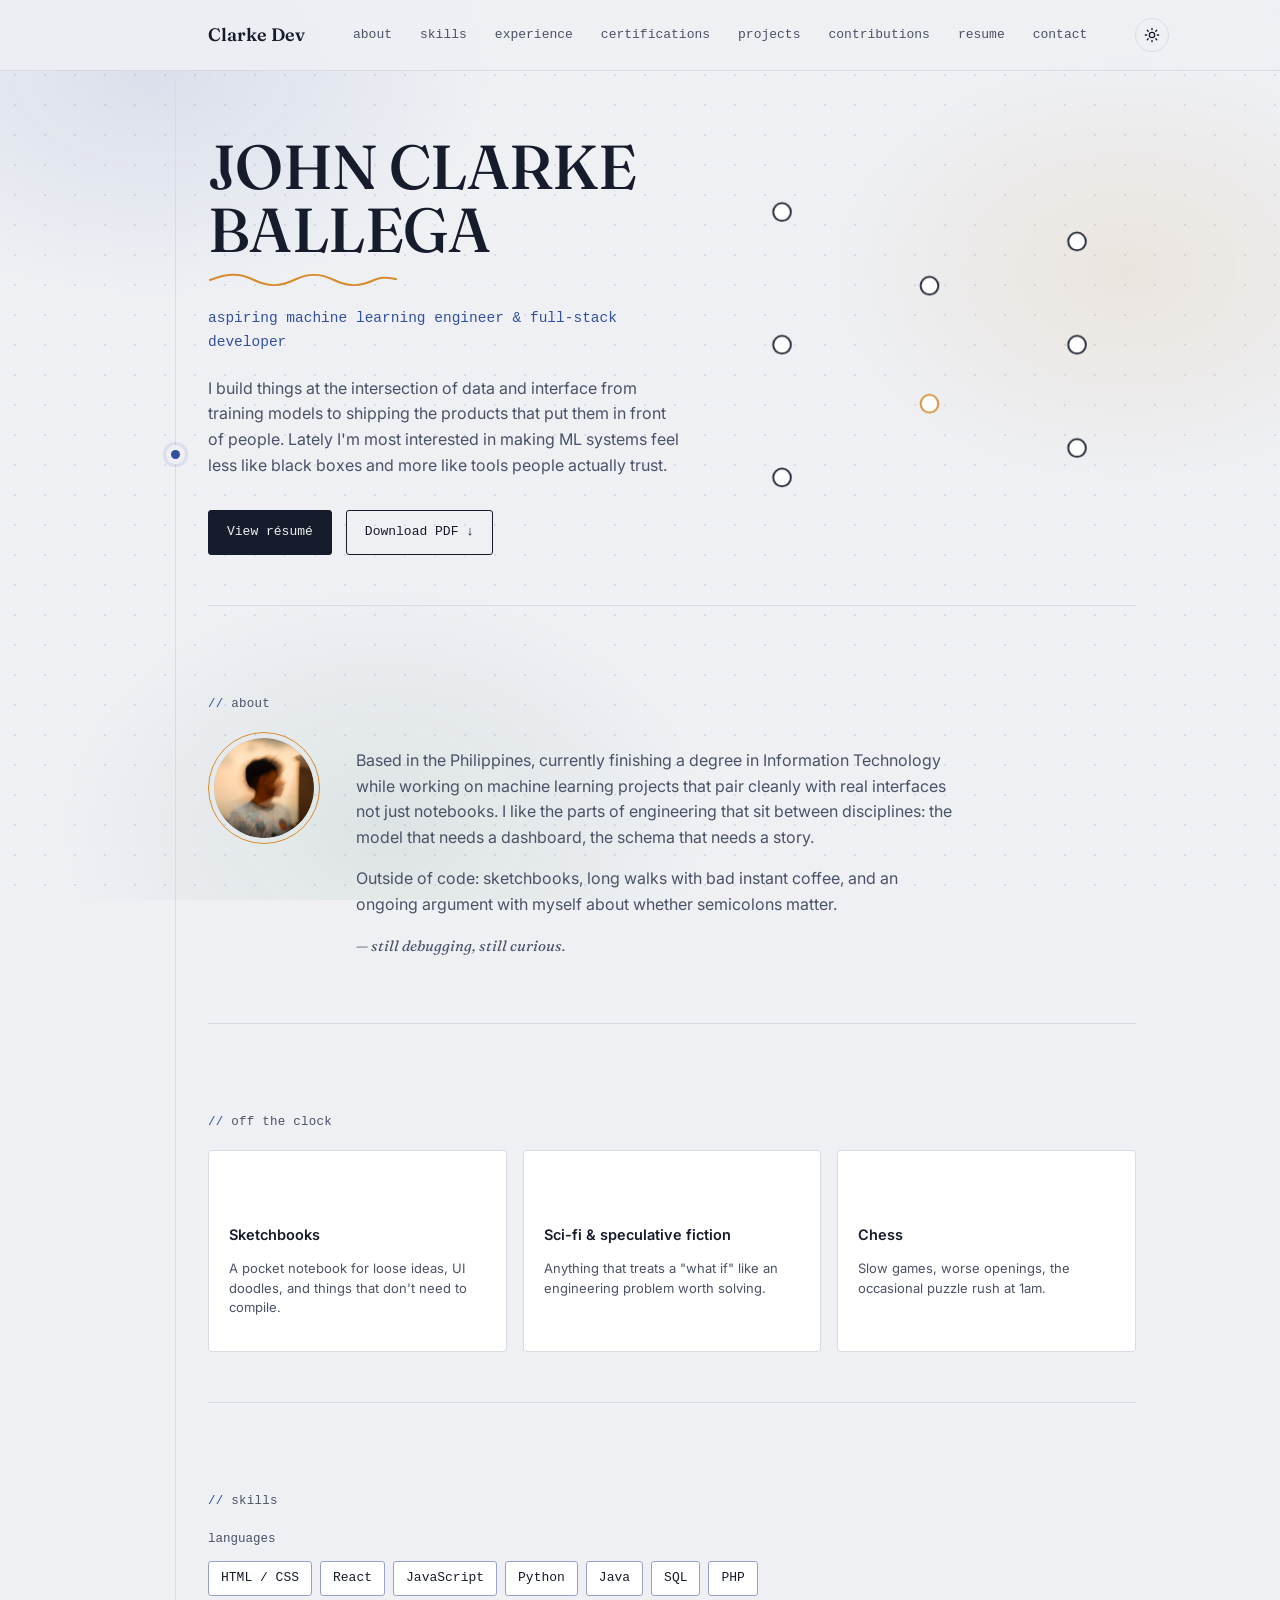
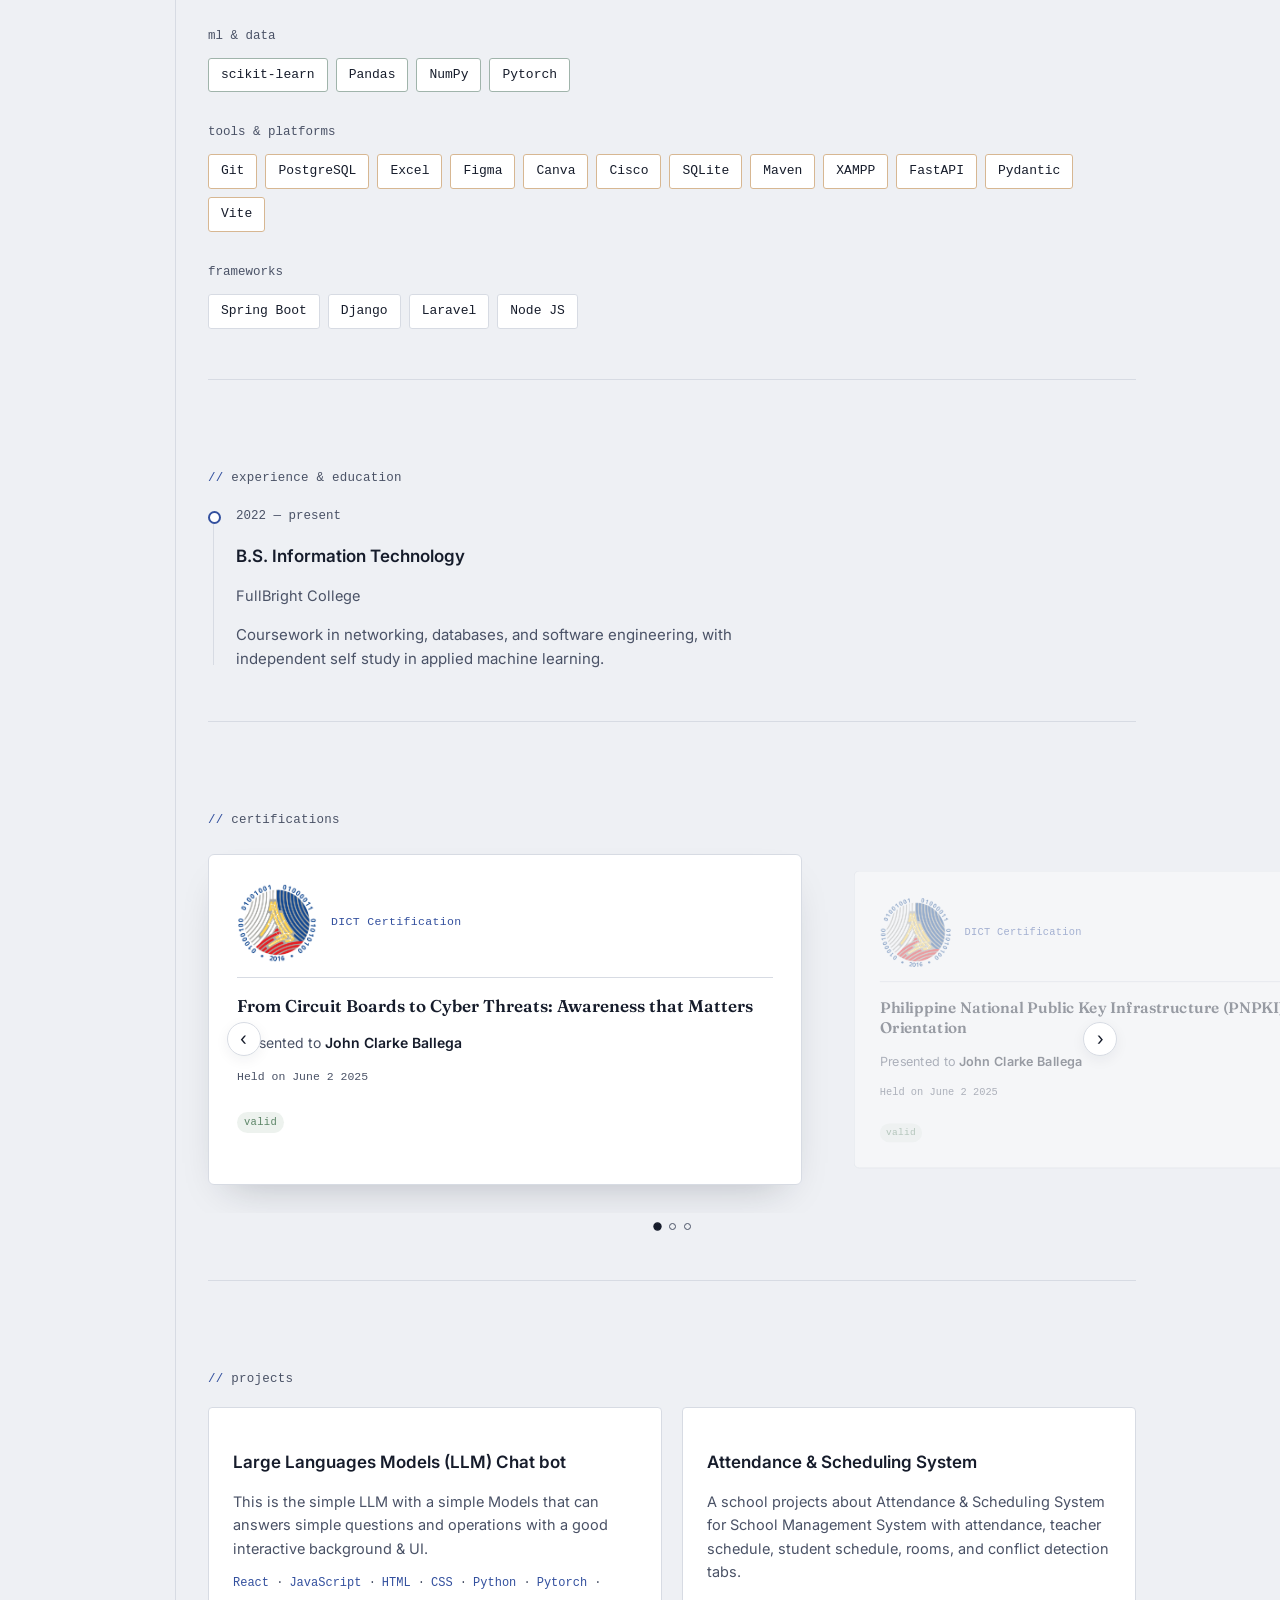
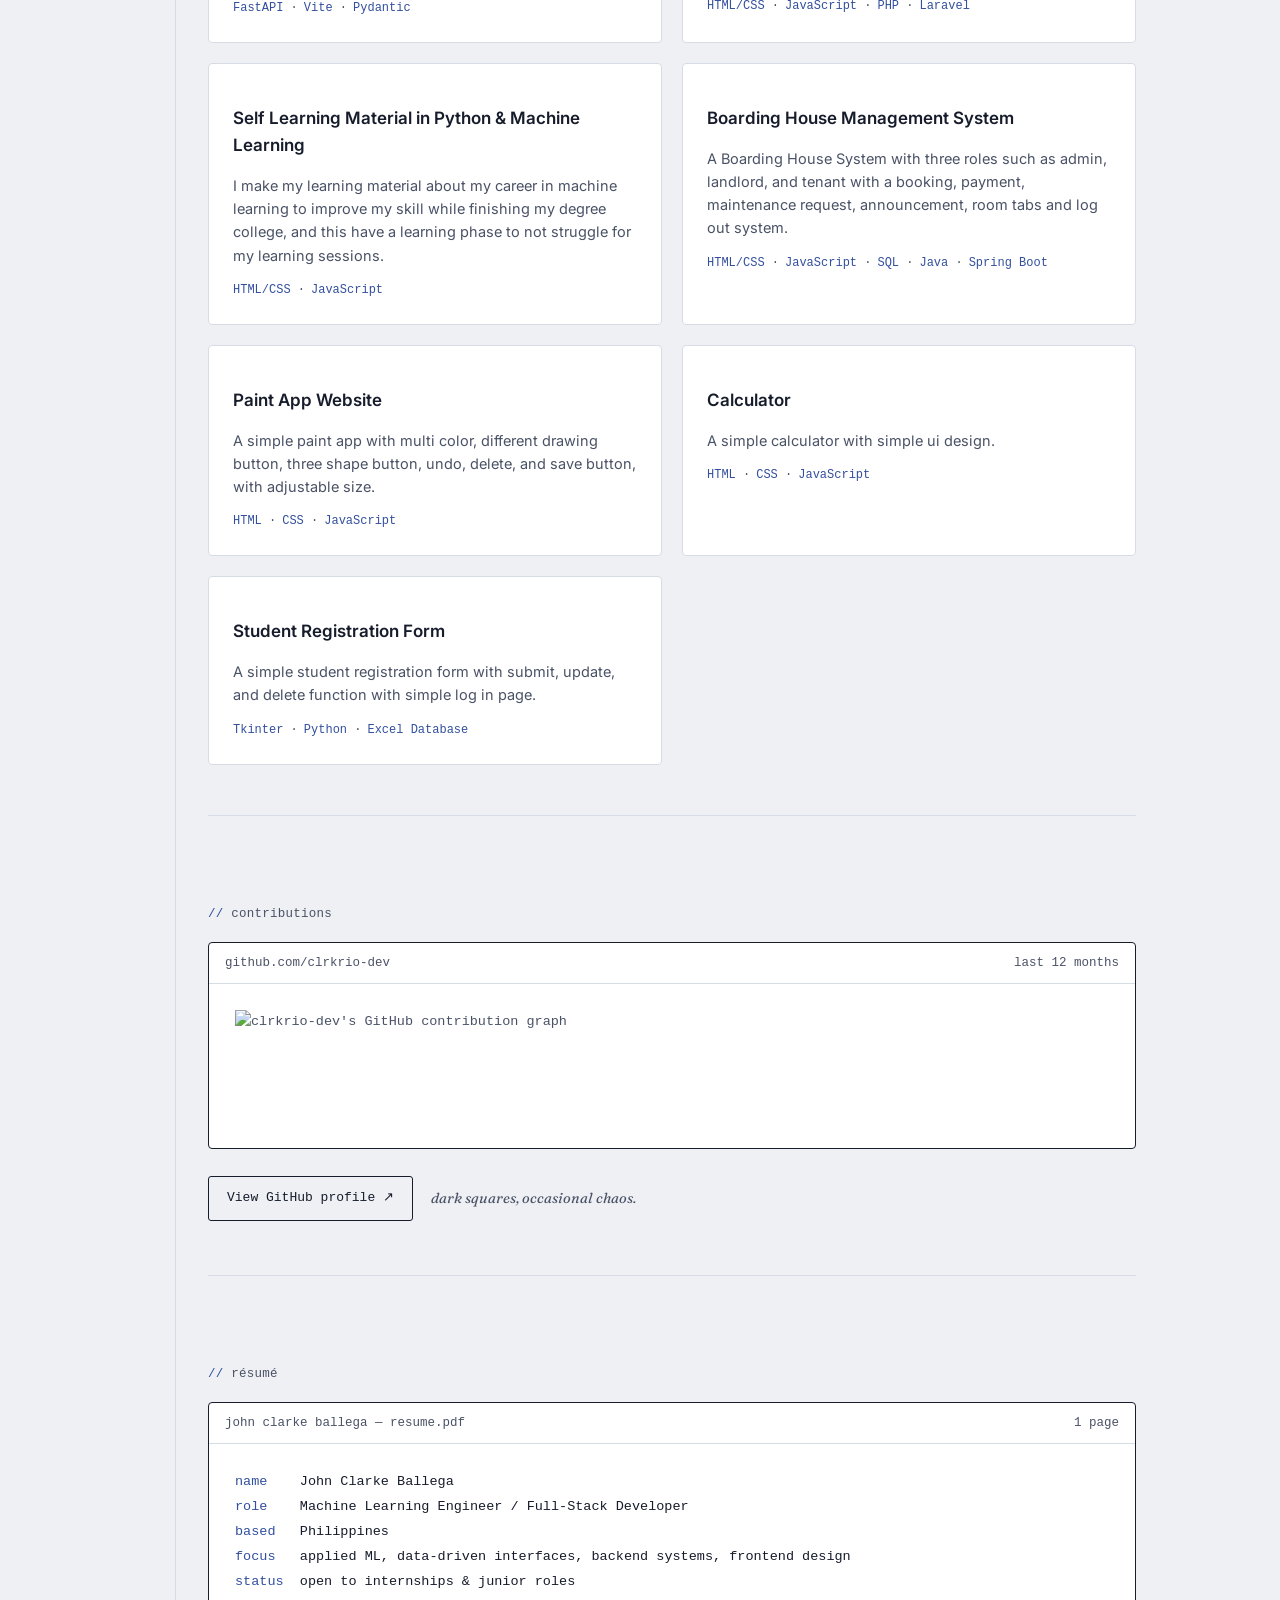
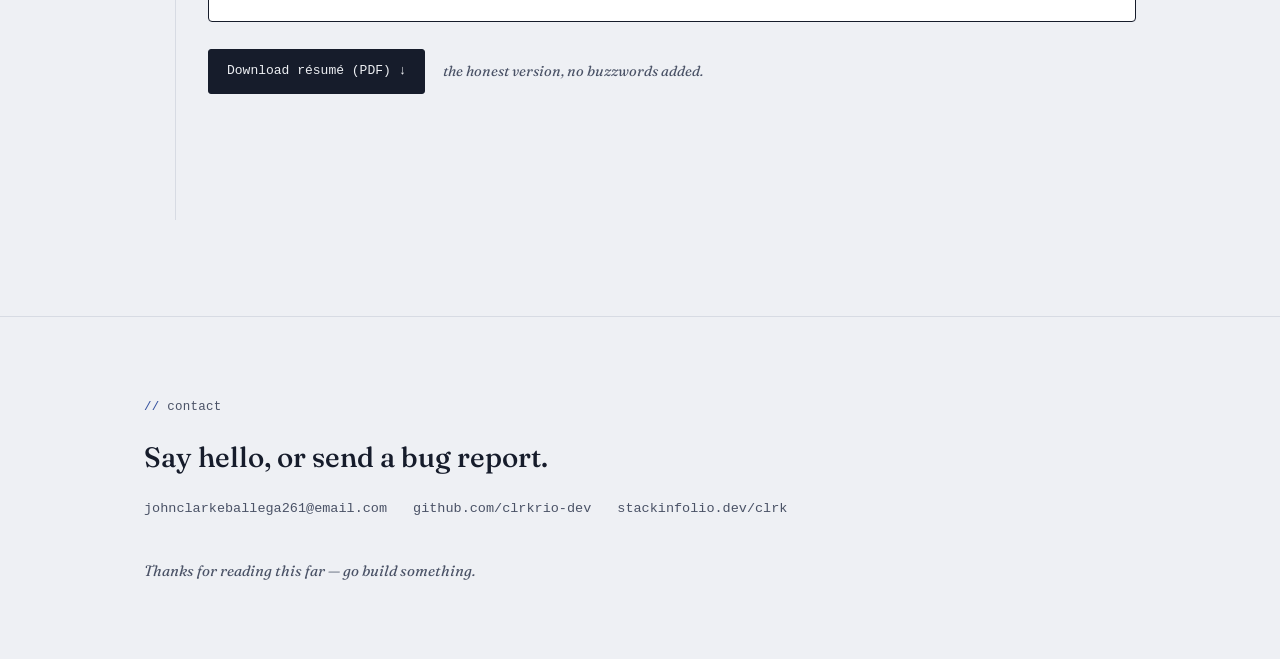
==== commit bcc64069: "V2.5" ====
--- a/index.html
+++ b/index.html
@@ -421,7 +421,7 @@
               <div class="proj-stack">
                 <span>React</span><span>JavaScript</span><span>HTML</span
                 ><span>CSS</span><span>Python</span><span>Pytorch</span
-                ><span>FastAPI</span>
+                ><span>FastAPI</span><span>Vite</span><span>Pydantic</span>
               </div>
             </div>
             <div class="proj-card">
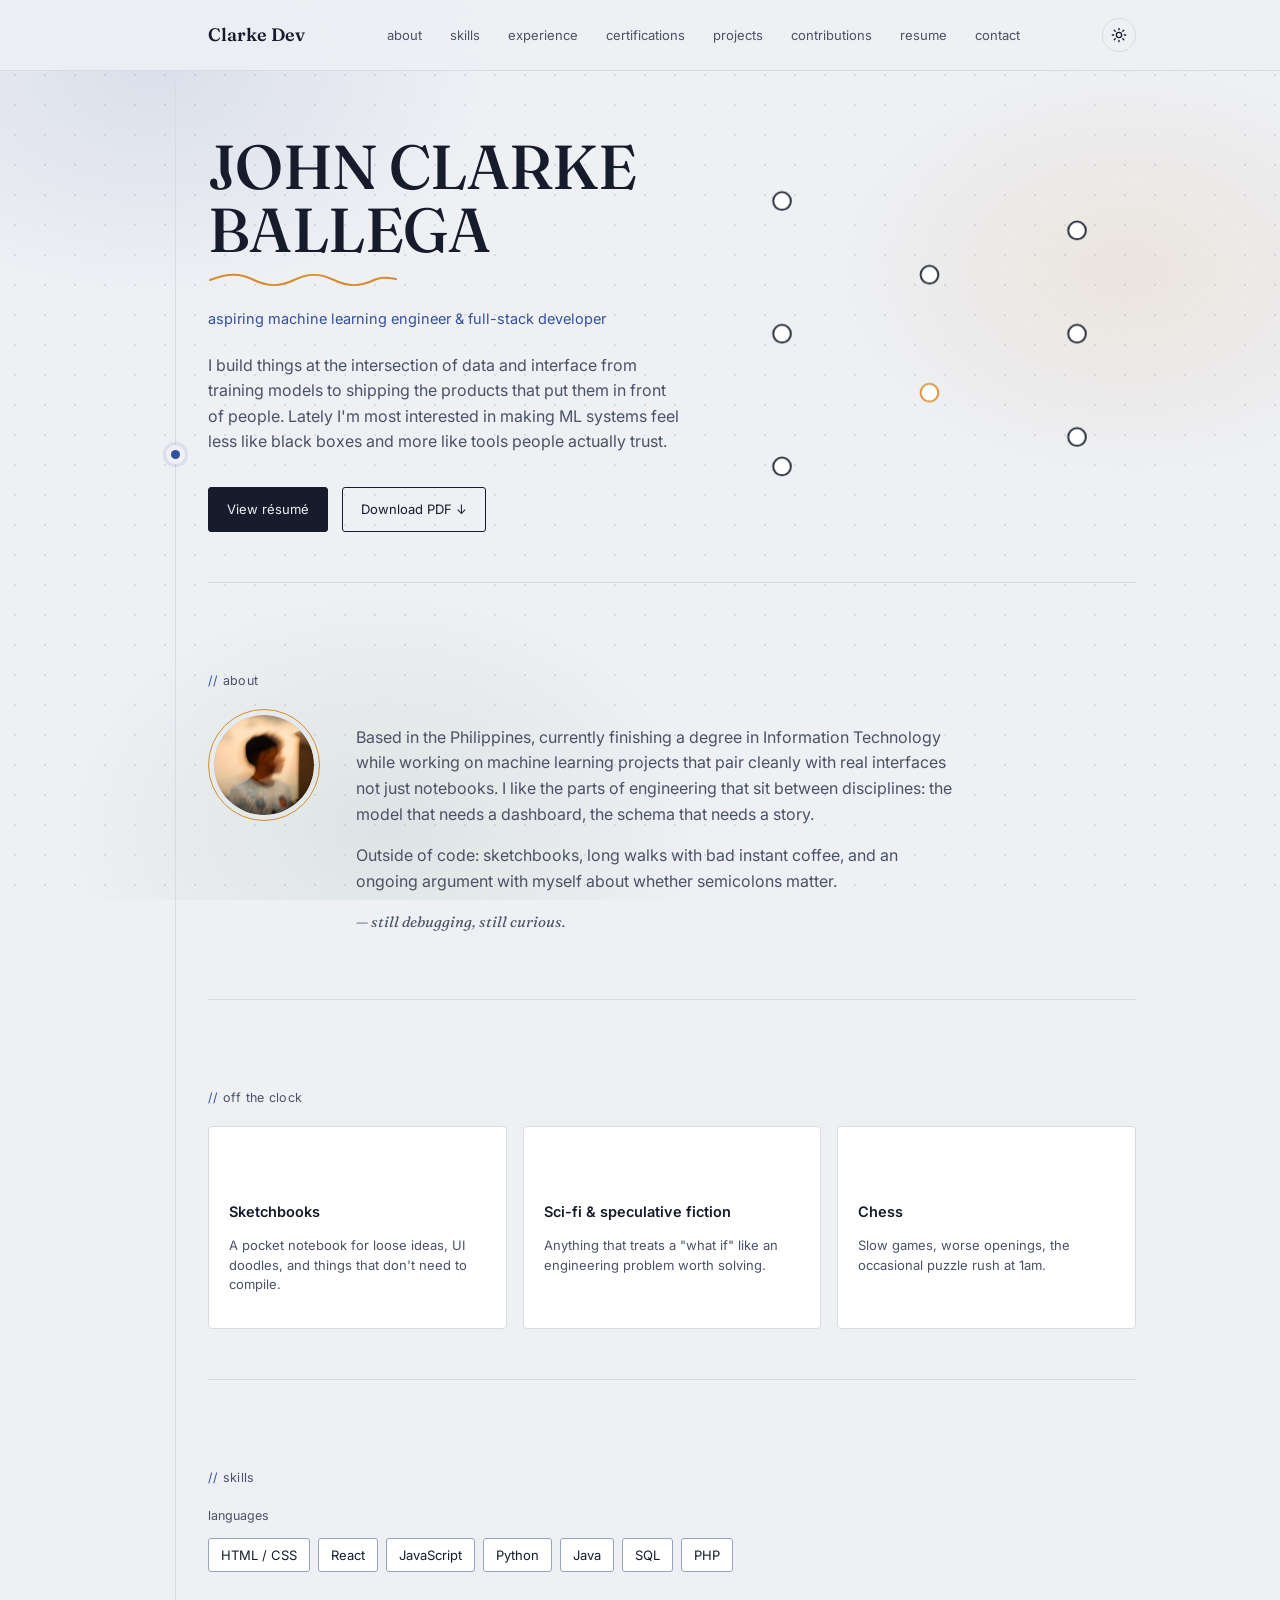
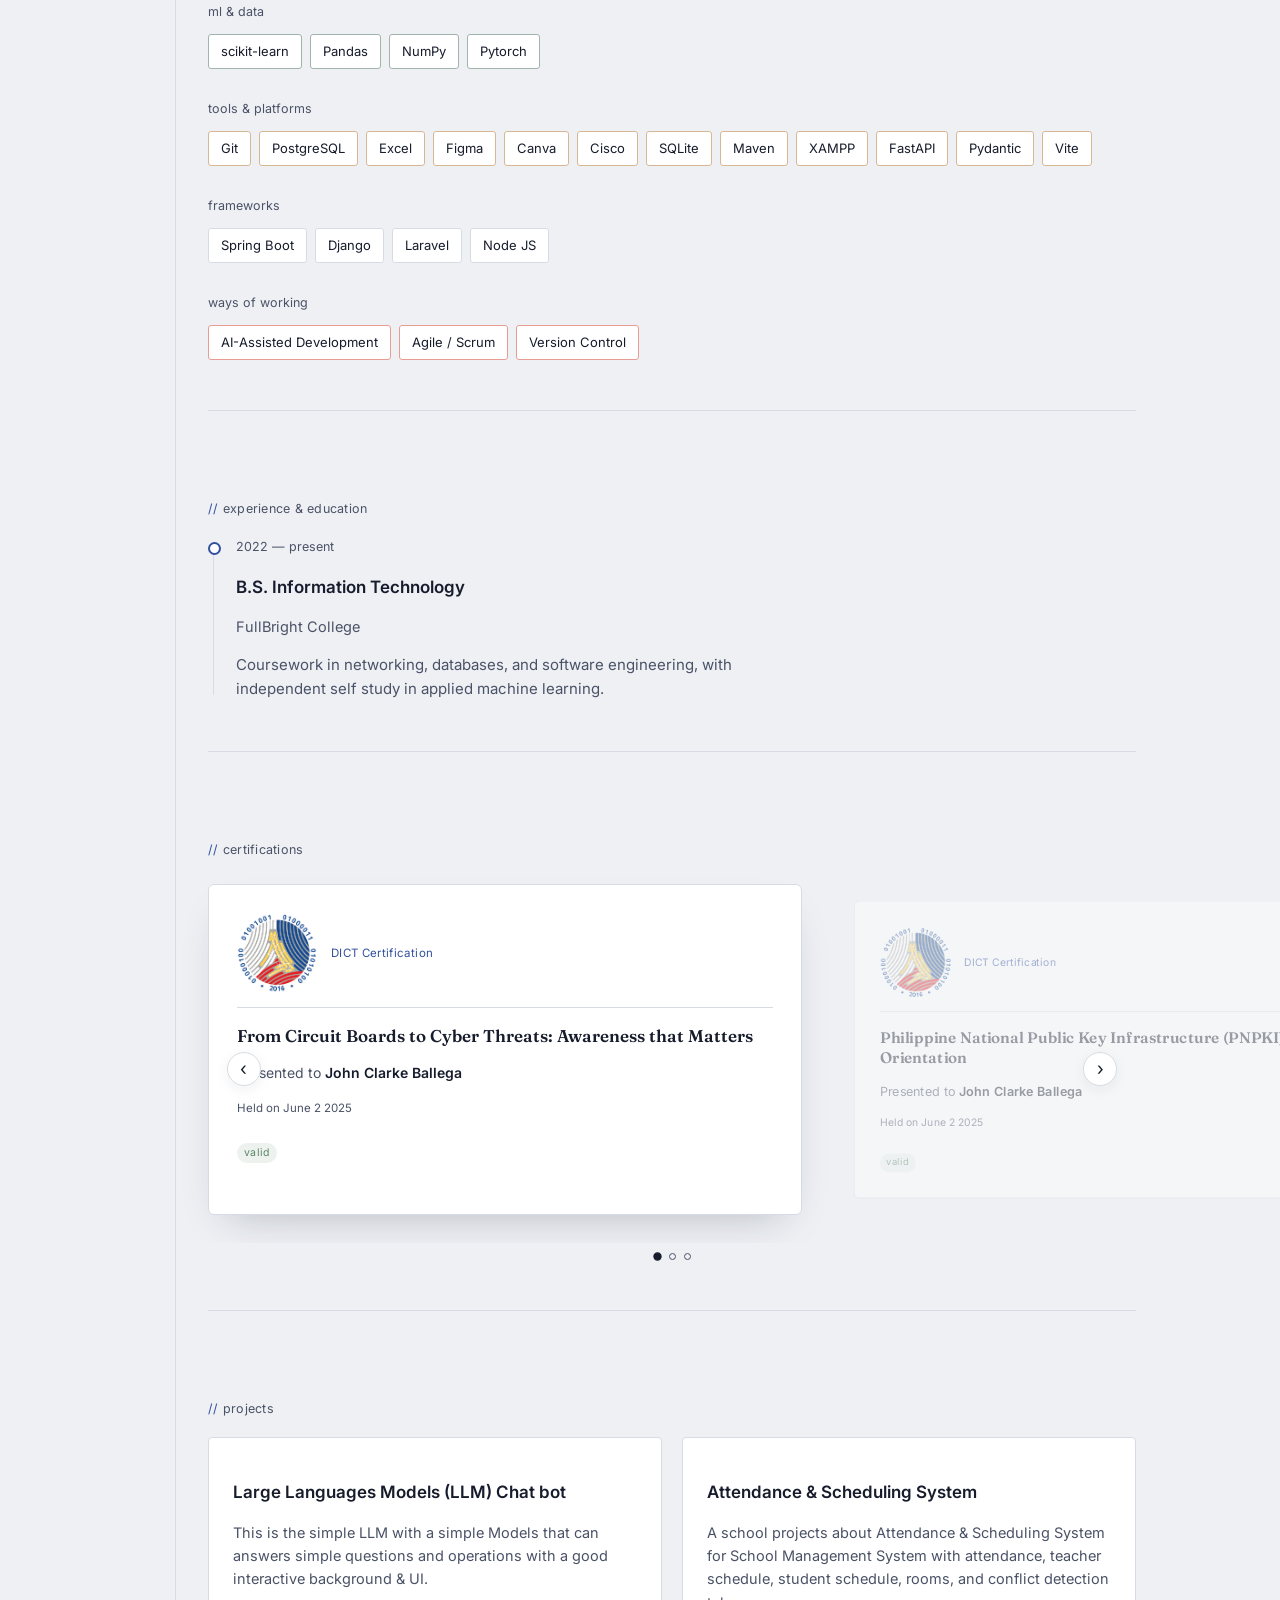
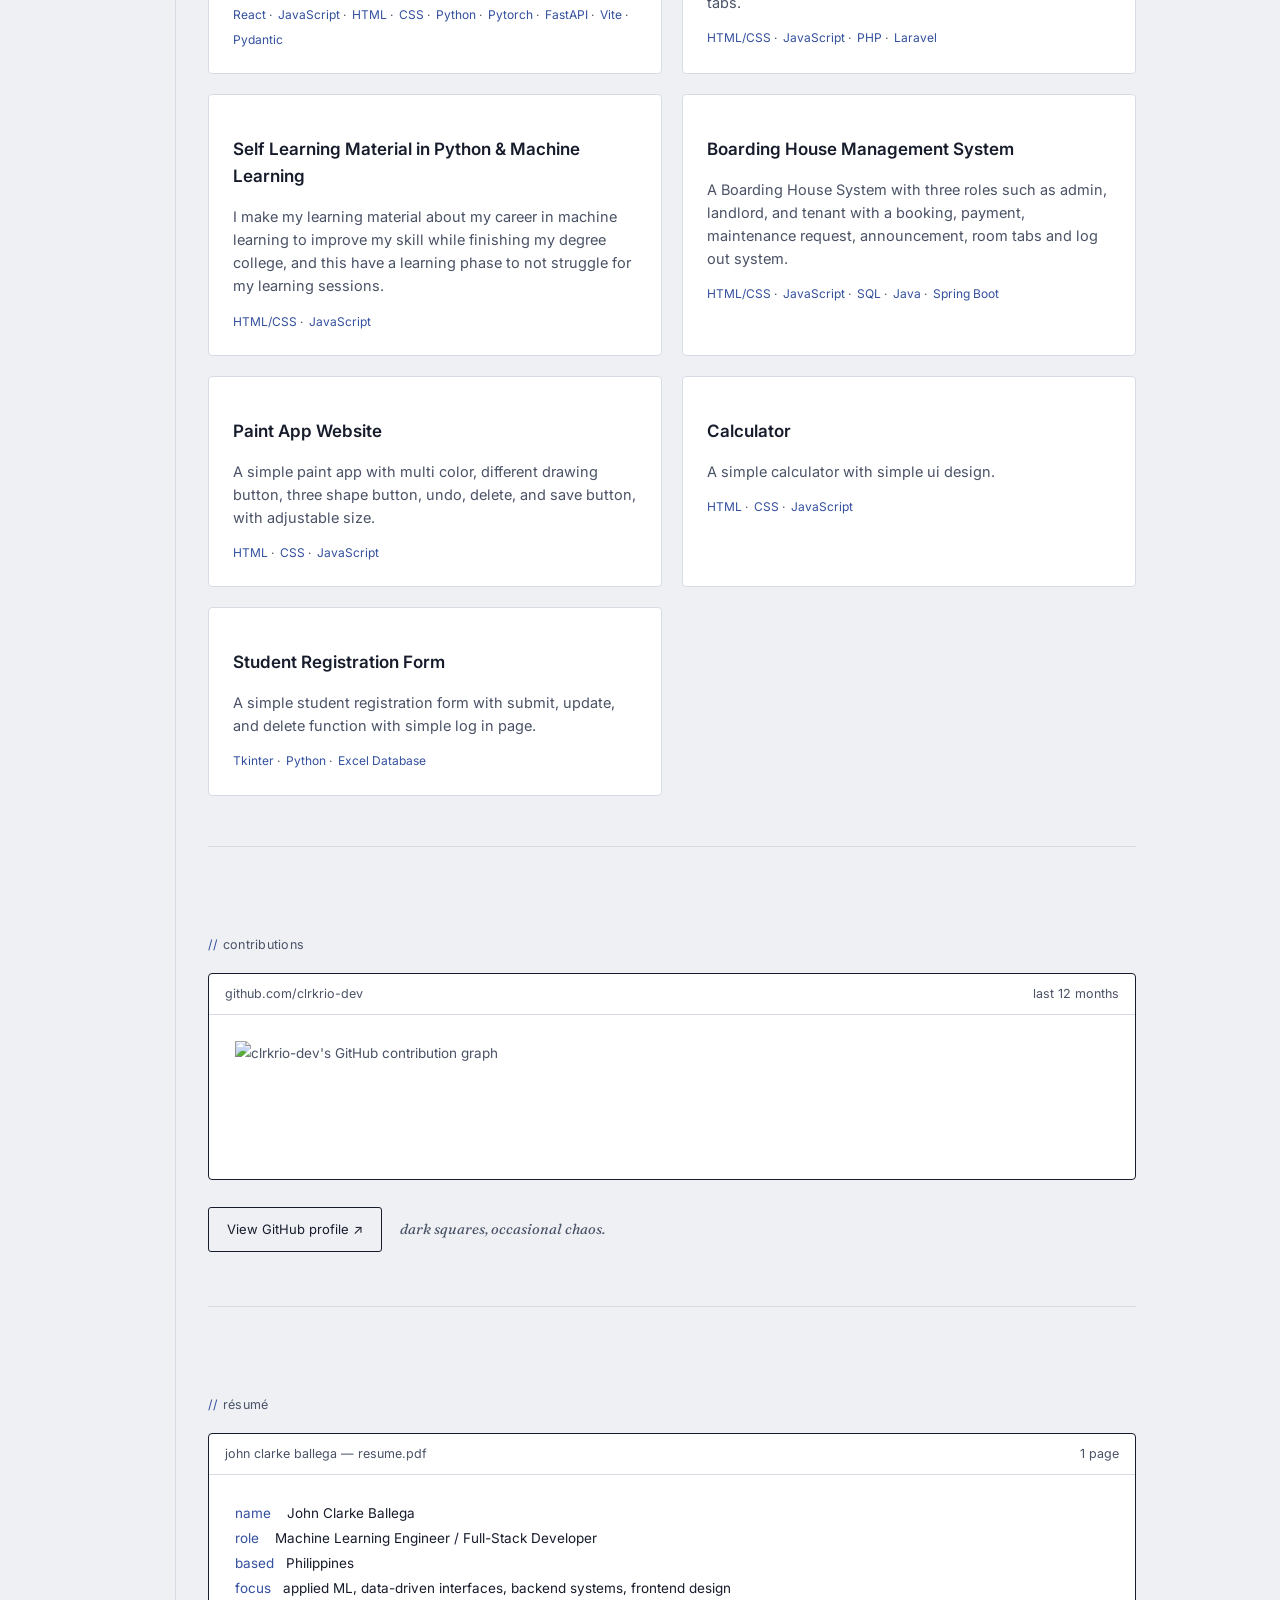
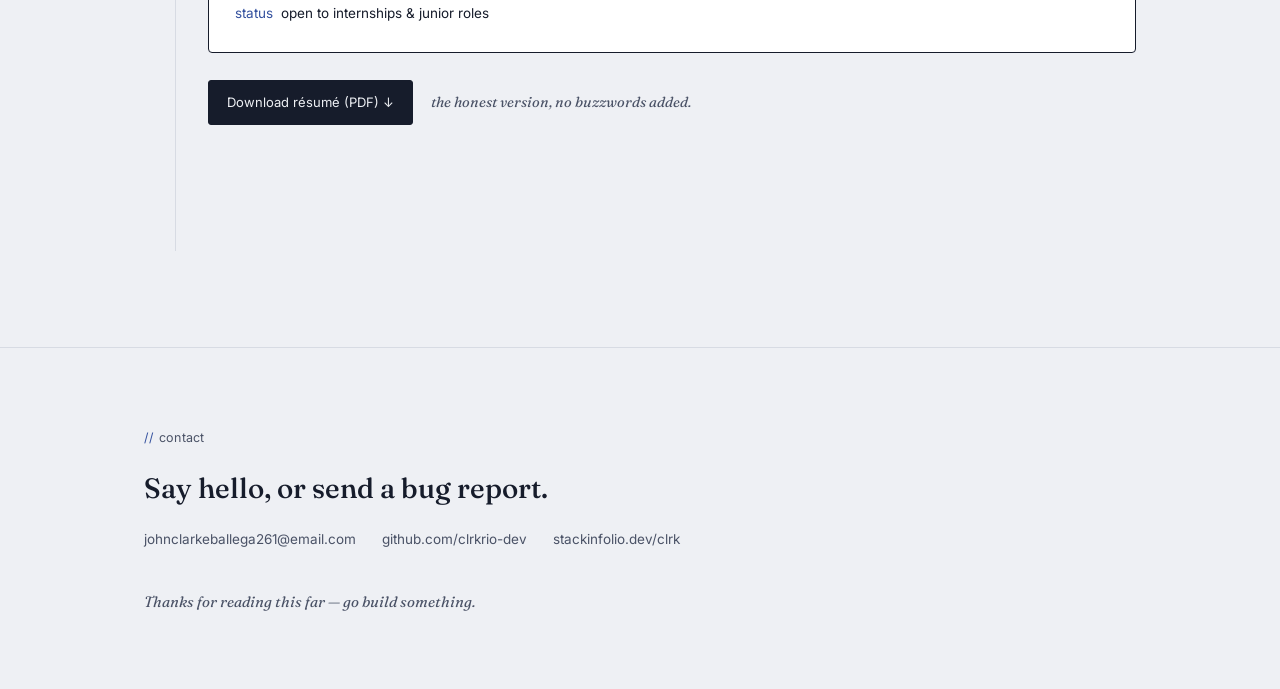
==== commit 6d9fe6fd: "v2.6" ====
--- a/index.html
+++ b/index.html
@@ -311,6 +311,13 @@
               <span class="tag">Laravel</span>
               <span class="tag">Node JS</span>
             </div>
+          </div>
+          <div class="skill-group practice">
+            <p class="skill-label">ways of working</p>
+            <div class="skill-tags">
+            <span class="tag">AI-Assisted Development</span>
+            <span class="tag">Agile / Scrum</span>
+            <span class="tag">Version Control</span>
           </div>
         </section>
 
--- a/personal.css
+++ b/personal.css
@@ -8,34 +8,26 @@
   --ink: #161c2b;
   --ink-soft: #4a5266;
   --line: #d7dbe3;
-
   --signal: #33509e;
   --signal-dim: #33509e1a;
-
   --warm: #d68c2e;
   --warm-dim: #d68c2e1c;
-
   --sage: #5c8567;
   --sage-dim: #5c85671c;
-
+  --red: #ff502e;
+  --red-dim:#ffa78a;
+  --red-dim: 
   --mono:
     ui-monospace, "SF Mono", "Cascadia Code", "JetBrains Mono", Menlo, Consolas,
     monospace;
-
   --radius-sm: 4px;
   --radius-md: 8px;
   --radius-lg: 14px;
-
   --shadow-sm: 0 4px 14px rgba(22, 28, 43, 0.06);
-
   --shadow-md: 0 14px 35px rgba(22, 28, 43, 0.1);
-
   --shadow-lg: 0 24px 60px rgba(22, 28, 43, 0.14);
-
   --transition-fast: 0.18s ease;
-
   --transition: 0.3s ease;
-
   --transition-slow: 0.55s ease;
 }
 
@@ -1081,6 +1073,10 @@
   border-color: color-mix(in srgb, var(--warm) 45%, var(--line));
 }
 
+.skill-group.practice .tag{
+  border-color: color-mix(in srgb, var(--red)45%, var(--line));
+}
+
 /* =========================================================
    TIMELINE
 ========================================================= */
